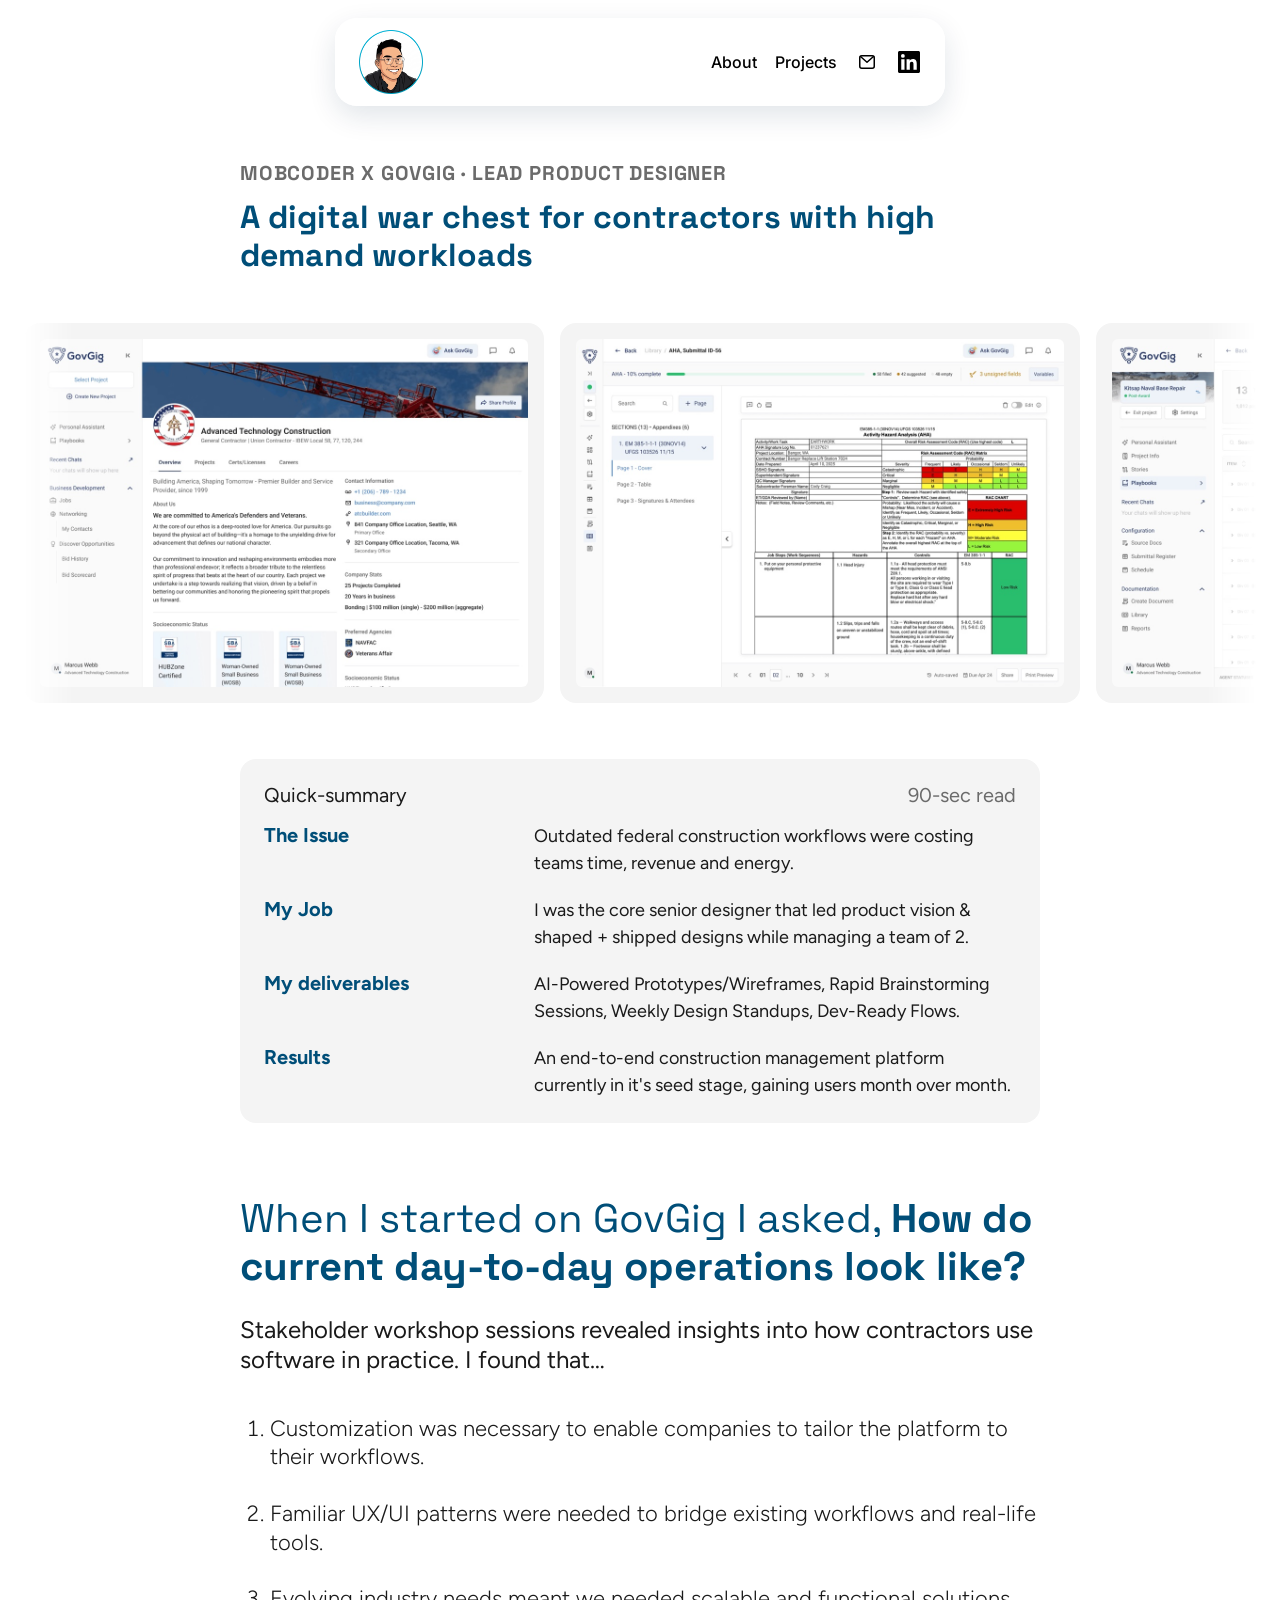
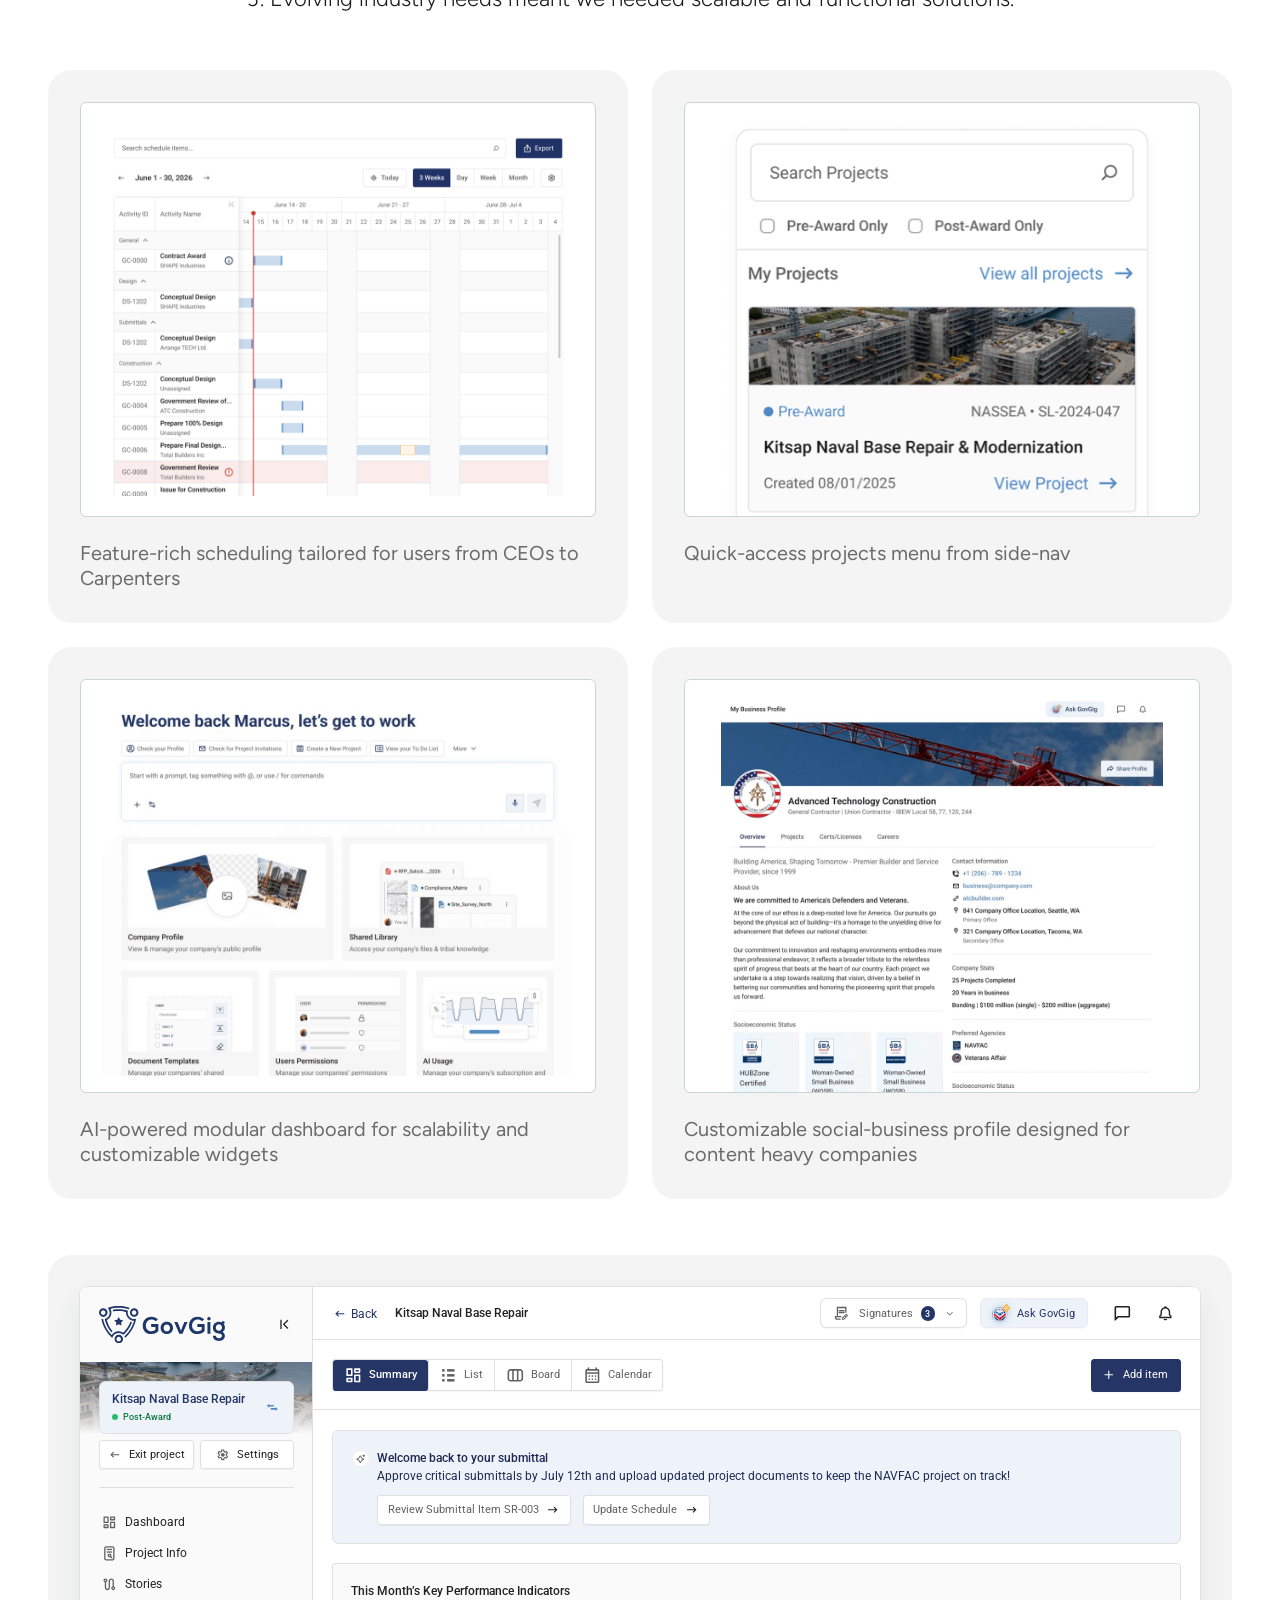
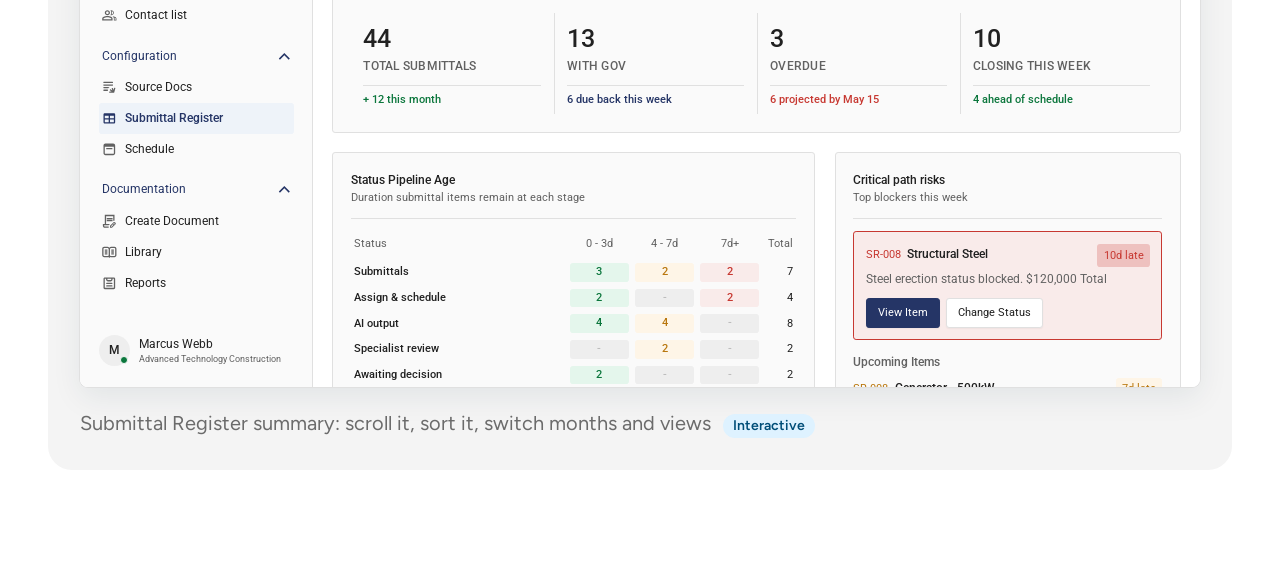
==== govgig.html @ ce5d1112 "Show the full AI dashboard screenshot Co-Authored-By: Claude Opus 5.5 <noreply@anthropic.com>" ====
<!doctype html>
<html lang="en">
<head>
  <meta charset="utf-8">
  <meta name="viewport" content="width=device-width, initial-scale=1">
  <title>GovGig · Colman's Portfolio</title>
  <meta name="description" content="GovGig case study — a digital war chest for contractors with high demand workloads.">
  <link rel="icon" href="assets/avatar.png">
  <link rel="preconnect" href="https://fonts.googleapis.com">
  <link rel="preconnect" href="https://fonts.gstatic.com" crossorigin>
  <link href="https://fonts.googleapis.com/css2?family=Figtree:wght@300;400;600;700&family=Inter:wght@500&family=Roboto:wght@400;500&family=Space+Grotesk:wght@400;700&display=swap" rel="stylesheet">
  <link rel="stylesheet" href="styles.css">
  <link rel="stylesheet" href="case-study.css">
  <link rel="stylesheet" href="submittal-demo.css">
  <link rel="stylesheet" href="about.css">
</head>
<body class="plain">
  <header class="nav-wrap">
    <nav class="nav">
      <a href="index.html" class="nav-avatar" aria-label="Home">
        <img src="assets/avatar.png" alt="Colman" width="64" height="64">
      </a>
      <div class="nav-links">
        <a href="#about" data-about>About</a>
        <a href="index.html#projects">Projects</a>
        <a href="mailto:kolmantsang@gmail.com" class="icon" aria-label="Email">
          <svg viewBox="0 0 24 24" width="24" height="24" fill="none" stroke="currentColor" stroke-width="1.5" stroke-linecap="round" stroke-linejoin="round" aria-hidden="true">
            <rect x="4.75" y="5.75" width="14.5" height="12.5" rx="2"/>
            <path d="M5.5 6.5 12 12.25 18.5 6.5"/>
          </svg>
        </a>
        <a href="https://www.linkedin.com/in/colman-tsang/" class="icon" aria-label="LinkedIn" target="_blank" rel="noopener">
          <svg viewBox="0 0 24 24" width="22" height="22" fill="currentColor" aria-hidden="true">
            <path d="M20.45 20.45h-3.56v-5.57c0-1.33-.02-3.04-1.85-3.04-1.86 0-2.14 1.45-2.14 2.94v5.67H9.35V9h3.41v1.56h.05c.48-.9 1.64-1.85 3.37-1.85 3.6 0 4.27 2.37 4.27 5.46v6.28zM5.34 7.43a2.06 2.06 0 1 1 0-4.13 2.06 2.06 0 0 1 0 4.13zM7.12 20.45H3.56V9h3.56v11.45zM22.22 0H1.77C.79 0 0 .77 0 1.73v20.54C0 23.23.79 24 1.77 24h20.45c.98 0 1.78-.77 1.78-1.73V1.73C24 .77 23.2 0 22.22 0z"/>
          </svg>
        </a>
      </div>
    </nav>
  </header>

  <main class="cs">
    <section class="cs-hero">
      <p class="eyebrow">Mobcoder x GovGig · Lead Product Designer</p>
      <h1>A digital war chest for contractors with high demand workloads</h1>
    </section>

    <section class="ticker" aria-label="GovGig screens">
      <div class="ticker-track">
        <!-- The set is listed twice so the loop is seamless; the copy is hidden from screen readers -->
        <figure class="shot"><button type="button" class="zoom" data-full="assets/govgig/screen-profile.png" aria-label="Enlarge: Business profile screen"><img src="assets/govgig/page/screen-profile.jpg" alt="Business profile screen"></button></figure>
        <figure class="shot"><button type="button" class="zoom" data-full="assets/govgig/screen-aha.png" aria-label="Enlarge: AHA submittal document editor"><img src="assets/govgig/page/screen-aha.jpg" alt="AHA submittal document editor"></button></figure>
        <figure class="shot"><button type="button" class="zoom" data-full="assets/govgig/screen-playbook.png" aria-label="Enlarge: Specification validation playbook agent"><img src="assets/govgig/page/screen-playbook.jpg" alt="Specification validation playbook agent"></button></figure>
        <figure class="shot"><button type="button" class="zoom" data-full="assets/govgig/screen-dashboard.png" aria-label="Enlarge: Kitsap Naval Base Repair project dashboard"><img src="assets/govgig/page/screen-dashboard.jpg" alt="Kitsap Naval Base Repair project dashboard"></button></figure>
        <figure class="shot" aria-hidden="true"><button type="button" class="zoom" data-full="assets/govgig/screen-profile.png" data-caption="Business profile screen" tabindex="-1"><img src="assets/govgig/page/screen-profile.jpg" alt=""></button></figure>
        <figure class="shot" aria-hidden="true"><button type="button" class="zoom" data-full="assets/govgig/screen-aha.png" data-caption="AHA submittal document editor" tabindex="-1"><img src="assets/govgig/page/screen-aha.jpg" alt=""></button></figure>
        <figure class="shot" aria-hidden="true"><button type="button" class="zoom" data-full="assets/govgig/screen-playbook.png" data-caption="Specification validation playbook agent" tabindex="-1"><img src="assets/govgig/page/screen-playbook.jpg" alt=""></button></figure>
        <figure class="shot" aria-hidden="true"><button type="button" class="zoom" data-full="assets/govgig/screen-dashboard.png" data-caption="Kitsap Naval Base Repair project dashboard" tabindex="-1"><img src="assets/govgig/page/screen-dashboard.jpg" alt=""></button></figure>
      </div>
    </section>

    <section class="cs-summary" aria-label="Quick summary">
      <div class="cs-summary-head">
        <span>Quick-summary</span>
        <span class="muted">90-sec read</span>
      </div>
      <dl>
        <dt>The Issue</dt>
        <dd>Outdated federal construction workflows were costing teams time, revenue and energy.</dd>
        <dt>My Job</dt>
        <dd>I was the core senior designer that led product vision &amp; shaped + shipped designs while managing a team of 2.</dd>
        <dt>My deliverables</dt>
        <dd>AI-Powered Prototypes/Wireframes, Rapid Brainstorming Sessions, Weekly Design Standups, Dev-Ready Flows.</dd>
        <dt>Results</dt>
        <dd>An end-to-end construction management platform currently in it's seed stage, gaining users month over month.</dd>
      </dl>
    </section>

    <section class="cs-research">
      <h2>When I started on GovGig I asked, <strong>How do current day-to-day operations look like?</strong></h2>
      <p class="lead">Stakeholder workshop sessions revealed insights into how contractors use software in practice. I found that…</p>
      <ol>
        <li>Customization was necessary to enable companies to tailor the platform to their workflows.</li>
        <li>Familiar UX/UI patterns were needed to bridge existing workflows and real-life tools.</li>
        <li>Evolving industry needs meant we needed scalable and functional solutions.</li>
      </ol>
    </section>

    <section class="features features--framed">
      <figure class="feature">
        <button type="button" class="zoom" data-full="assets/govgig/feature-schedule.png" aria-label="Enlarge: Schedule with grouped activities and a three-week Gantt timeline">
          <img class="contain-full" src="assets/govgig/page/feature-schedule.png" alt="Schedule with grouped activities and a three-week Gantt timeline">
        </button>
        <figcaption>Feature-rich scheduling tailored for users from CEOs to Carpenters</figcaption>
      </figure>
      <figure class="feature">
        <button type="button" class="zoom" data-full="assets/govgig/feature-sidenav.png" aria-label="Enlarge: Project switcher in the side navigation">
          <img class="crop-top" src="assets/govgig/page/feature-sidenav.png" alt="Project switcher in the side navigation: search, pre/post-award filters and project cards">
        </button>
        <figcaption>Quick-access projects menu from side-nav</figcaption>
      </figure>
      <figure class="feature">
        <button type="button" class="zoom" data-full="assets/govgig/feature-dashboard.png" aria-label="Enlarge: Welcome dashboard with AI prompt and widgets">
          <img class="contain-full" src="assets/govgig/page/feature-dashboard.jpg" alt="Welcome dashboard with AI prompt and widgets">
        </button>
        <figcaption>AI-powered modular dashboard for scalability and customizable widgets</figcaption>
      </figure>
      <figure class="feature">
        <button type="button" class="zoom" data-full="assets/govgig/feature-profile.png" aria-label="Enlarge: Company business profile page">
          <img src="assets/govgig/page/feature-profile.jpg" alt="Company business profile page">
        </button>
        <figcaption>Customizable social-business profile designed for content heavy companies</figcaption>
      </figure>
    </section>
    <section class="demo-box" aria-labelledby="demo-caption">
      <figure>
        <div data-submittal-demo></div>
        <figcaption id="demo-caption"><span>Submittal Register summary: scroll it, sort it, switch months and views</span><span class="demo-tag">Interactive</span></figcaption>
      </figure>
    </section>
  </main>

  <script src="about.js"></script>
  <script src="lightbox.js"></script>
  <script src="submittal-demo-icons.js"></script>
  <script src="submittal-demo.js"></script>
</body>
</html>
---- styles.css ----
:root {
  --blue: #004e78;
  --ink: #1a1a1a;
  --card: #def2ff;
  --frame: #0a1018;
  --grid: rgba(0, 78, 120, 0.07);
  --content: 577px;
}

* { box-sizing: border-box; }

html { scroll-behavior: smooth; scroll-padding-top: 130px; }

body {
  margin: 0;
  background-color: #fff;
  background-image:
    linear-gradient(to right, var(--grid) 1px, transparent 1px),
    linear-gradient(to bottom, var(--grid) 1px, transparent 1px);
  background-size: 75px 80px;
  color: var(--ink);
  font-family: Figtree, sans-serif;
  -webkit-font-smoothing: antialiased;
}

a { color: inherit; text-decoration: none; }

/* Nav */
.nav-wrap {
  position: sticky;
  top: 18px;
  z-index: 10;
  display: flex;
  justify-content: center;
  padding: 0 16px;
}

.nav {
  display: flex;
  align-items: center;
  justify-content: space-between;
  width: 100%;
  max-width: 610px;
  padding: 12px 24px;
  background: rgba(255, 255, 255, 0.94);
  border-radius: 22px;
  box-shadow: 0 10px 28px rgba(0, 45, 70, 0.12);
}

.nav-avatar img { display: block; width: 64px; height: 64px; }

.nav-links {
  display: flex;
  align-items: center;
  gap: 18px;
  font-family: Inter, sans-serif;
  font-weight: 500;
  font-size: 16px;
  color: #000;
}

.nav-links a { transition: opacity 0.2s; }
.nav-links a:hover { opacity: 0.6; }
.nav-links .icon { display: flex; width: 24px; height: 24px; align-items: center; justify-content: center; }

/* Hero */
.hero {
  max-width: 513px;
  margin: 66px auto 0;
  padding: 0 16px;
  text-align: center;
}

.hero h1 {
  margin: 0;
  font-family: "Space Grotesk", sans-serif;
  font-weight: 700;
  font-size: 40px;
  line-height: 1.2;
  color: #000;
}

.hero p {
  margin: 16px 0 0;
  font-size: 24px;
  line-height: 1.2;
}

/* Projects */
.projects {
  display: flex;
  flex-direction: column;
  gap: 32px;
  max-width: calc(var(--content) + 32px);
  margin: 32px auto 64px;
  padding: 0 16px;
}

.card {
  display: flex;
  flex-direction: column;
  gap: 4px;
  padding: 32px;
  background: transparent;
  border-radius: 28px;
  transition: transform 0.3s ease, background-color 0.3s ease;
}

/* Only devices that can hover get the hover state, so taps on phones don't leave a card highlighted */
@media (hover: hover) {
  .card:hover { background: var(--card); transform: translateY(-4px); }
}
.card:focus-visible { background: var(--card); transform: translateY(-4px); outline: 2px solid var(--blue); outline-offset: 4px; }


.frame {
  margin-bottom: 29px;
  padding: 14px;
  background: var(--frame);
  border-radius: 16px;
  box-shadow: 0 16px 32px rgba(0, 45, 70, 0.18);
  overflow: hidden;
}

.frame video {
  display: block;
  width: 100%;
  aspect-ratio: 485 / 344;
  object-fit: fill;
  border-radius: 4px;
}

.frame--tall video { aspect-ratio: 485 / 447; object-fit: cover; }

.card h2 {
  margin: 0;
  font-family: "Space Grotesk", sans-serif;
  font-weight: 700;
  font-size: 24px;
  line-height: 1.2;
  color: var(--blue);
}

.card p {
  margin: 0;
  font-size: 20px;
  line-height: 1.2;
}

@media (max-width: 600px) {
  .nav { padding: 10px 16px; }
  .nav-avatar img { width: 52px; height: 52px; }
  .hero h1 { font-size: 34px; }
  .hero p { font-size: 20px; }
  .card { padding: 20px; }
  .card h2 { font-size: 21px; }
  .card p { font-size: 18px; }
}

.frame img {
  display: block;
  width: 100%;
  height: auto;
  border-radius: 4px;
}
---- case-study.css ----
/* Case study pages (e.g. govgig.html); builds on styles.css */

.cs {
  --surface: #f4f4f4;
  --muted: #6b6b6b;
  padding-bottom: 96px;
}

.cs-hero,
.cs-summary,
.cs-research {
  max-width: 848px;
  margin-left: auto;
  margin-right: auto;
  padding: 0 24px;
}

/* Hero */
.cs-hero { margin-top: 72px; }

.cs-hero h1 {
  margin: 0;
  font-family: "Space Grotesk", sans-serif;
  font-weight: 700;
  font-size: 32px;
  line-height: 1.2;
  color: var(--blue);
}

/* Quick summary */
.cs-summary { margin-top: 56px; }

.cs-summary > * {
  background: var(--surface);
}

.cs-summary-head {
  display: flex;
  justify-content: space-between;
  padding: 24px 24px 8px;
  border-radius: 16px 16px 0 0;
  font-size: 20px;
}

.cs-summary dl {
  display: grid;
  grid-template-columns: 270px 1fr;
  gap: 20px 0;
  margin: 0;
  padding: 8px 24px 24px;
  border-radius: 0 0 16px 16px;
}

.cs-summary dt {
  font-weight: 700;
  font-size: 20px;
  color: var(--blue);
}

.cs-summary dd {
  margin: 0;
  font-size: 18px;
  line-height: 1.5;
}

.muted { color: var(--muted); }

/* Auto-scrolling screen ticker */
.ticker {
  margin: 48px 24px 0;
  overflow: hidden;
  mask-image: linear-gradient(to right, transparent, #000 4%, #000 96%, transparent);
}

.ticker-track {
  display: flex;
  gap: 16px;
  width: max-content;
  animation: ticker 40s linear infinite;
}

.ticker:hover .ticker-track { animation-play-state: paused; }

@keyframes ticker {
  to { transform: translateX(calc(-50% - 8px)); }
}

.shot {
  flex: none;
  width: 520px;
  height: 380px;
  margin: 0;
  padding: 16px;
  background: var(--surface);
  border-radius: 16px;
}

.shot img {
  display: block;
  width: 100%;
  height: 100%;
  object-fit: cover;
  object-position: top left;
  border-radius: 6px;
}

@media (prefers-reduced-motion: reduce) {
  .ticker { overflow-x: auto; }
  .ticker-track { animation: none; }
}

/* Research */
.cs-research { margin-top: 72px; }

.cs-research h2 {
  margin: 0;
  font-family: "Space Grotesk", sans-serif;
  font-weight: 400;
  font-size: 40px;
  line-height: 1.2;
  color: var(--blue);
}

.cs-research h2 strong { font-weight: 700; }

.cs-research .lead {
  margin: 24px 0 0;
  font-size: 24px;
  line-height: 1.25;
}

.cs-research ol {
  margin: 40px 0 0;
  padding-left: 30px;
  display: grid;
  gap: 28px;
  font-size: 22px;
  font-weight: 300;
  line-height: 1.3;
}

/* Feature cards */
.features {
  display: grid;
  grid-template-columns: repeat(2, 1fr);
  gap: 24px;
  max-width: 1232px;
  margin: 56px auto 0;
  padding: 0 24px;
}

.feature {
  margin: 0;
  padding: 32px;
  background: var(--surface);
  border-radius: 24px;
}

.feature img {
  display: block;
  width: 100%;
  aspect-ratio: 510 / 410;
  object-fit: cover;
  object-position: top;
  border: 1px solid #c9d6d0;
  border-radius: 6px;
  background: #fff;
}

.feature figcaption {
  margin-top: 24px;
  font-size: 20px;
  line-height: 1.25;
  color: var(--muted);
}

@media (max-width: 760px) {
  .cs-hero { margin-top: 48px; }
  .cs-hero h1, .cs-research h2 { font-size: 30px; }
  .cs-summary dl { grid-template-columns: 1fr; gap: 4px; }
  .cs-summary dd { margin-bottom: 16px; }
  .shot { width: 300px; height: 230px; padding: 10px; }
  .cs-research .lead { font-size: 20px; }
  .cs-research ol { font-size: 19px; }
  .features { grid-template-columns: 1fr; }
  .feature { padding: 20px; }
}

body.plain { background-image: none; }

/* Hero extras: eyebrow line and lead paragraph */
.eyebrow {
  margin: 0 0 12px;
  font-family: "Space Grotesk", sans-serif;
  font-weight: 700;
  font-size: 20px;
  letter-spacing: 0.04em;
  text-transform: uppercase;
  color: var(--muted);
}
.cs-hero .lead { margin: 20px 0 0; font-size: 22px; line-height: 1.35; }

.cs-showcase {
  max-width: 1040px;
  margin: 48px auto 0;
  padding: 0 24px;
}
.cs-showcase img {
  display: block;
  width: 100%;
  height: auto;
  border-radius: 16px;
  box-shadow: 0 16px 32px rgba(0, 45, 70, 0.18);
}

.cs-research .body { margin: 40px 0 0; font-size: 20px; line-height: 1.4; }

/* Plain text sections */
.cs-text {
  max-width: 848px;
  margin: 88px auto 0;
  padding: 0 24px;
}
.cs-text h2 {
  margin: 0;
  font-family: "Space Grotesk", sans-serif;
  font-weight: 700;
  font-size: 32px;
  line-height: 1.2;
  color: var(--blue);
}
.cs-text p { margin: 16px 0 0; font-size: 20px; line-height: 1.4; }

.cta {
  display: inline-flex;
  gap: 8px;
  margin-top: 28px;
  padding: 14px 22px;
  background: var(--blue);
  color: #fff;
  border-radius: 999px;
  font-weight: 600;
  font-size: 18px;
  transition: background 0.2s;
}
.cta:hover { background: #00375a; }

/* Design system showcase: tall card beside a stack of two */
.features--ds { max-width: 1040px; align-items: stretch; }
.feature-stack { display: grid; gap: 24px; }
.feature--tall { display: flex; flex-direction: column; }
.features--ds .feature img { aspect-ratio: auto; height: auto; object-fit: contain; border: 0; background: none; }
.feature--tall img { flex: 1; min-height: 0; object-fit: contain; }
.features--ds figcaption { margin-top: 16px; }
.more {
  grid-column: 1 / -1;
  margin: 8px 0 0;
  font-family: "Space Grotesk", sans-serif;
  font-weight: 700;
  font-size: 20px;
  color: var(--blue);
}

/* Before / after comparisons */
.compare { margin-top: 48px; }
.compare h3 {
  max-width: 1232px;
  margin: 0 auto;
  padding: 0 24px;
  font-family: "Space Grotesk", sans-serif;
  font-weight: 700;
  font-size: 22px;
  color: var(--ink);
}
.compare .features { margin-top: 16px; }
.compare .feature img { aspect-ratio: 728 / 410; object-fit: cover; object-position: top left; }
.feature--after { background: var(--card); }
.feature--after figcaption { color: var(--blue); font-weight: 600; }

@media (max-width: 760px) {
  .cs-hero .lead { font-size: 19px; }
  .cs-text { margin-top: 64px; }
  .cs-text h2 { font-size: 26px; }
  .cs-text p, .cs-research .body { font-size: 18px; }
  .features--ds { grid-template-columns: 1fr; }
}

/* ---- ontario.html: tabs, info cards, annotated screens ---- */
.cs-tabs {
  display: flex;
  gap: 6px;
  width: fit-content;
  max-width: calc(100% - 48px);
  margin: 64px auto 0;
  padding: 6px;
  background: var(--surface);
  border-radius: 999px;
  scroll-margin-top: 130px;
}
.cs-tabs button {
  padding: 12px 22px;
  border: 0;
  border-radius: 999px;
  background: none;
  font: 600 17px Figtree, sans-serif;
  color: var(--muted);
  cursor: pointer;
  transition: background 0.2s, color 0.2s;
}
.cs-tabs button:hover { color: var(--blue); }
.cs-tabs button[aria-selected="true"] {
  background: #fff;
  color: var(--blue);
  box-shadow: 0 4px 14px rgba(0, 45, 70, 0.12);
}
.cs-tabs button:focus-visible { outline: 2px solid var(--blue); outline-offset: 2px; }

.cs-text--first { margin-top: 56px; }
.cs-panel-title { font-size: 40px !important; }
.cs-panel .cs-summary { margin-top: 40px; }
.cs-text h3 {
  margin: 32px 0 0;
  font-family: "Space Grotesk", sans-serif;
  font-weight: 700;
  font-size: 22px;
  color: var(--ink);
}
.cs-text h2 + h3 { margin-top: 20px; }

.goals {
  margin: 12px 0 0;
  padding-left: 26px;
  display: grid;
  gap: 10px;
  font-size: 20px;
  line-height: 1.4;
}

/* Three-up info cards */
.cards-3 {
  display: grid;
  grid-template-columns: repeat(3, 1fr);
  gap: 20px;
  max-width: 1040px;
  margin: 40px auto 0;
  padding: 0 24px;
}
.info-card {
  padding: 28px;
  background: var(--card);
  border-radius: 20px;
}
.info-card h3 {
  margin: 0;
  font-family: "Space Grotesk", sans-serif;
  font-weight: 700;
  font-size: 20px;
  color: var(--blue);
}
.info-card p, .info-card ul { margin: 10px 0 0; font-size: 18px; line-height: 1.4; }
.info-card ul { padding-left: 20px; display: grid; gap: 6px; }
.info-card--bad { background: var(--surface); }
.info-card--bad h3::before { content: "✕"; margin-right: 10px; color: #c0392b; }

.callout {
  max-width: 800px;
  margin: 24px auto 0;
  padding: 28px 32px;
  border-left: 4px solid var(--blue);
  background: #fff;
  border-radius: 0 16px 16px 0;
  box-shadow: 0 10px 28px rgba(0, 45, 70, 0.1);
}
.callout p { margin: 0; font-size: 20px; line-height: 1.4; }
.callout .callout-label { margin-bottom: 8px; font-size: 16px; font-weight: 600; color: var(--muted); }

/* Image variants */
.features--narrow { max-width: 848px; }
.feature--plain { padding: 16px; }
.feature--plain img { aspect-ratio: auto; border: 0; background: none; }
.feature img.contain { aspect-ratio: auto; height: auto; object-fit: contain; }

.cs-wide {
  max-width: 1040px;
  margin: 40px auto 0;
  padding: 0 24px;
}
.cs-wide img {
  display: block;
  width: 100%;
  height: auto;
  padding: 24px;
  background: var(--surface);
  border-radius: 20px;
}
.cs-wide figcaption, .phone figcaption {
  margin-top: 14px;
  font-size: 18px;
  color: var(--muted);
}

/* Phone screen beside its notes */
.annotated, .showcase-row {
  display: grid;
  grid-template-columns: minmax(0, 320px) minmax(0, 1fr);
  align-items: start;
  gap: 48px;
  max-width: 848px;
  margin: 40px auto 0;
  padding: 0 24px;
}
.annotated--wide { grid-template-columns: minmax(0, 1.2fr) minmax(0, 1fr); max-width: 1040px; }
.showcase-row { grid-template-columns: minmax(0, 1.6fr) minmax(0, 1fr); max-width: 1232px; align-items: center; }
.phone { margin: 0; }
.phone img {
  display: block;
  width: 100%;
  height: auto;
  border-radius: 24px;
  box-shadow: 0 16px 32px rgba(0, 45, 70, 0.18);
}
.notes { position: sticky; top: 140px; }
.showcase-row .notes { position: static; }
.notes h3 {
  margin: 0;
  font-family: "Space Grotesk", sans-serif;
  font-weight: 700;
  font-size: 26px;
  color: var(--blue);
}
.notes ul { margin: 16px 0 0; padding-left: 22px; display: grid; gap: 14px; font-size: 19px; line-height: 1.4; }

.marks { list-style: none; padding-left: 0 !important; }
.marks li { position: relative; padding-left: 32px; }
.marks li::before { position: absolute; left: 0; font-weight: 700; }
.marks--bad li::before { content: "✕"; color: #c0392b; }
.marks--good li::before { content: "✓"; color: #1e8449; }
.cs-text .marks { margin: 12px 0 0; display: grid; gap: 12px; font-size: 20px; line-height: 1.4; }

.key-features { margin: 16px 0 0; }
.key-features dt { margin-top: 16px; font-weight: 700; font-size: 19px; }
.key-features dd { margin: 4px 0 0; font-size: 18px; line-height: 1.4; color: var(--ink); }

/* Row of four phone screens */
.phones {
  display: grid;
  grid-template-columns: repeat(4, 1fr);
  gap: 24px;
  max-width: 1040px;
  margin: 40px auto 0;
  padding: 0 24px;
}

@media (max-width: 760px) {
  .cs-tabs { width: auto; }
  .cs-tabs button { flex: 1; padding: 10px 12px; font-size: 15px; }
  .cs-panel-title { font-size: 30px !important; }
  .cards-3 { grid-template-columns: 1fr; }
  .annotated, .annotated--wide, .showcase-row { grid-template-columns: 1fr; gap: 24px; }
  .annotated .phone { max-width: 280px; }
  .notes { position: static; }
  .phones { grid-template-columns: repeat(2, 1fr); gap: 16px; }
  .cs-wide img { padding: 12px; }
  .goals, .cs-text .marks { font-size: 18px; }
}

/* ---- Click-to-enlarge (lightbox.js) ---- */
button.zoom {
  display: block;
  width: 100%;
  height: 100%;
  padding: 0;
  border: 0;
  background: none;
  border-radius: inherit;
  cursor: zoom-in;
}
button.zoom:focus-visible { outline: 2px solid var(--blue); outline-offset: 3px; }
.feature button.zoom { height: auto; }

html.lightbox-open { overflow: hidden; }

.lightbox {
  width: 100vw;
  height: 100vh;
  max-width: none;
  max-height: none;
  margin: 0;
  padding: 0;
  border: 0;
  background: transparent;
  overflow: hidden;
}
.lightbox::backdrop { background: rgba(0, 0, 0, 0.85); }

.lightbox-stage {
  display: flex;
  flex-direction: column;
  align-items: center;
  justify-content: center;
  gap: 14px;
  width: 100%;
  height: 100%;
  margin: 0;
  padding: 56px 24px 24px;
  box-sizing: border-box;
}
.lightbox-stage img {
  display: block;
  max-width: 100%;
  max-height: calc(100vh - 130px);
  border-radius: 8px;
  background: #fff;
  cursor: zoom-in;
  box-shadow: 0 20px 60px rgba(0, 0, 0, 0.5);
}
.lightbox-stage figcaption {
  max-width: 720px;
  font-size: 16px;
  line-height: 1.4;
  text-align: center;
  color: rgba(255, 255, 255, 0.85);
}

/* Actual size: the stage scrolls so the whole screenshot can be panned */
.lightbox.is-actual { overflow: auto; }
.lightbox.is-actual .lightbox-stage { display: block; width: max-content; height: auto; min-width: 100%; }
.lightbox.is-actual .lightbox-stage img { max-width: none; max-height: none; margin: 0 auto; cursor: zoom-out; }
.lightbox.is-actual .lightbox-stage figcaption { display: none; }

.lightbox-close {
  position: fixed;
  top: 14px;
  right: 14px;
  z-index: 1;
  display: grid;
  place-items: center;
  width: 40px;
  height: 40px;
  padding: 0;
  border: 0;
  border-radius: 999px;
  background: rgba(255, 255, 255, 0.15);
  color: #fff;
  cursor: pointer;
}
.lightbox-close:hover { background: rgba(255, 255, 255, 0.28); }
.lightbox-close:focus-visible { outline: 2px solid #fff; outline-offset: 2px; }

/* Tall screenshot (e.g. GovGig project switcher): fill the box and show just the top half */
.feature img.crop-top { object-fit: cover; object-position: center top; }

/* GovGig feature cards: white space inside the image frame */
.features--framed .feature img { padding: 16px 36px 0; }
.features--framed .feature img.contain-full { padding: 16px; }
/* Wide screenshot shown in full inside the card's image box (e.g. GovGig schedule) */
.feature img.contain-full { object-fit: contain; object-position: center; }
@media (max-width: 760px) {
  .features--framed .feature img { padding: 10px 16px 0; }
  .features--framed .feature img.contain-full { padding: 10px; }
}
---- submittal-demo.css ----
/* Interactive Submittal Register demo on govgig.html (markup built by submittal-demo.js).
   Measurements are the Figma "Summary Design 4" frame at 1440px; the window is laid out at that
   size and scaled to fit (zoom set in JS). Narrow boxes get a stacked layout (.is-compact). */

.demo-box {
  max-width: 1232px;
  margin: 56px auto 0;
  padding: 0 24px;
}
.demo-box > figure {
  margin: 0;
  padding: 32px;
  background: var(--surface);
  border-radius: 24px;
}
.demo-box figcaption {
  display: flex;
  flex-wrap: wrap;
  align-items: baseline;
  gap: 4px 12px;
  margin-top: 24px;
  font-size: 20px;
  line-height: 1.25;
  color: var(--muted);
}
.demo-tag {
  padding: 3px 10px;
  border-radius: 999px;
  background: var(--card);
  color: var(--blue);
  font-size: 14px;
  font-weight: 600;
}
[data-submittal-demo] {
  overflow: hidden;
  border-radius: 8px;
  background: #fff;
  box-shadow: 0 0 0 1px #e0e0e0, 0 10px 30px rgba(0, 45, 70, 0.08);
}

.sd {
  --ink: #212121;
  --sub: #616161;
  --navy: #253566;
  --navy-2: #1b2850;
  --line: #e0e0e0;
  --side: #fafafa;
  --panel: #fafafa;
  --tint: #eef3f9;
  --tint-line: #e9ebf0;
  --green: #0b763c; --green-bg: #e4f6ec;
  --amber: #b9770e; --amber-bg: #fef5e7;
  --red: #c73831;   --red-bg: #f9ebea; --red-badge: #eec1bf;
  --grey-bg: #eeeeee;
  --dash: #bdbdbd;
  --shadow-xs: 0 1px 2px rgba(0, 0, 0, 0.05);
  position: relative;
  display: grid;
  grid-template-columns: 300px minmax(0, 1fr);
  width: 1440px;
  height: 900px;
  overflow: hidden;
  background: #fff;
  color: var(--ink);
  font: 400 14px/20px Roboto, system-ui, sans-serif;
  text-align: left;
  -webkit-font-smoothing: antialiased;
  transition: grid-template-columns 0.3s ease;
}
.sd.is-collapsed { grid-template-columns: 80px minmax(0, 1fr); }
.sd *, .sd *::before, .sd *::after { box-sizing: border-box; }
.sd button { font: inherit; color: inherit; cursor: pointer; }
.sd svg { display: block; flex: none; }
.sd .ico { width: 24px; height: 24px; }

/* Buttons (Figma: 38px tall, 4px corners, #E0E0E0 hairline, xs shadow) */
.sd-btn {
  display: inline-flex;
  align-items: center;
  justify-content: center;
  gap: 8px;
  height: 38px;
  padding: 0 14px;
  border: 1px solid var(--line);
  border-radius: 4px;
  background: #fff;
  box-shadow: var(--shadow-xs);
  font-size: 14px;
  line-height: 20px;
  color: var(--sub);
  white-space: nowrap;
  transition: background 0.15s, border-color 0.15s, box-shadow 0.15s, transform 0.15s;
}
.sd-btn:hover { background: #f5f5f5; }
.sd-btn:active { transform: translateY(1px); }
.sd-btn--primary { background: var(--navy); border-color: var(--navy); color: #fff !important; }
.sd-btn--primary:hover { background: var(--navy-2); border-color: var(--navy-2); box-shadow: 0 4px 12px rgba(37, 53, 102, 0.25); }
.sd-btn .ico { width: 20px; height: 20px; }
.sd-btn .arrow { transition: transform 0.2s; }
.sd-btn:hover .arrow { transform: translateX(3px); }
.sd-icon-btn {
  position: relative;
  display: grid;
  place-items: center;
  width: 40px;
  height: 40px;
  padding: 0;
  border: 0;
  border-radius: 8px;
  background: none;
  color: var(--sub);
  transition: background 0.15s, color 0.15s;
}
.sd-icon-btn:hover { background: #f2f2f2; color: var(--ink); }
.sd button:focus-visible, .sd a:focus-visible { outline: 2px solid #5188c4; outline-offset: 2px; }

/* ---------- Sidebar (300px, #FAFAFA) ---------- */
.sd-side {
  display: flex;
  flex-direction: column;
  min-width: 0;
  background: var(--side);
  border-right: 1px solid var(--line);
  overflow: hidden;
}
.sd-brand {
  display: flex;
  align-items: center;
  justify-content: space-between;
  height: 96px;
  padding: 0 24px;
  flex: none;
}
.sd-logo { width: 162px; height: 48px; color: #1f366a; }
.sd-collapse { width: 32px; height: 32px; margin-right: -4px; color: var(--ink); }
.sd-collapse .ico { transition: transform 0.3s; }
.sd.is-collapsed .sd-collapse .ico { transform: rotate(180deg); }
.sd-rule { height: 1px; margin: 0 24px; background: var(--line); flex: none; }

.sd-project { position: relative; flex: none; padding-bottom: 23px; }
.sd-banner {
  position: absolute;
  inset: 0 0 auto;
  height: 92px;
  background: url(assets/govgig/demo/project-banner.jpg) center / cover no-repeat;
}
.sd-banner::after {
  content: "";
  position: absolute;
  inset: 0;
  background: linear-gradient(to bottom, rgba(250, 250, 250, 0) 0%, rgba(250, 250, 250, 0.4) 50%, #fafafa 100%);
}
.sd-project-card {
  position: relative;
  display: flex;
  align-items: center;
  justify-content: space-between;
  gap: 8px;
  height: 67px;
  margin: 25px 24px 0;
  padding: 0 14px 0 16px;
  border: 1px solid var(--line);
  border-radius: 8px;
  background: var(--tint);
  transition: box-shadow 0.2s;
}
.sd-project-card:hover { box-shadow: 0 4px 14px rgba(37, 53, 102, 0.12); }
.sd-project-card strong { display: block; font-size: 16px; line-height: 24px; font-weight: 500; color: var(--navy); white-space: nowrap; overflow: hidden; text-overflow: ellipsis; }
.sd-status { display: inline-flex; align-items: center; gap: 6px; font-size: 12px; line-height: 16px; font-weight: 500; color: var(--green); }
.sd-status::before { content: ""; width: 8px; height: 8px; border-radius: 50%; background: #29be6d; }
.sd-swap { color: #5188c4; }
.sd-project-actions { position: relative; display: grid; grid-template-columns: 1fr 1fr; gap: 8px; margin: 8px 24px 0; }
.sd-project-actions .sd-btn { padding: 0 10px; }
.sd-project-actions .sd-btn .ico { color: var(--sub); }

.sd-nav { flex: 1; min-height: 0; padding: 24px 24px 0; overflow-y: auto; scrollbar-width: none; }
.sd-nav h4 {
  display: flex;
  align-items: center;
  justify-content: space-between;
  height: 40px;
  margin: 12px 0 0;
  padding: 0 4px;
  font-size: 16px;
  line-height: 24px;
  font-weight: 400;
  color: var(--navy);
}
.sd-nav h4 button { display: grid; place-items: center; width: 32px; height: 32px; margin-right: -8px; padding: 0; border: 0; border-radius: 4px; background: none; color: var(--navy); }
.sd-nav h4 button:hover { background: #efefef; }
.sd-nav h4 .ico { transition: transform 0.25s; }
.sd-nav h4.is-closed .ico { transform: rotate(180deg); }
.sd-nav-group { overflow: hidden; transition: max-height 0.3s ease; }
.sd-nav a {
  display: flex;
  align-items: center;
  gap: 8px;
  height: 40px;
  padding: 0 2px;
  border-radius: 4px;
  font-size: 16px;
  line-height: 24px;
  color: var(--ink);
  text-decoration: none;
  white-space: nowrap;
  transition: background 0.15s;
}
.sd-nav a .ico { color: var(--sub); }
.sd-nav a:hover { background: #f0f0f0; }
.sd-nav a.is-active { background: var(--tint); color: var(--navy); font-weight: 500; }
.sd-nav a.is-active .ico { color: var(--navy); }
.sd-user { display: flex; align-items: center; gap: 12px; padding: 20px 24px 28px; white-space: nowrap; flex: none; }
.sd-avatar { position: relative; display: grid; place-items: center; width: 40px; height: 40px; border-radius: 50%; background: #eeeeee; font-size: 16px; font-weight: 500; }
.sd-avatar::after { content: ""; position: absolute; right: 2px; bottom: 2px; width: 10px; height: 10px; border: 2px solid var(--side); border-radius: 50%; background: var(--green); }
.sd-user b { display: block; font-size: 16px; line-height: 24px; font-weight: 400; }
.sd-user small { display: block; font-size: 12px; line-height: 16px; color: var(--sub); }

.sd.is-collapsed .sd-brand { justify-content: center; padding: 0; }
.sd.is-collapsed .sd-logo,
.sd.is-collapsed .sd-project,
.sd.is-collapsed .sd-label,
.sd.is-collapsed .sd-nav h4,
.sd.is-collapsed .sd-user > div { display: none; }
.sd.is-collapsed .sd-rule { margin: 0 16px; }
.sd.is-collapsed .sd-nav { padding: 16px 16px 0; }
.sd.is-collapsed .sd-nav a { justify-content: center; }
.sd.is-collapsed .sd-nav-group { max-height: none !important; }
.sd.is-collapsed .sd-user { justify-content: center; padding: 20px 0 28px; }

/* ---------- Main column ---------- */
.sd-main { position: relative; display: flex; flex-direction: column; min-width: 0; overflow: hidden; }
.sd-top {
  display: flex;
  align-items: center;
  gap: 16px;
  height: 68px;
  padding: 0 24px;
  border-bottom: 1px solid var(--line);
  background: #fff;
  flex: none;
}
.sd-back { display: inline-flex; align-items: center; gap: 4px; height: 36px; margin-left: -8px; padding: 0 8px; border: 0; border-radius: 4px; background: none; font-size: 16px !important; line-height: 24px; color: var(--navy) !important; }
.sd-back:hover { background: #f2f2f2; }
.sd-back .ico { width: 20px; height: 20px; }
.sd-title { font-size: 16px; line-height: 24px; font-weight: 500; color: var(--ink); white-space: nowrap; overflow: hidden; text-overflow: ellipsis; }
.sd-top-actions { display: flex; align-items: center; gap: 16px; margin-left: auto; }
.sd-top-actions .sd-ask + .sd-icon-btn { margin-left: 8px; }
.sd-sign { height: 39px; gap: 10px; padding: 0 12px 0 14px; border-radius: 8px; font-size: 16px; line-height: 24px; color: var(--sub) !important; }
.sd-sign .ico { width: 24px; height: 24px; color: var(--sub); }
.sd-sign .chev { width: 20px; height: 20px; margin-left: -2px; transition: transform 0.2s; }
.sd-sign[aria-expanded="true"] .chev { transform: rotate(180deg); }
.sd-count { display: inline-grid; place-items: center; min-width: 19px; height: 19px; padding: 0 5px; border-radius: 999px; background: var(--navy); color: #fff; font-size: 12px; font-weight: 500; line-height: 1; transition: background 0.3s; }
.sd-ask {
  position: relative;
  overflow: hidden;
  height: 39px;
  gap: 8px;
  padding: 0 16px 0 14px;
  border-color: var(--tint-line) !important;
  border-radius: 8px;
  background: var(--tint) !important;
  font-size: 16px;
  line-height: 24px;
  font-weight: 500;
  color: var(--navy) !important;
}
.sd-ask .ico { width: 24px; height: 24px; filter: drop-shadow(0 0 5px rgba(81, 136, 196, 0.3)); }
.sd-ask::after {
  content: "";
  position: absolute;
  inset: 0;
  background: linear-gradient(110deg, transparent 30%, rgba(255, 255, 255, 0.9) 50%, transparent 70%);
  transform: translateX(-100%);
}
.sd-ask:hover::after { transform: translateX(100%); transition: transform 0.7s ease; }
.sd-dot::before { content: ""; position: absolute; top: 9px; right: 10px; width: 8px; height: 8px; border: 1.5px solid #fff; border-radius: 50%; background: var(--red); }

.sd-menu-wrap { position: relative; }
.sd-menu {
  position: absolute;
  top: calc(100% + 6px);
  right: 0;
  z-index: 5;
  width: 280px;
  padding: 6px;
  border: 1px solid var(--line);
  border-radius: 8px;
  background: #fff;
  box-shadow: 0 12px 32px rgba(0, 0, 0, 0.14);
  opacity: 0;
  transform: translateY(-4px);
  pointer-events: none;
  transition: opacity 0.15s, transform 0.15s;
}
.sd-menu.is-open { opacity: 1; transform: none; pointer-events: auto; }
.sd-menu p { margin: 6px 10px 8px; font-size: 12px; font-weight: 500; letter-spacing: 0.04em; text-transform: uppercase; color: var(--sub); }
.sd-menu button { display: flex; justify-content: space-between; align-items: center; width: 100%; padding: 10px; border: 0; border-radius: 4px; background: none; text-align: left; }
.sd-menu button:hover { background: #f5f5f5; }
.sd-menu small { color: var(--sub); }

.sd-scroll {
  flex: 1;
  overflow-y: auto;
  overscroll-behavior: contain;
  padding: 0 24px 32px;
  scroll-behavior: smooth;
  scrollbar-width: thin;
  scrollbar-color: #d9d9d9 transparent;
}
.sd-toolbar {
  position: sticky;
  top: 0;
  z-index: 3;
  display: flex;
  align-items: center;
  justify-content: space-between;
  gap: 12px;
  margin: 0 -24px;
  padding: 24px 24px 23px;
  background: #fff;
  border-bottom: 1px solid var(--line);
  transition: box-shadow 0.2s;
}
.sd-toolbar.is-stuck { box-shadow: 0 6px 14px -10px rgba(0, 0, 0, 0.25); }

/* View tabs: segmented control with a sliding navy pill */
.sd-tabs { position: relative; display: inline-flex; border: 1px solid var(--line); border-radius: 4px; background: #fff; box-shadow: var(--shadow-xs); }
.sd-tabs button {
  position: relative;
  z-index: 1;
  display: inline-flex;
  align-items: center;
  gap: 8px;
  height: 38px;
  padding: 0 14px;
  border: 0;
  background: none;
  font-size: 14px;
  line-height: 20px;
  color: var(--sub);
  transition: color 0.2s;
}
.sd-tabs button + button { border-left: 1px solid var(--line); }
.sd-tabs button .ico { color: var(--sub); transition: color 0.2s; }
.sd-tabs button[aria-selected="true"], .sd-tabs button[aria-selected="true"] .ico { color: #fff; }
.sd-tabs button[aria-selected="true"] { font-weight: 500; }
.sd-tabs button:not([aria-selected="true"]):hover { background: #f7f7f7; }
.sd-tab-pill {
  position: absolute;
  top: -1px;
  bottom: -1px;
  left: 0;
  border-radius: 4px;
  background: var(--navy);
  transition: transform 0.3s cubic-bezier(.2, .8, .2, 1), width 0.3s cubic-bezier(.2, .8, .2, 1);
}
.sd-add { height: 42px; padding: 0 16px 0 12px; }

.sd-view[hidden] { display: none; }
.sd-view { animation: sd-fade 0.3s ease; }
@keyframes sd-fade { from { opacity: 0; transform: translateY(6px); } }

/* ---------- Cards (4px corners, #FAFAFA, #E0E0E0 hairline) ---------- */
.sd-card {
  padding: 23px;
  border: 1px solid var(--line);
  border-radius: 4px;
  background: var(--panel);
  transition: box-shadow 0.2s;
}
.sd-card:hover { box-shadow: 0 6px 18px rgba(0, 0, 0, 0.05); }
.sd-card h3 { margin: 0; font-size: 16px; line-height: 24px; font-weight: 500; color: var(--ink); }
.sd-card .sd-sub { margin: 0; font-size: 14px; line-height: 20px; color: var(--sub); }
.sd-card .sd-sub b { font-weight: 500; color: var(--ink); }
.sd-card hr { margin: 16px 0; border: 0; border-top: 1px solid var(--line); }
.sd-grid { display: grid; gap: 25px; margin-top: 25px; }
.sd-grid--a { grid-template-columns: 620fr 445fr; }
.sd-grid--b { grid-template-columns: 554fr 514fr; }
.sd-grid > .sd-card { min-width: 0; }

.sd-welcome {
  display: flex;
  gap: 10px;
  margin-top: 25px;
  padding: 23px 24px;
  border: 1px solid var(--line);
  border-radius: 8px;
  background: var(--tint);
}
.sd-welcome strong { display: block; font-size: 16px; line-height: 24px; font-weight: 500; color: #1e2a52; }
.sd-welcome p { margin: 0; font-size: 16px; line-height: 24px; color: #1e2a52; }
.sd-welcome .sd-actions { display: flex; flex-wrap: wrap; gap: 16px; margin-top: 12px; }
.sd-welcome .sd-btn { padding: 0 12px; color: var(--sub); }
.sd-welcome .sd-btn .ico { color: var(--ink); }
.sd-spark { display: grid; place-items: center; width: 23px; height: 23px; margin-top: 1px; border: 1px solid var(--grey-bg); border-radius: 50%; background: #fff; color: var(--sub); flex: none; }
.sd-spark .ico { width: 20px; height: 20px; animation: sd-twinkle 2.4s ease-in-out infinite; }
@keyframes sd-twinkle { 50% { transform: scale(0.82) rotate(18deg); } }

/* KPIs */
.sd-kpi-card { margin-top: 25px; }
.sd-kpis { display: grid; grid-template-columns: repeat(4, minmax(0, 1fr)); margin-top: 16px; }
.sd-kpi { padding: 8px 16px; }
.sd-kpi + .sd-kpi { border-left: 1px solid var(--line); }
.sd-kpi b { display: block; margin-top: 4px; font-size: 32px; line-height: 40px; font-weight: 500; font-variant-numeric: tabular-nums; color: var(--ink); }
.sd-kpi span { display: block; margin-top: 4px; padding-bottom: 12px; border-bottom: 1px solid var(--line); font-size: 16px; line-height: 24px; font-weight: 500; letter-spacing: 0.02em; text-transform: uppercase; color: var(--sub); }
.sd-kpi em { display: block; margin-top: 8px; font-style: normal; font-size: 14px; line-height: 20px; font-weight: 500; }
.t-green { color: var(--green); } .t-amber { color: var(--amber); } .t-red { color: var(--red); } .t-navy { color: var(--navy); }

/* Pipeline table: 76 x 24 cells, 4px corners */
.sd-table { width: calc(100% + 16px); border-collapse: separate; border-spacing: 8px 9px; margin: -9px -8px; font-size: 14px; line-height: 20px; }
.sd-table thead th { height: 32px; padding: 0 4px; font-weight: 400; text-align: center; color: var(--sub); }
.sd-table th:first-child, .sd-table td:first-child { text-align: left; }
.sd-table td { padding: 0; text-align: center; }
.sd-table td:first-child { padding-left: 4px; font-weight: 500; white-space: nowrap; }
.sd-table td:not(:first-child):not(:last-child) { width: 76px; }
.sd-table td:last-child, .sd-table th:last-child { width: 40px; text-align: right; padding-right: 4px; }
.sd-table tbody tr:hover td:first-child { color: var(--navy); }
.sd-table tbody tr:hover .cell { transform: scale(1.05); }
.cell { display: block; height: 24px; border-radius: 4px; line-height: 24px; font-weight: 500; transition: transform 0.15s; }
.cell.g { background: var(--green-bg); color: var(--green); }
.cell.a { background: var(--amber-bg); color: var(--amber); }
.cell.r { background: var(--red-bg); color: var(--red); }
.cell.n { background: var(--grey-bg); color: var(--dash); }

/* Scrollable inner lists (thin #D9D9D9 thumb, like the Figma scrollbar) */
.sd-list { max-height: 262px; overflow-y: auto; margin-right: -14px; padding-right: 14px; scrollbar-width: thin; scrollbar-color: #d9d9d9 transparent; }
.sd-list::-webkit-scrollbar { width: 4px; }
.sd-list::-webkit-scrollbar-thumb { background: #d9d9d9; border-radius: 2px; }
.sd-risk {
  padding: 15px;
  border: 1px solid var(--red);
  border-radius: 4px;
  background: var(--red-bg);
  transition: background 0.3s, border-color 0.3s;
}
.sd-risk.is-review { background: var(--amber-bg); border-color: var(--amber); }
.sd-risk-head { display: flex; justify-content: space-between; gap: 8px; align-items: center; }
.sd-risk-head strong { font-size: 16px; line-height: 24px; font-weight: 500; }
.sd-id { margin-right: 8px; font-size: 14px; font-weight: 400; color: var(--red); }
.sd-risk.is-review .sd-id { color: var(--amber); }
.sd-risk p { margin: 4px 0 12px; font-size: 16px; line-height: 24px; color: var(--sub); }
.sd-risk .sd-actions { display: flex; gap: 8px; }
.badge { display: inline-grid; place-items: center; flex: none; min-width: 59px; height: 30px; padding: 0 8px; border-radius: 4px; font-size: 14px; line-height: 20px; font-weight: 400; white-space: nowrap; }
.badge.r { background: var(--red-badge); color: var(--red); min-width: 67px; }
.badge.a { background: var(--amber-bg); color: var(--amber); }
.badge.g { background: var(--green-bg); color: var(--green); }
.sd-upcoming h4 { margin: 16px 0 4px; font-size: 16px; line-height: 24px; font-weight: 500; color: var(--sub); }
.sd-row { display: flex; align-items: center; justify-content: space-between; gap: 8px; height: 38px; margin: 0 -6px; padding: 0 6px; border-radius: 4px; transition: background 0.15s; }
.sd-row:hover { background: #f0f0f0; }
.sd-row > span:first-child { font-size: 16px; line-height: 24px; font-weight: 500; white-space: nowrap; overflow: hidden; text-overflow: ellipsis; }
.sd-row .sd-id { color: var(--amber); }

.sd-window-item {
  display: grid;
  grid-template-columns: 36px minmax(0, 1fr) auto;
  align-items: center;
  column-gap: 16px;
  padding: 7px 8px;
  border: 1px solid var(--line);
  border-radius: 4px;
  background: #fff;
  transition: transform 0.15s, box-shadow 0.15s;
}
.sd-window-item + .sd-window-item { margin-top: 8px; }
.sd-window-item:hover { transform: translateX(3px); box-shadow: 0 4px 12px rgba(0, 0, 0, 0.06); }
.sd-days { display: flex; align-items: baseline; justify-content: center; height: 36px; padding-top: 3px; border-radius: 4px; font-size: 24px; line-height: 30px; font-weight: 500; }
.sd-days small { font-size: 14px; font-weight: 400; }
.sd-days.r { background: var(--red-bg); color: var(--red); }
.sd-days.a { background: var(--amber-bg); color: var(--amber); }
.sd-days.g { background: var(--green-bg); color: var(--green); }
.sd-window-item .meta { display: block; font-size: 14px; line-height: 20px; }
.sd-window-item strong { display: block; font-size: 16px; line-height: 24px; font-weight: 500; white-space: nowrap; overflow: hidden; text-overflow: ellipsis; }
.sd-window-item .where { align-self: end; font-size: 16px; line-height: 24px; color: var(--sub); white-space: nowrap; }
.sd-progress { grid-column: 2 / -1; height: 3px; margin-top: 6px; border-radius: 2px; background: #eeeeee; overflow: hidden; }
.sd-progress i { display: block; height: 100%; width: 0; border-radius: inherit; background: currentColor; transition: width 0.8s cubic-bezier(.2, .8, .2, 1); }

/* Subcontractor table (sortable) */
.sd-perf { width: 100%; border-collapse: collapse; font-size: 16px; line-height: 24px; }
.sd-perf th { padding: 0 0 8px; font-size: 16px; line-height: 24px; font-weight: 500; letter-spacing: 0.02em; text-transform: uppercase; text-align: right; color: var(--sub); }
.sd-perf th:first-child { text-align: left; }
.sd-perf th button { display: inline-flex; align-items: center; gap: 4px; margin-right: -6px; padding: 2px 6px; border: 0; border-radius: 4px; background: none; font: inherit; letter-spacing: inherit; text-transform: inherit; color: inherit; }
.sd-perf th button:hover { background: #efefef; color: var(--ink); }
.sd-perf th button::after { content: "↕"; font-size: 12px; opacity: 0.3; }
.sd-perf th button[data-dir="asc"]::after { content: "↑"; opacity: 1; }
.sd-perf th button[data-dir="desc"]::after { content: "↓"; opacity: 1; }
.sd-perf td { height: 40px; padding: 0; text-align: right; font-weight: 500; font-variant-numeric: tabular-nums; }
.sd-perf td:first-child { text-align: left; color: var(--ink); white-space: nowrap; }
.sd-perf td:first-child span { display: inline-block; width: 22px; font-weight: 400; color: var(--sub); }
.sd-perf td:not(:first-child) { padding-right: 14px; }
.sd-perf tbody tr { transition: background 0.15s; }
.sd-perf tbody tr:hover { background: #f0f0f0; }
.sd-perf tbody.is-sorting tr { animation: sd-fade 0.3s ease; }

/* Monthly bar chart */
.sd-chart-card { margin-top: 25px; }
.sd-chart-head { display: flex; justify-content: space-between; align-items: center; gap: 12px; }
.sd-bars {
  display: grid;
  grid-template-columns: repeat(5, minmax(0, 1fr));
  align-items: end;
  gap: 38px;
  height: 196px;
  margin-top: 8px;
  padding-top: 30px;
  border-bottom: 2px dashed #9e9e9e;
}
.sd-bar { position: relative; height: 100%; display: flex; align-items: flex-end; }
.sd-bar i {
  position: relative;
  display: block;
  width: 100%;
  height: var(--h, 0%);
  border-top: 4px solid currentColor;
  background: var(--fill);
  transition: height 0.7s cubic-bezier(.2, .8, .2, 1), filter 0.15s;
}
.sd-bars:not(.is-shown) .sd-bar i { height: 0; }
.sd-bar b {
  position: absolute;
  left: 0;
  right: 0;
  bottom: calc(var(--h, 0%) + 8px);
  font-size: 14px;
  line-height: 20px;
  font-weight: 400;
  text-align: center;
  color: var(--sub);
  transition: bottom 0.7s cubic-bezier(.2, .8, .2, 1), opacity 0.3s;
}
.sd-bars:not(.is-shown) .sd-bar b { bottom: 8px; opacity: 0; }
.sd-bar.lo { color: #4f7fbf; --fill: #eef3f9; }
.sd-bar.mid { color: #4f7fbf; --fill: #c6d6ec; }
.sd-bar.hi { color: #b9770e; --fill: #fef5e7; }
.sd-bar:hover i { filter: brightness(0.96) saturate(1.25); }
.sd-bar .tip {
  position: absolute;
  left: 50%;
  bottom: calc(var(--h, 0%) + 36px);
  z-index: 2;
  width: max-content;
  max-width: 220px;
  padding: 8px 10px;
  border-radius: 4px;
  background: var(--ink);
  color: #fff;
  font-size: 13px;
  line-height: 18px;
  opacity: 0;
  transform: translate(-50%, 4px);
  pointer-events: none;
  transition: opacity 0.15s, transform 0.15s;
}
.sd-bar:hover .tip { opacity: 1; transform: translate(-50%, 0); }
.sd-weeks { display: grid; grid-template-columns: repeat(5, minmax(0, 1fr)); gap: 38px; margin-top: 12px; font-size: 16px; line-height: 24px; font-weight: 500; text-align: center; }
.sd-month { display: flex; justify-content: center; align-items: center; gap: 16px; margin-top: 16px; font-size: 16px; color: var(--sub); }
.sd-month span { min-width: 90px; text-align: center; }
.sd-month .sd-btn { width: 38px; padding: 0; }
.sd-month .sd-btn .ico { width: 20px; height: 20px; color: var(--ink); }
.sd-month .sd-btn:disabled { opacity: 0.4; cursor: default; transform: none; }

/* Empty views (List, Board, Calendar) */
.sd-empty { display: grid; place-items: center; gap: 8px; margin-top: 25px; padding: 120px 16px; border: 1px dashed var(--dash); border-radius: 4px; color: var(--sub); font-size: 14px; text-align: center; }
.sd-empty .ico { width: 32px; height: 32px; }
.sd-empty strong { color: var(--ink); font-size: 16px; font-weight: 500; }

/* Toast */
.sd-toast {
  position: absolute;
  left: 50%;
  bottom: 24px;
  z-index: 6;
  display: flex;
  align-items: center;
  gap: 8px;
  padding: 12px 16px;
  border-radius: 8px;
  background: var(--ink);
  color: #fff;
  font-size: 14px;
  box-shadow: 0 10px 30px rgba(0, 0, 0, 0.25);
  opacity: 0;
  transform: translate(-50%, 10px);
  pointer-events: none;
  transition: opacity 0.2s, transform 0.2s;
}
.sd-toast.is-shown { opacity: 1; transform: translate(-50%, 0); }
.sd-toast svg { width: 18px; height: 18px; color: #7ee2a0; }

@media (prefers-reduced-motion: reduce) {
  .sd *, .sd *::before, .sd *::after { animation: none !important; transition: none !important; }
  .sd-scroll { scroll-behavior: auto; }
}

/* ---------- Compact layout for narrow boxes (class set by JS) ---------- */
.sd.is-compact { grid-template-columns: minmax(0, 1fr); width: auto; height: 640px; font-size: 13px; }
.sd.is-compact .sd-side { display: none; }
.sd.is-compact .sd-top { height: 56px; padding: 0 12px; gap: 8px; }
.sd.is-compact .sd-title, .sd.is-compact .sd-hide-sm { display: none; }
.sd.is-compact .sd-ask { height: 36px; padding: 0 10px 0 6px; font-size: 14px; }
.sd.is-compact .sd-ask .ico { width: 24px; height: 24px; }
.sd.is-compact .sd-scroll { padding: 0 12px 20px; }
.sd.is-compact .sd-toolbar { margin: 0 -12px; padding: 12px; }
.sd.is-compact .sd-tabs button { padding: 0 10px; }
.sd.is-compact .sd-tabs .sd-label, .sd.is-compact .sd-add .sd-label { display: none; }
.sd.is-compact .sd-add { width: 42px; padding: 0; }
.sd.is-compact .sd-grid--a, .sd.is-compact .sd-grid--b { grid-template-columns: minmax(0, 1fr); gap: 16px; margin-top: 16px; }
.sd.is-compact .sd-welcome, .sd.is-compact .sd-kpi-card, .sd.is-compact .sd-chart-card { margin-top: 16px; }
.sd.is-compact .sd-card, .sd.is-compact .sd-welcome { padding: 16px; }
.sd.is-compact .sd-welcome p, .sd.is-compact .sd-welcome strong { font-size: 14px; line-height: 20px; }
.sd.is-compact .sd-welcome .sd-btn { height: auto; min-height: 38px; padding: 8px 12px; white-space: normal; text-align: left; }
.sd.is-compact .sd-kpis { grid-template-columns: repeat(2, minmax(0, 1fr)); row-gap: 16px; }
.sd.is-compact .sd-kpi { padding: 4px 12px; }
.sd.is-compact .sd-kpi:nth-child(3) { border-left: 0; }
.sd.is-compact .sd-kpi b { font-size: 26px; line-height: 32px; }
.sd.is-compact .sd-kpi span, .sd.is-compact .sd-kpi em { font-size: 12px; line-height: 16px; }
.sd.is-compact .sd-scroll-x { overflow-x: auto; }
.sd.is-compact .sd-risk p, .sd.is-compact .sd-risk-head strong, .sd.is-compact .sd-row > span:first-child { font-size: 14px; }
.sd.is-compact .sd-window-item { grid-template-columns: 36px minmax(0, 1fr); }
.sd.is-compact .sd-window-item .where { grid-column: 2; font-size: 13px; line-height: 18px; }
.sd.is-compact .sd-window-item strong { font-size: 14px; line-height: 20px; }
.sd.is-compact .sd-perf, .sd.is-compact .sd-perf th { font-size: 13px; letter-spacing: 0; }
.sd.is-compact .sd-perf td:not(:first-child) { padding-right: 8px; }
.sd.is-compact .sd-chart-head { flex-direction: column; align-items: flex-start; }
.sd.is-compact .sd-bars, .sd.is-compact .sd-weeks { gap: 8px; }
.sd.is-compact .sd-weeks { font-size: 11px; line-height: 14px; }
.sd.is-compact .sd-bar b { font-size: 11px; }

@media (max-width: 760px) {
  .demo-box > figure { padding: 14px; }
  .demo-box figcaption { font-size: 18px; }
}
---- about.css ----
/* About modal (about.js); uses the site tokens from styles.css */

html.about-open { overflow: hidden; }

.about {
  --muted: #6b6b6b;
  width: min(686px, calc(100vw - 32px));
  max-height: calc(100vh - 32px);
  padding: 0;
  border: 0;
  border-radius: 16px;
  background: #fff;
  color: var(--ink);
  font-family: Figtree, sans-serif;
  box-shadow: 0 24px 64px rgba(0, 0, 0, 0.25);
  overflow-y: auto;
  overscroll-behavior: contain;
  /* Scrollbar stays invisible until the panel is being scrolled (.is-scrolling, set in about.js) */
  scrollbar-width: thin;
  scrollbar-color: transparent transparent;
}
.about.is-scrolling { scrollbar-color: rgba(0, 0, 0, 0.3) transparent; }

/* Older Safari, which ignores scrollbar-color */
.about::-webkit-scrollbar { width: 8px; }
.about::-webkit-scrollbar-track { background: transparent; }
.about::-webkit-scrollbar-thumb { background: transparent; border-radius: 8px; }
.about.is-scrolling::-webkit-scrollbar-thumb { background: rgba(0, 0, 0, 0.3); }

.about::backdrop { background: rgba(0, 0, 0, 0.4); }

.about[open] { animation: about-in 0.22s ease-out; }
.about[open]::backdrop { animation: about-fade 0.22s ease-out; }
@keyframes about-in { from { opacity: 0; transform: translateY(12px) scale(0.98); } }
@keyframes about-fade { from { opacity: 0; } }
@media (prefers-reduced-motion: reduce) {
  .about[open], .about[open]::backdrop { animation: none; }
}

.about-head {
  display: flex;
  align-items: center;
  justify-content: space-between;
  padding: 26px 32px 0;
}
.about-head h2 {
  margin: 0;
  font-family: "Space Grotesk", sans-serif;
  font-weight: 700;
  font-size: 20px;
  line-height: 24px;
}
.about-close {
  display: grid;
  place-items: center;
  width: 36px;
  height: 36px;
  margin-right: -6px;
  padding: 0;
  border: 0;
  border-radius: 999px;
  background: none;
  color: var(--ink);
  cursor: pointer;
  transition: background 0.2s;
}
.about-close:hover { background: #f1f1f1; }
.about-close:focus-visible { outline: 2px solid var(--blue); outline-offset: 2px; }

.about-body {
  display: grid;
  grid-template-columns: 300px 1fr;
  gap: 24px;
  padding: 12px 32px 0;
}

.about-portrait {
  display: block;
  width: 100%;
  height: auto;
  aspect-ratio: 3 / 2;
  object-fit: cover;
  border-radius: 8px;
}

.about-side h3 {
  margin: 16px 0 0;
  font-family: "Space Grotesk", sans-serif;
  font-weight: 700;
  font-size: 16px;
  line-height: 24px;
}

.about-contact {
  display: grid;
  grid-template-columns: auto 1fr;
  gap: 5px 12px;
  margin: 16px 0 0;
  font-size: 16px;
  line-height: 24px;
}
.about-contact dt { color: var(--ink); }
.about-contact dd { margin: 0; text-align: right; color: var(--muted); }
.about-contact a { transition: color 0.2s; }
.about-contact a:hover { color: var(--blue); }
.about .underline { text-decoration: underline; text-underline-offset: 3px; }
.about .accent { color: var(--blue); font-weight: 600; }
.about .accent:hover { text-decoration: underline; }

.about-bio p {
  margin: 0 0 24px;
  font-size: 16px;
  line-height: 24px;
}
.about-bio p:last-child { margin-bottom: 0; }
.about-bio strong { font-weight: 700; }
.about-bio a:hover { color: var(--blue); }

/* Overlapping photo strip, clipped by the bottom of the panel (positions from the Figma frame, 622 x 224) */
.about-collage {
  position: relative;
  aspect-ratio: 622 / 224;
  margin: 36px 32px 0;
}
.about-collage img {
  position: absolute;
  width: 27.01%;
  object-fit: cover;
  border-radius: 4.5px 4.5px 0 0;
}
.c-forest  { left: 72.99%; top: 6.25%;  height: 93.75%; z-index: 1; }
.c-tennis  { left: 0;      top: 6.25%;  height: 93.75%; z-index: 2; }
.c-snow    { left: 50%;    top: 18.75%; height: 81.25%; z-index: 3; }
.c-fishing { left: 11.9%;  top: 31.7%;  height: 68.3%;  z-index: 4; }
.c-zipline { left: 30.55%; top: 0;      height: 100%;   z-index: 5; }

@media (max-width: 640px) {
  .about-head { padding: 20px 20px 0; }
  .about-body { grid-template-columns: 1fr; gap: 20px; padding: 12px 20px 0; }
  .about-collage { margin: 28px 20px 0; }
}
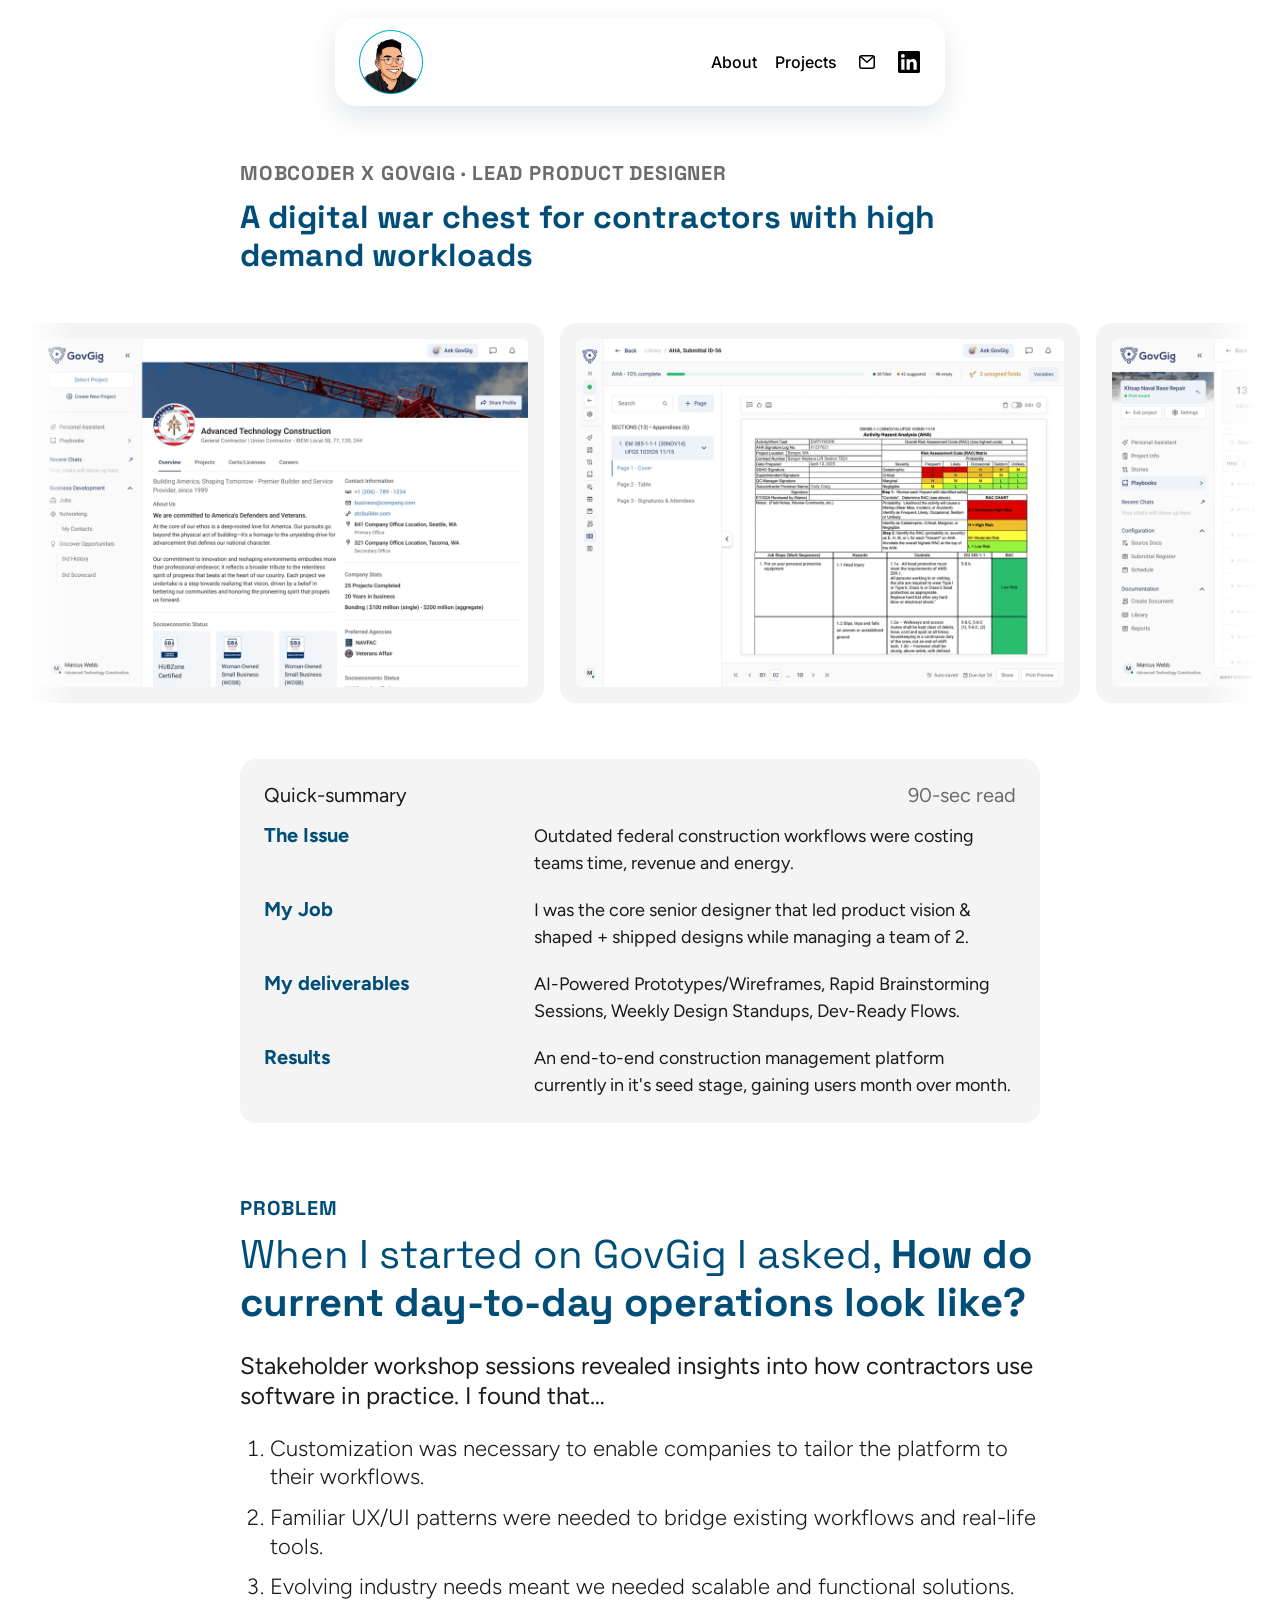
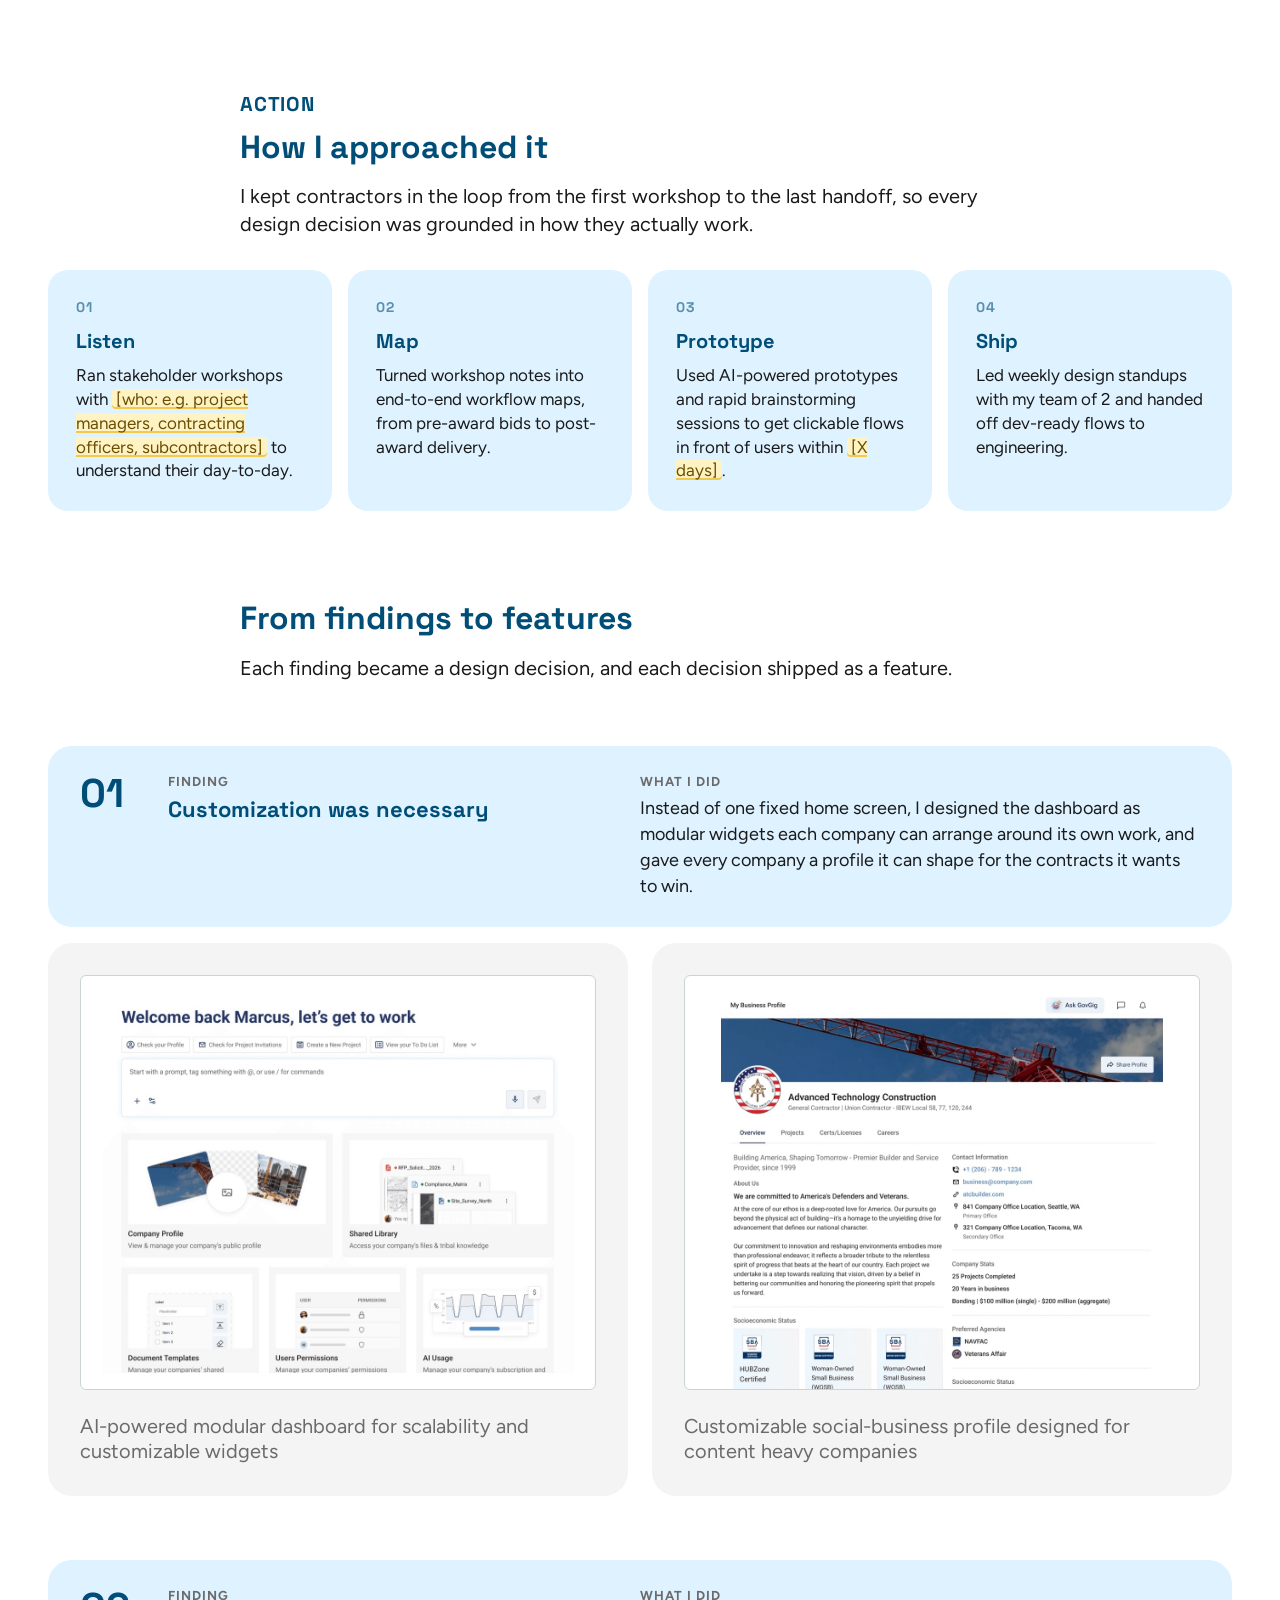
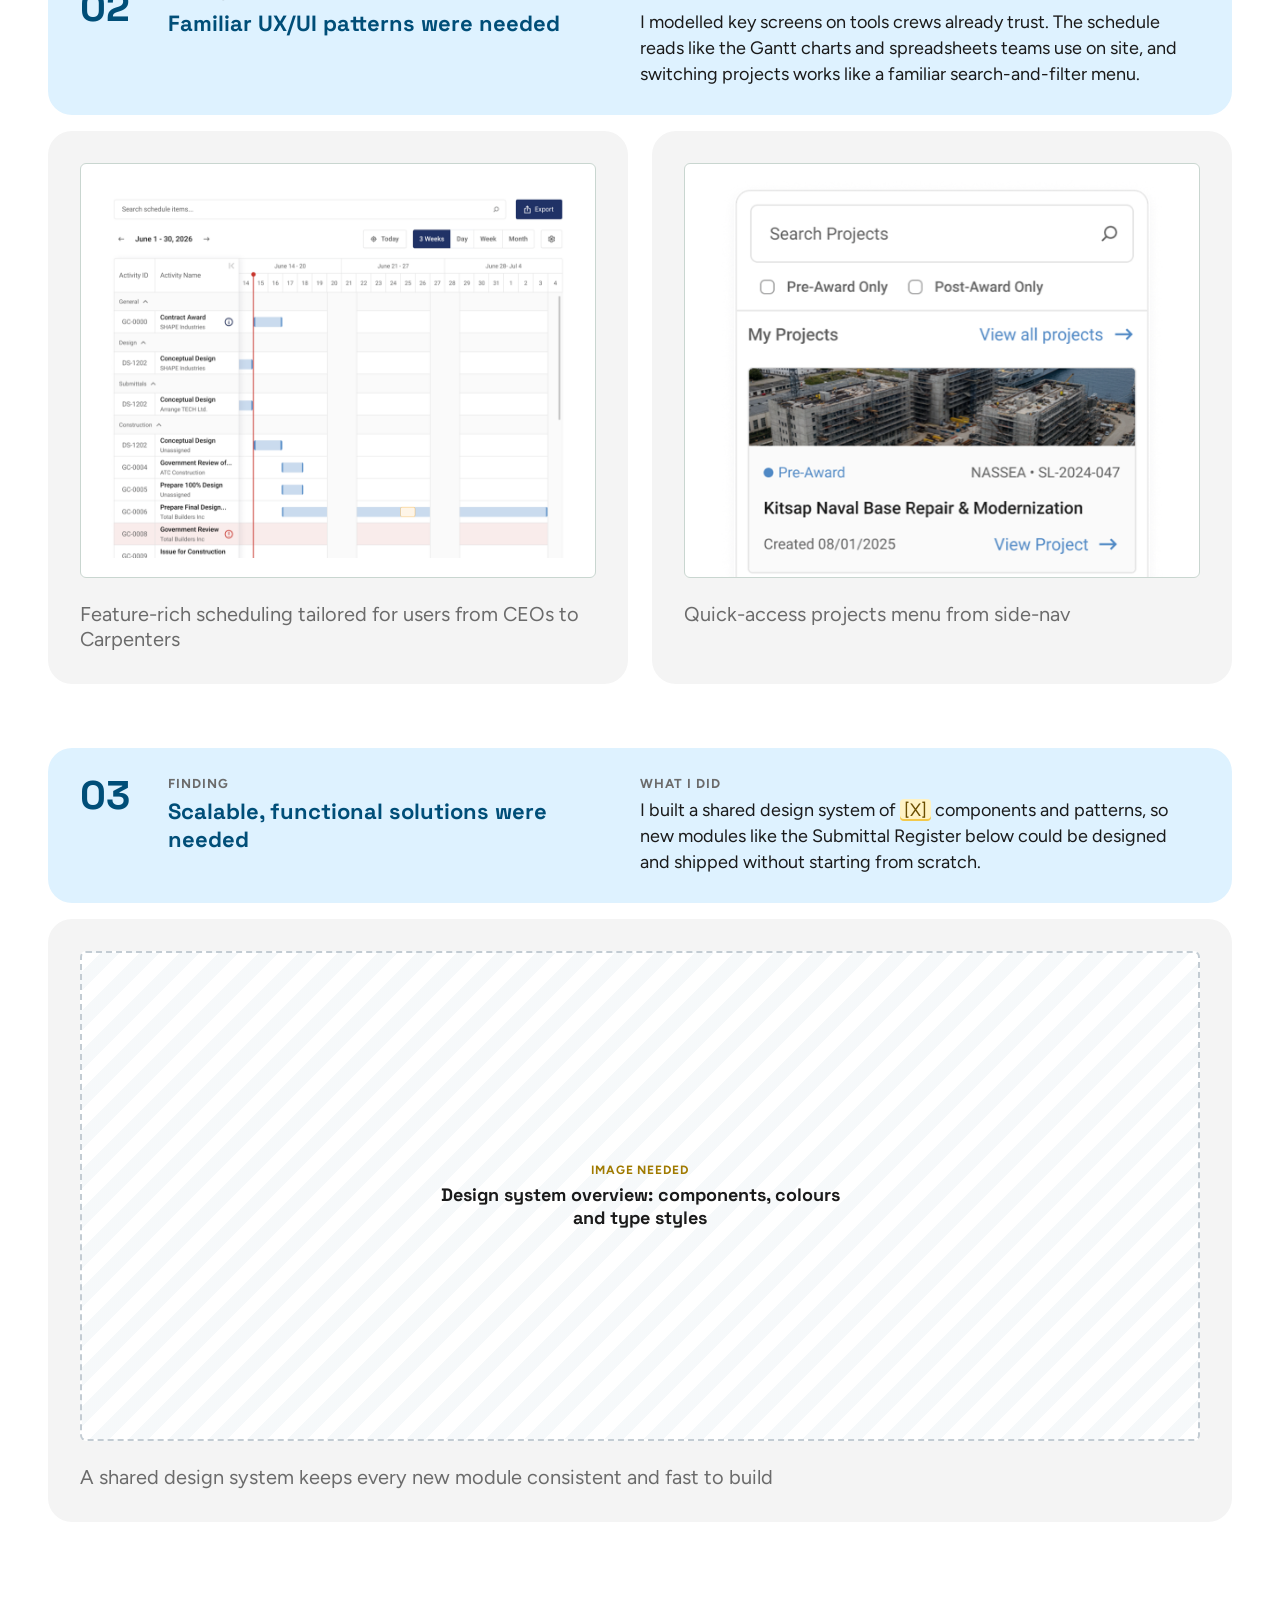
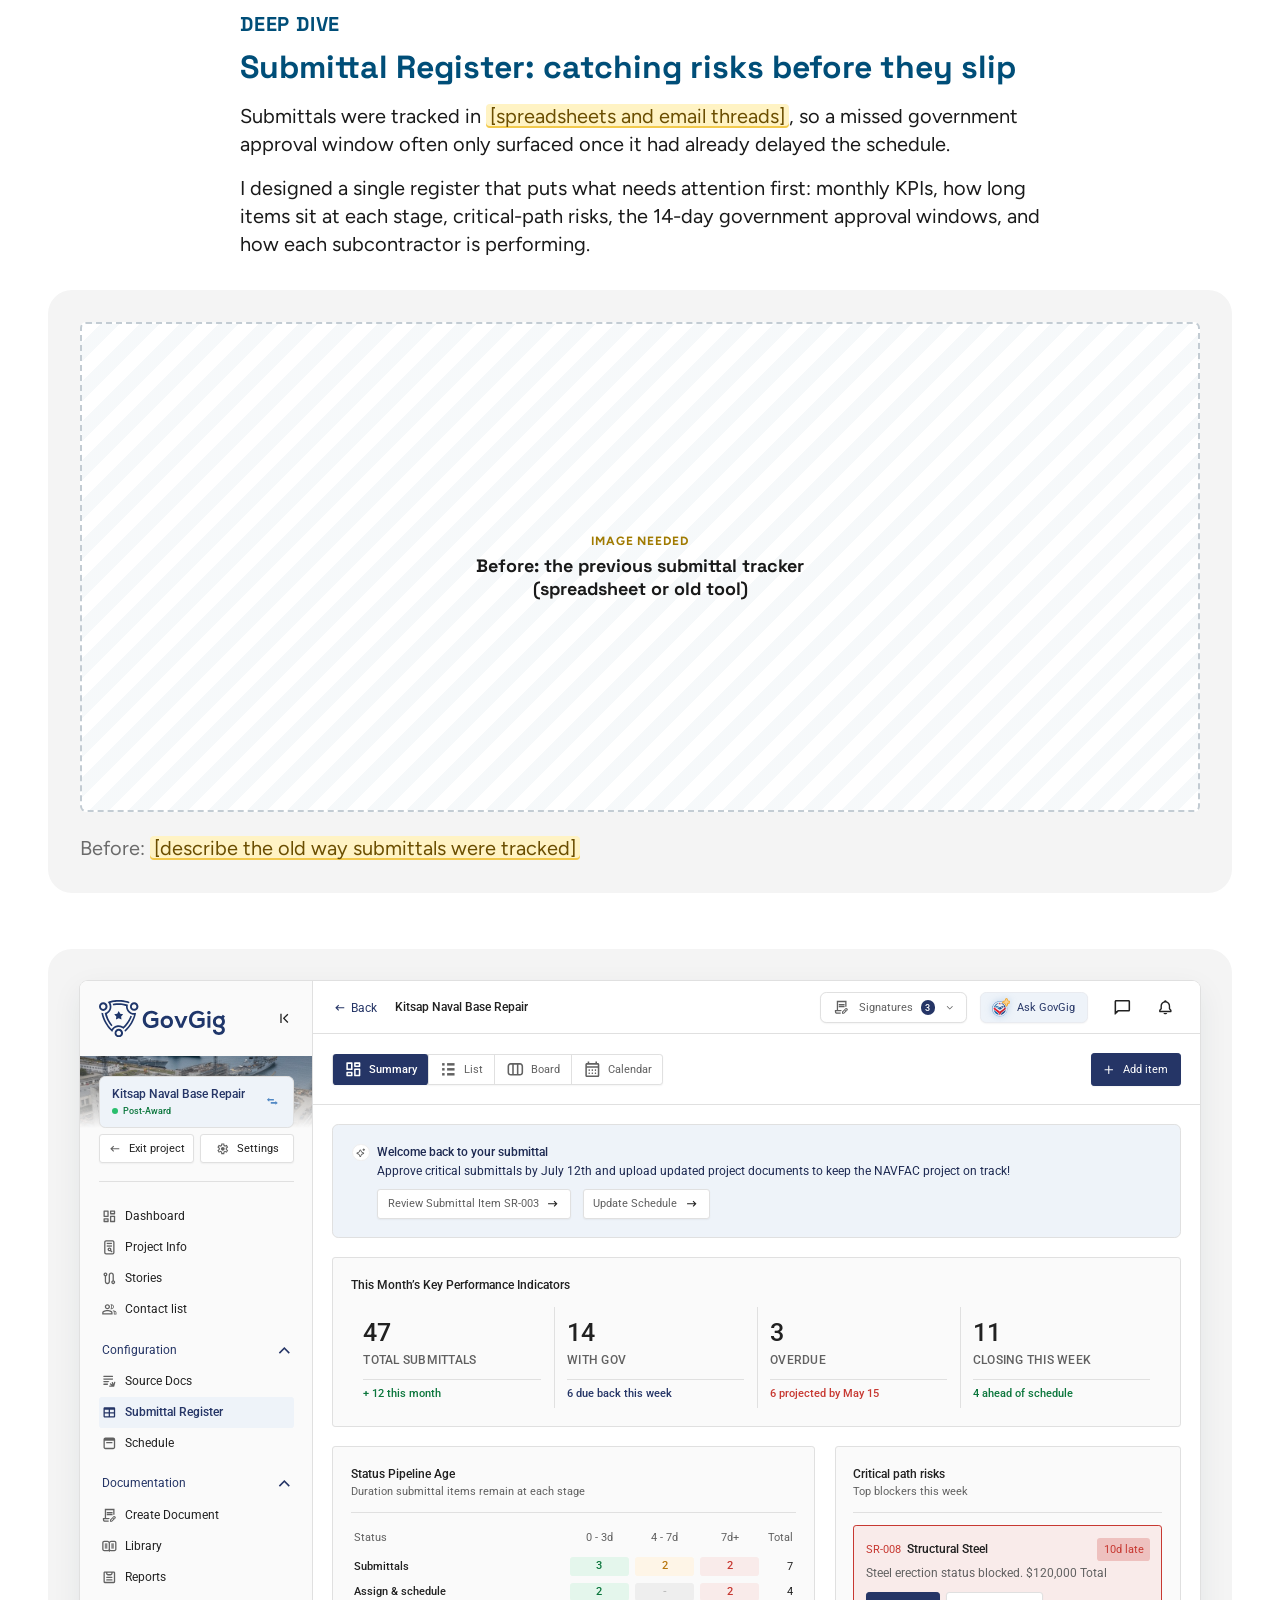
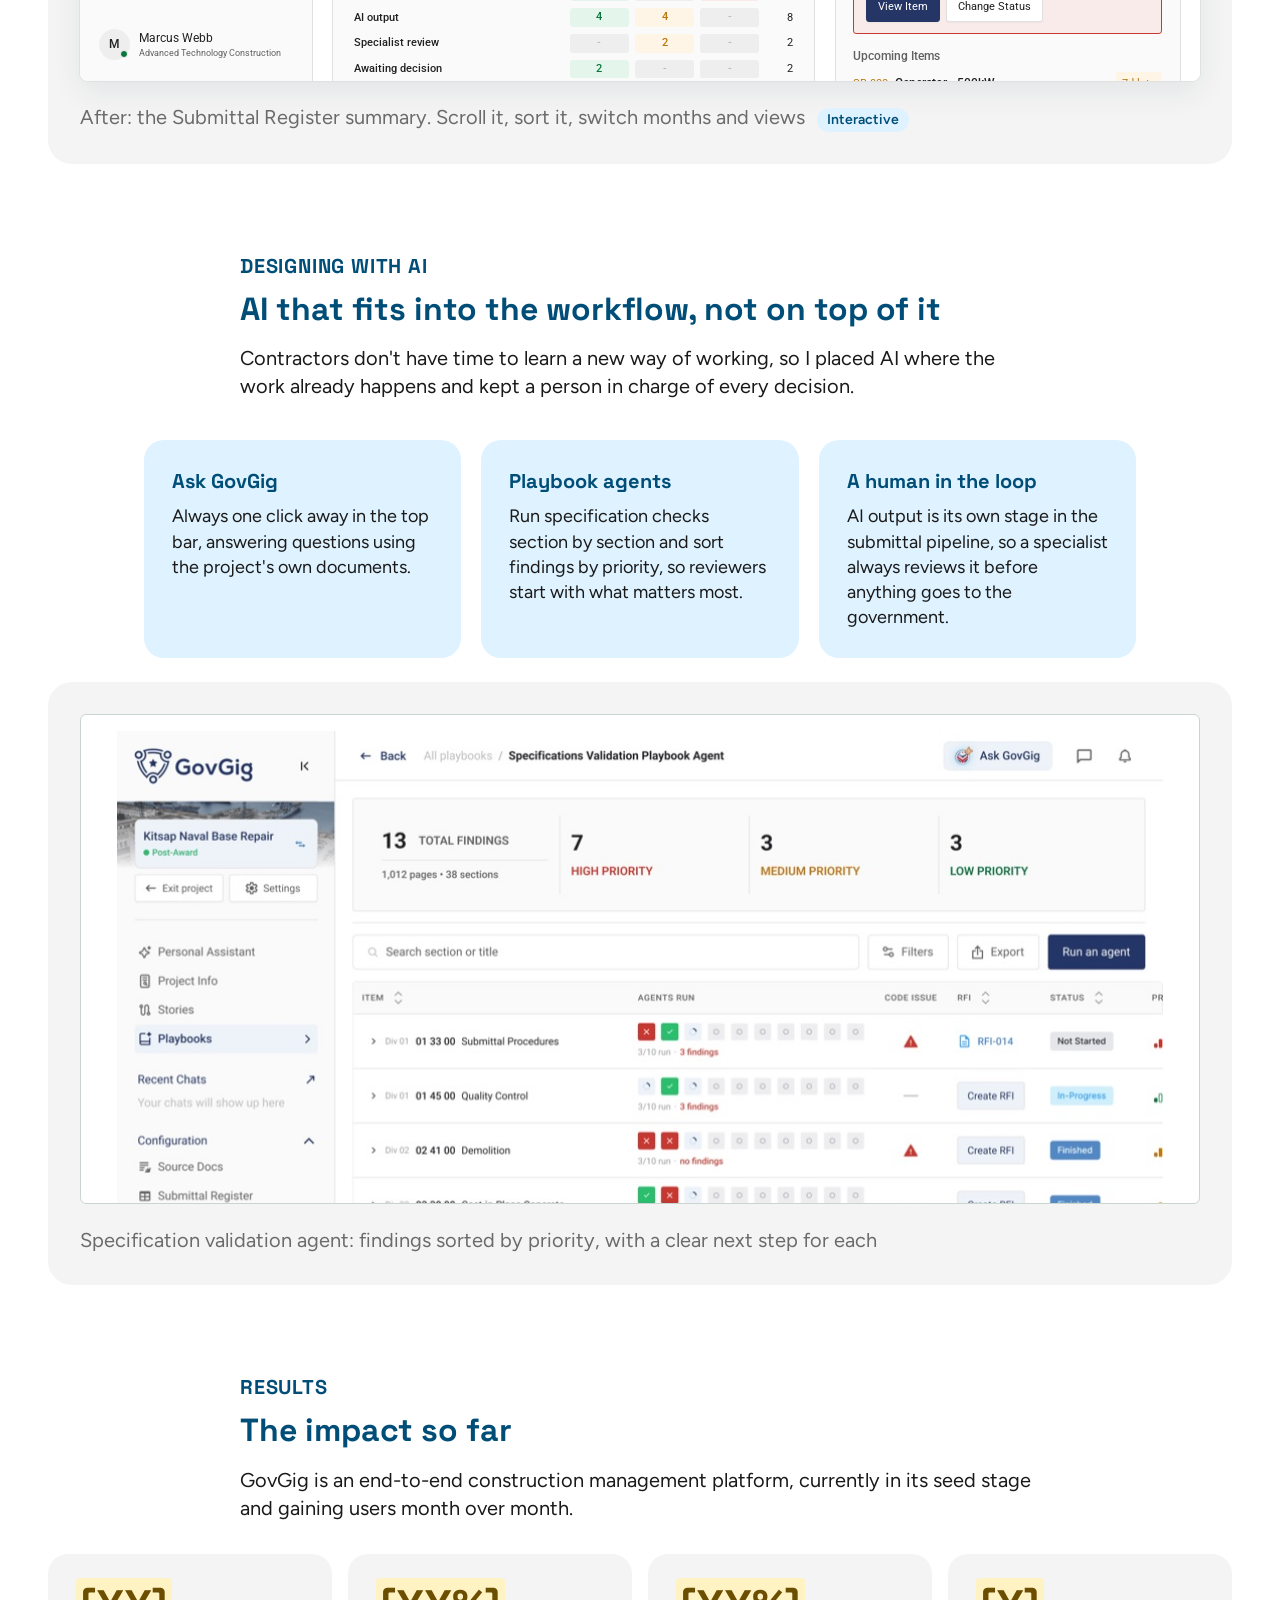
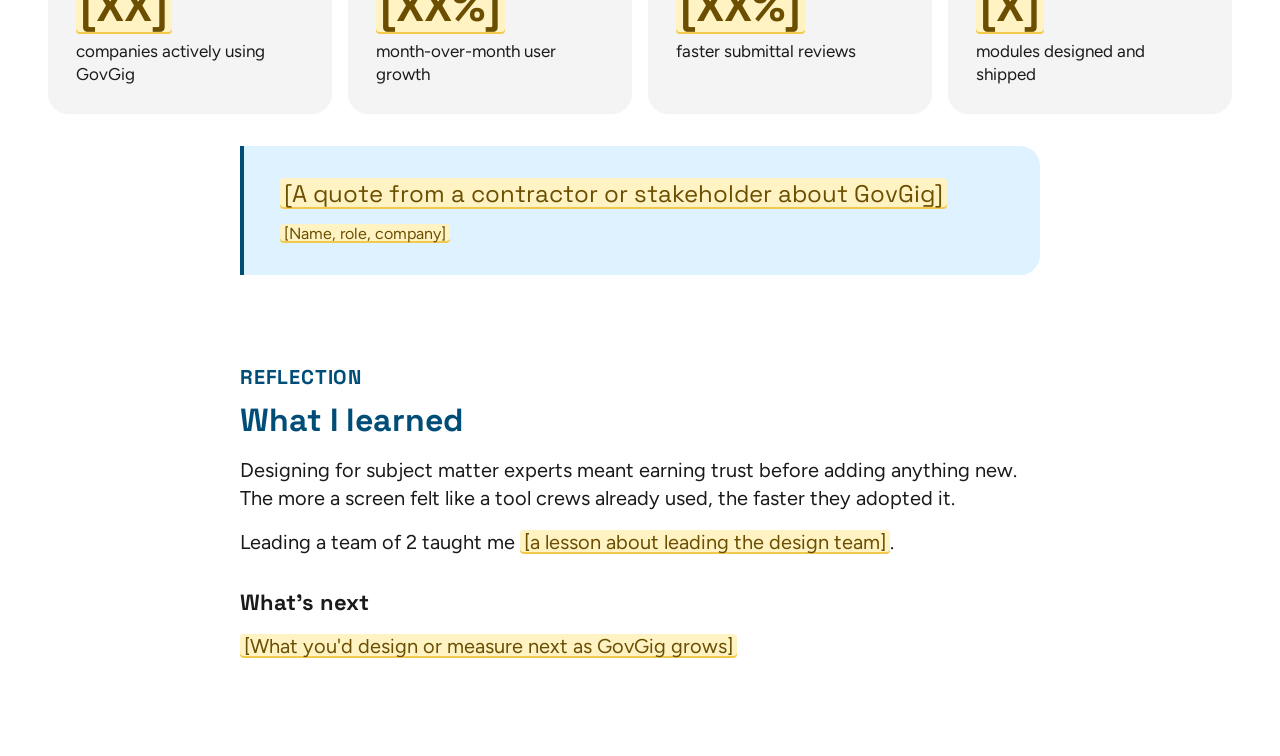
==== commit a8ef50e4: "Restructure GovGig case study as Problem, Action, Results Adds a process strip, finding-to-feature r" ====
--- a/govgig.html
+++ b/govgig.html
@@ -75,7 +75,9 @@
       </dl>
     </section>
 
+    <!-- ============ PROBLEM ============ -->
     <section class="cs-research">
+      <p class="eyebrow">Problem</p>
       <h2>When I started on GovGig I asked, <strong>How do current day-to-day operations look like?</strong></h2>
       <p class="lead">Stakeholder workshop sessions revealed insights into how contractors use software in practice. I found that…</p>
       <ol>
@@ -85,37 +87,178 @@
       </ol>
     </section>
 
-    <section class="features features--framed">
-      <figure class="feature">
-        <button type="button" class="zoom" data-full="assets/govgig/feature-schedule.png" aria-label="Enlarge: Schedule with grouped activities and a three-week Gantt timeline">
-          <img class="contain-full" src="assets/govgig/page/feature-schedule.png" alt="Schedule with grouped activities and a three-week Gantt timeline">
-        </button>
-        <figcaption>Feature-rich scheduling tailored for users from CEOs to Carpenters</figcaption>
-      </figure>
-      <figure class="feature">
-        <button type="button" class="zoom" data-full="assets/govgig/feature-sidenav.png" aria-label="Enlarge: Project switcher in the side navigation">
-          <img class="crop-top" src="assets/govgig/page/feature-sidenav.png" alt="Project switcher in the side navigation: search, pre/post-award filters and project cards">
-        </button>
-        <figcaption>Quick-access projects menu from side-nav</figcaption>
-      </figure>
-      <figure class="feature">
-        <button type="button" class="zoom" data-full="assets/govgig/feature-dashboard.png" aria-label="Enlarge: Welcome dashboard with AI prompt and widgets">
-          <img class="contain-full" src="assets/govgig/page/feature-dashboard.jpg" alt="Welcome dashboard with AI prompt and widgets">
-        </button>
-        <figcaption>AI-powered modular dashboard for scalability and customizable widgets</figcaption>
-      </figure>
-      <figure class="feature">
-        <button type="button" class="zoom" data-full="assets/govgig/feature-profile.png" aria-label="Enlarge: Company business profile page">
-          <img src="assets/govgig/page/feature-profile.jpg" alt="Company business profile page">
-        </button>
-        <figcaption>Customizable social-business profile designed for content heavy companies</figcaption>
+    <!-- ============ ACTION: process ============ -->
+    <section class="cs-text">
+      <p class="eyebrow">Action</p>
+      <h2>How I approached it</h2>
+      <p>I kept contractors in the loop from the first workshop to the last handoff, so every design decision was grounded in how they actually work.</p>
+    </section>
+    <section class="cards-4" aria-label="Design process">
+      <div class="info-card">
+        <span class="step-num">01</span>
+        <h3>Listen</h3>
+        <p>Ran stakeholder workshops with <span class="tbd">[who: e.g. project managers, contracting officers, subcontractors]</span> to understand their day-to-day.</p>
+      </div>
+      <div class="info-card">
+        <span class="step-num">02</span>
+        <h3>Map</h3>
+        <p>Turned workshop notes into end-to-end workflow maps, from pre-award bids to post-award delivery.</p>
+      </div>
+      <div class="info-card">
+        <span class="step-num">03</span>
+        <h3>Prototype</h3>
+        <p>Used AI-powered prototypes and rapid brainstorming sessions to get clickable flows in front of users within <span class="tbd">[X days]</span>.</p>
+      </div>
+      <div class="info-card">
+        <span class="step-num">04</span>
+        <h3>Ship</h3>
+        <p>Led weekly design standups with my team of 2 and handed off dev-ready flows to engineering.</p>
+      </div>
+    </section>
+
+    <!-- ============ ACTION: finding → decision → feature ============ -->
+    <section class="cs-text">
+      <h2>From findings to features</h2>
+      <p>Each finding became a design decision, and each decision shipped as a feature.</p>
+    </section>
+
+    <section class="fdf" aria-labelledby="fdf-1">
+      <div class="fdf-head">
+        <span class="fdf-num">01</span>
+        <div><p class="fdf-label">Finding</p><h3 id="fdf-1">Customization was necessary</h3></div>
+        <div><p class="fdf-label">What I did</p><p>Instead of one fixed home screen, I designed the dashboard as modular widgets each company can arrange around its own work, and gave every company a profile it can shape for the contracts it wants to win.</p></div>
+      </div>
+      <div class="features features--framed">
+        <figure class="feature">
+          <button type="button" class="zoom" data-full="assets/govgig/feature-dashboard.png" aria-label="Enlarge: Welcome dashboard with AI prompt and widgets">
+            <img class="contain-full" src="assets/govgig/page/feature-dashboard.jpg" alt="Welcome dashboard with AI prompt and widgets">
+          </button>
+          <figcaption>AI-powered modular dashboard for scalability and customizable widgets</figcaption>
+        </figure>
+        <figure class="feature">
+          <button type="button" class="zoom" data-full="assets/govgig/feature-profile.png" aria-label="Enlarge: Company business profile page">
+            <img src="assets/govgig/page/feature-profile.jpg" alt="Company business profile page">
+          </button>
+          <figcaption>Customizable social-business profile designed for content heavy companies</figcaption>
+        </figure>
+      </div>
+    </section>
+
+    <section class="fdf" aria-labelledby="fdf-2">
+      <div class="fdf-head">
+        <span class="fdf-num">02</span>
+        <div><p class="fdf-label">Finding</p><h3 id="fdf-2">Familiar UX/UI patterns were needed</h3></div>
+        <div><p class="fdf-label">What I did</p><p>I modelled key screens on tools crews already trust. The schedule reads like the Gantt charts and spreadsheets teams use on site, and switching projects works like a familiar search-and-filter menu.</p></div>
+      </div>
+      <div class="features features--framed">
+        <figure class="feature">
+          <button type="button" class="zoom" data-full="assets/govgig/feature-schedule.png" aria-label="Enlarge: Schedule with grouped activities and a three-week Gantt timeline">
+            <img class="contain-full" src="assets/govgig/page/feature-schedule.png" alt="Schedule with grouped activities and a three-week Gantt timeline">
+          </button>
+          <figcaption>Feature-rich scheduling tailored for users from CEOs to Carpenters</figcaption>
+        </figure>
+        <figure class="feature">
+          <button type="button" class="zoom" data-full="assets/govgig/feature-sidenav.png" aria-label="Enlarge: Project switcher in the side navigation">
+            <img class="crop-top" src="assets/govgig/page/feature-sidenav.png" alt="Project switcher in the side navigation: search, pre/post-award filters and project cards">
+          </button>
+          <figcaption>Quick-access projects menu from side-nav</figcaption>
+        </figure>
+      </div>
+    </section>
+
+    <section class="fdf" aria-labelledby="fdf-3">
+      <div class="fdf-head">
+        <span class="fdf-num">03</span>
+        <div><p class="fdf-label">Finding</p><h3 id="fdf-3">Scalable, functional solutions were needed</h3></div>
+        <div><p class="fdf-label">What I did</p><p>I built a shared design system of <span class="tbd">[X]</span> components and patterns, so new modules like the Submittal Register below could be designed and shipped without starting from scratch.</p></div>
+      </div>
+      <div class="features features--framed">
+        <figure class="feature feature--wide">
+          <!-- PLACEHOLDER: replace with a design system image -->
+          <div class="ph" role="img" aria-label="Image placeholder: design system overview"><span>Image needed</span><strong>Design system overview: components, colours and type styles</strong></div>
+          <figcaption>A shared design system keeps every new module consistent and fast to build</figcaption>
+        </figure>
+      </div>
+    </section>
+
+    <!-- ============ ACTION: deep dive ============ -->
+    <section class="cs-text">
+      <p class="eyebrow">Deep dive</p>
+      <h2>Submittal Register: catching risks before they slip</h2>
+      <p>Submittals were tracked in <span class="tbd">[spreadsheets and email threads]</span>, so a missed government approval window often only surfaced once it had already delayed the schedule.</p>
+      <p>I designed a single register that puts what needs attention first: monthly KPIs, how long items sit at each stage, critical-path risks, the 14-day government approval windows, and how each subcontractor is performing.</p>
+    </section>
+    <section class="features features--framed" style="margin-top:32px">
+      <figure class="feature feature--wide">
+        <!-- PLACEHOLDER: replace with the old submittal tracker -->
+        <div class="ph" role="img" aria-label="Image placeholder: the previous submittal tracker"><span>Image needed</span><strong>Before: the previous submittal tracker (spreadsheet or old tool)</strong></div>
+        <figcaption>Before: <span class="tbd">[describe the old way submittals were tracked]</span></figcaption>
       </figure>
     </section>
     <section class="demo-box" aria-labelledby="demo-caption">
       <figure>
         <div data-submittal-demo></div>
-        <figcaption id="demo-caption"><span>Submittal Register summary: scroll it, sort it, switch months and views</span><span class="demo-tag">Interactive</span></figcaption>
+        <figcaption id="demo-caption"><span>After: the Submittal Register summary. Scroll it, sort it, switch months and views</span><span class="demo-tag">Interactive</span></figcaption>
       </figure>
+    </section>
+
+    <!-- ============ ACTION: AI ============ -->
+    <section class="cs-text">
+      <p class="eyebrow">Designing with AI</p>
+      <h2>AI that fits into the workflow, not on top of it</h2>
+      <p>Contractors don't have time to learn a new way of working, so I placed AI where the work already happens and kept a person in charge of every decision.</p>
+    </section>
+    <section class="cards-3" aria-label="AI features">
+      <div class="info-card">
+        <h3>Ask GovGig</h3>
+        <p>Always one click away in the top bar, answering questions using the project's own documents.</p>
+      </div>
+      <div class="info-card">
+        <h3>Playbook agents</h3>
+        <p>Run specification checks section by section and sort findings by priority, so reviewers start with what matters most.</p>
+      </div>
+      <div class="info-card">
+        <h3>A human in the loop</h3>
+        <p>AI output is its own stage in the submittal pipeline, so a specialist always reviews it before anything goes to the government.</p>
+      </div>
+    </section>
+    <section class="features features--framed" style="margin-top:24px">
+      <figure class="feature feature--wide">
+        <button type="button" class="zoom" data-full="assets/govgig/screen-playbook.png" aria-label="Enlarge: Specification validation playbook agent">
+          <img src="assets/govgig/page/screen-playbook.jpg" alt="Specification validation playbook agent with findings sorted by priority">
+        </button>
+        <figcaption>Specification validation agent: findings sorted by priority, with a clear next step for each</figcaption>
+      </figure>
+    </section>
+
+    <!-- ============ RESULTS ============ -->
+    <section class="cs-text">
+      <p class="eyebrow">Results</p>
+      <h2>The impact so far</h2>
+      <p>GovGig is an end-to-end construction management platform, currently in its seed stage and gaining users month over month.</p>
+    </section>
+    <section class="stats" aria-label="Key results">
+      <!-- PLACEHOLDERS: replace each value and label with real numbers -->
+      <div class="stat"><b><span class="tbd">[XX]</span></b><span>companies actively using GovGig</span></div>
+      <div class="stat"><b><span class="tbd">[XX%]</span></b><span>month-over-month user growth</span></div>
+      <div class="stat"><b><span class="tbd">[XX%]</span></b><span>faster submittal reviews</span></div>
+      <div class="stat"><b><span class="tbd">[X]</span></b><span>modules designed and shipped</span></div>
+    </section>
+    <section class="quote">
+      <blockquote>
+        <p><span class="tbd">[A quote from a contractor or stakeholder about GovGig]</span></p>
+        <footer><span class="tbd">[Name, role, company]</span></footer>
+      </blockquote>
+    </section>
+
+    <!-- ============ REFLECTION ============ -->
+    <section class="cs-text">
+      <p class="eyebrow">Reflection</p>
+      <h2>What I learned</h2>
+      <p>Designing for subject matter experts meant earning trust before adding anything new. The more a screen felt like a tool crews already used, the faster they adopted it.</p>
+      <p>Leading a team of 2 taught me <span class="tbd">[a lesson about leading the design team]</span>.</p>
+      <h3>What's next</h3>
+      <p><span class="tbd">[What you'd design or measure next as GovGig grows]</span></p>
     </section>
   </main>
 
--- a/case-study.css
+++ b/case-study.css
@@ -130,10 +130,10 @@
 }
 
 .cs-research ol {
-  margin: 40px 0 0;
+  margin: 24px 0 0;
   padding-left: 30px;
   display: grid;
-  gap: 28px;
+  gap: 12px;
   font-size: 22px;
   font-weight: 300;
   line-height: 1.3;
@@ -559,3 +559,107 @@
   .features--framed .feature img { padding: 10px 16px 0; }
   .features--framed .feature img.contain-full { padding: 10px; }
 }
+
+/* ---- Problem → Action → Results sections (govgig.html) ---- */
+
+/* Placeholders to replace: highlighted text and dashed image boxes */
+.tbd {
+  padding: 0 4px;
+  border-radius: 4px;
+  background: #fff3c4;
+  box-shadow: inset 0 -2px 0 #f2c94c;
+  color: #6b4e00;
+}
+.ph {
+  display: grid;
+  place-items: center;
+  align-content: center;
+  gap: 6px;
+  width: 100%;
+  aspect-ratio: 510 / 410;
+  padding: 24px;
+  border: 2px dashed #c3ccd3;
+  border-radius: 6px;
+  background: #fff repeating-linear-gradient(-45deg, transparent 0 14px, rgba(0, 78, 120, 0.035) 14px 28px);
+  color: var(--muted);
+  text-align: center;
+}
+.ph span { font-size: 12px; font-weight: 700; letter-spacing: 0.08em; text-transform: uppercase; color: #a07a00; }
+.ph strong { max-width: 420px; font-family: "Space Grotesk", sans-serif; font-size: 18px; line-height: 1.3; color: var(--ink); }
+.feature--wide { grid-column: 1 / -1; }
+.feature--wide .ph, .feature--wide img { aspect-ratio: 16 / 7; }
+
+/* Section kicker reused for Problem / Action / Results */
+.cs-text .eyebrow, .cs-research .eyebrow { margin-bottom: 10px; color: var(--blue); }
+
+/* Process strip: four steps */
+.cards-4 {
+  display: grid;
+  grid-template-columns: repeat(4, 1fr);
+  gap: 16px;
+  max-width: 1232px;
+  margin: 32px auto 0;
+  padding: 0 24px;
+}
+.step-num { display: block; margin-bottom: 12px; font-family: "Space Grotesk", sans-serif; font-size: 14px; font-weight: 700; letter-spacing: 0.06em; color: var(--blue); opacity: 0.6; }
+.cards-4 .info-card p { font-size: 17px; }
+
+/* Finding → decision → feature rows */
+.fdf { max-width: 1232px; margin: 64px auto 0; padding: 0 24px; }
+.fdf-head {
+  display: grid;
+  grid-template-columns: 64px minmax(0, 1fr) minmax(0, 1.25fr);
+  gap: 24px;
+  align-items: start;
+  padding: 28px 32px;
+  border-radius: 24px;
+  background: var(--card);
+}
+.fdf-num { font-family: "Space Grotesk", sans-serif; font-size: 40px; line-height: 1; font-weight: 700; color: var(--blue); }
+.fdf-label { margin: 0 0 6px; font-size: 13px; font-weight: 700; letter-spacing: 0.08em; text-transform: uppercase; color: var(--muted); }
+.fdf-head h3 { margin: 0; font-family: "Space Grotesk", sans-serif; font-size: 22px; line-height: 1.3; color: var(--blue); }
+.fdf-head p:not(.fdf-label) { margin: 0; font-size: 18px; line-height: 1.45; }
+.fdf .features { margin-top: 16px; padding: 0; }
+
+/* Results: stat tiles + quote */
+.stats {
+  display: grid;
+  grid-template-columns: repeat(4, 1fr);
+  gap: 16px;
+  max-width: 1232px;
+  margin: 32px auto 0;
+  padding: 0 24px;
+}
+.stat { padding: 28px; border-radius: 20px; background: var(--surface); }
+.stat b { display: block; font-family: "Space Grotesk", sans-serif; font-size: 44px; line-height: 1.1; font-weight: 700; color: var(--blue); }
+.stat > span { display: block; margin-top: 10px; font-size: 17px; line-height: 1.35; color: var(--ink); }
+.quote {
+  max-width: 848px;
+  margin: 32px auto 0;
+  padding: 0 24px;
+}
+.quote blockquote {
+  margin: 0;
+  padding: 32px 36px;
+  border-left: 4px solid var(--blue);
+  border-radius: 0 20px 20px 0;
+  background: var(--card);
+}
+.quote p { margin: 0; font-family: "Space Grotesk", sans-serif; font-size: 24px; line-height: 1.35; color: var(--blue); }
+.quote footer { margin-top: 14px; font-size: 16px; color: var(--muted); }
+
+@media (max-width: 960px) {
+  .cards-4, .stats { grid-template-columns: repeat(2, 1fr); }
+  .fdf-head { grid-template-columns: 48px minmax(0, 1fr); }
+  .fdf-head > div:last-child { grid-column: 2; }
+}
+@media (max-width: 760px) {
+  .cards-4, .stats { grid-template-columns: 1fr; }
+  .fdf { margin-top: 48px; }
+  .fdf-head { grid-template-columns: 1fr; gap: 12px; padding: 22px; }
+  .fdf-head > div:last-child { grid-column: auto; }
+  .fdf-num { font-size: 30px; }
+  .stat b { font-size: 36px; }
+  .quote p { font-size: 20px; }
+  .feature--wide .ph, .feature--wide img { aspect-ratio: 4 / 3; }
+}
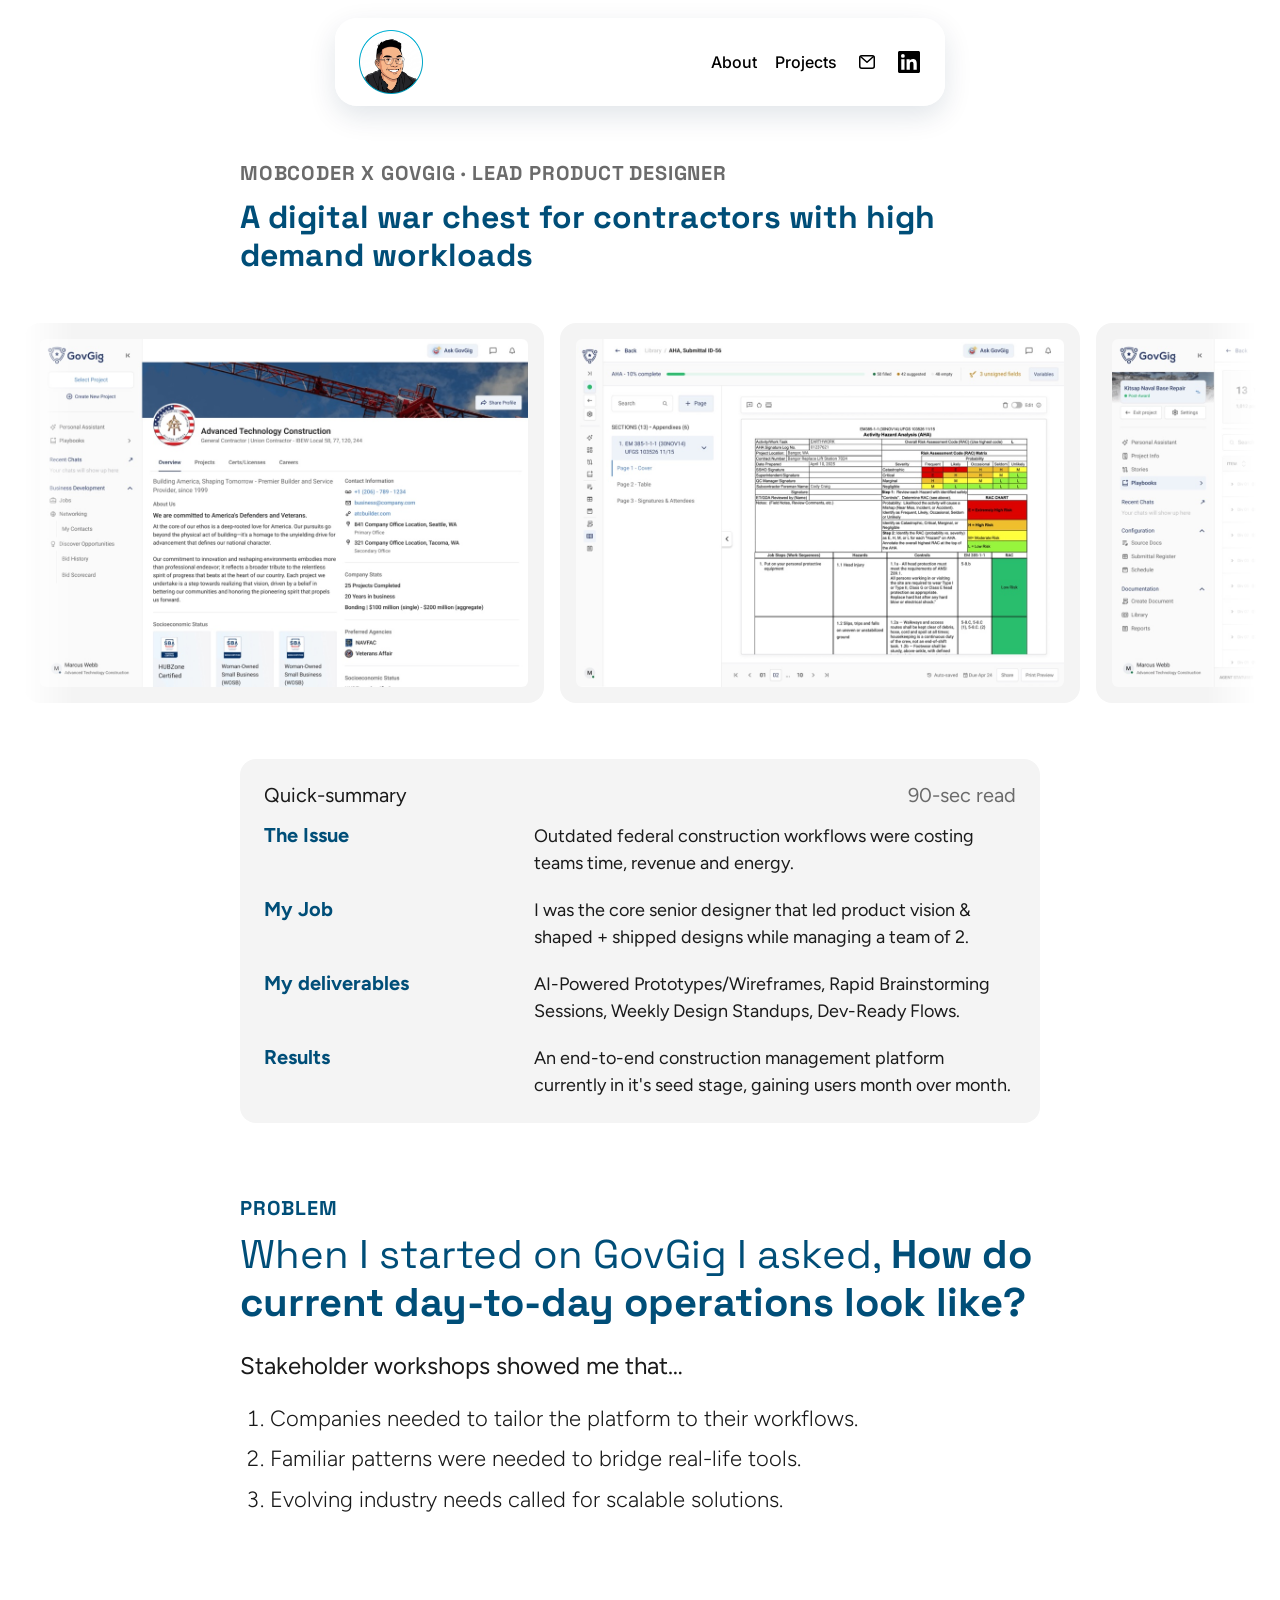
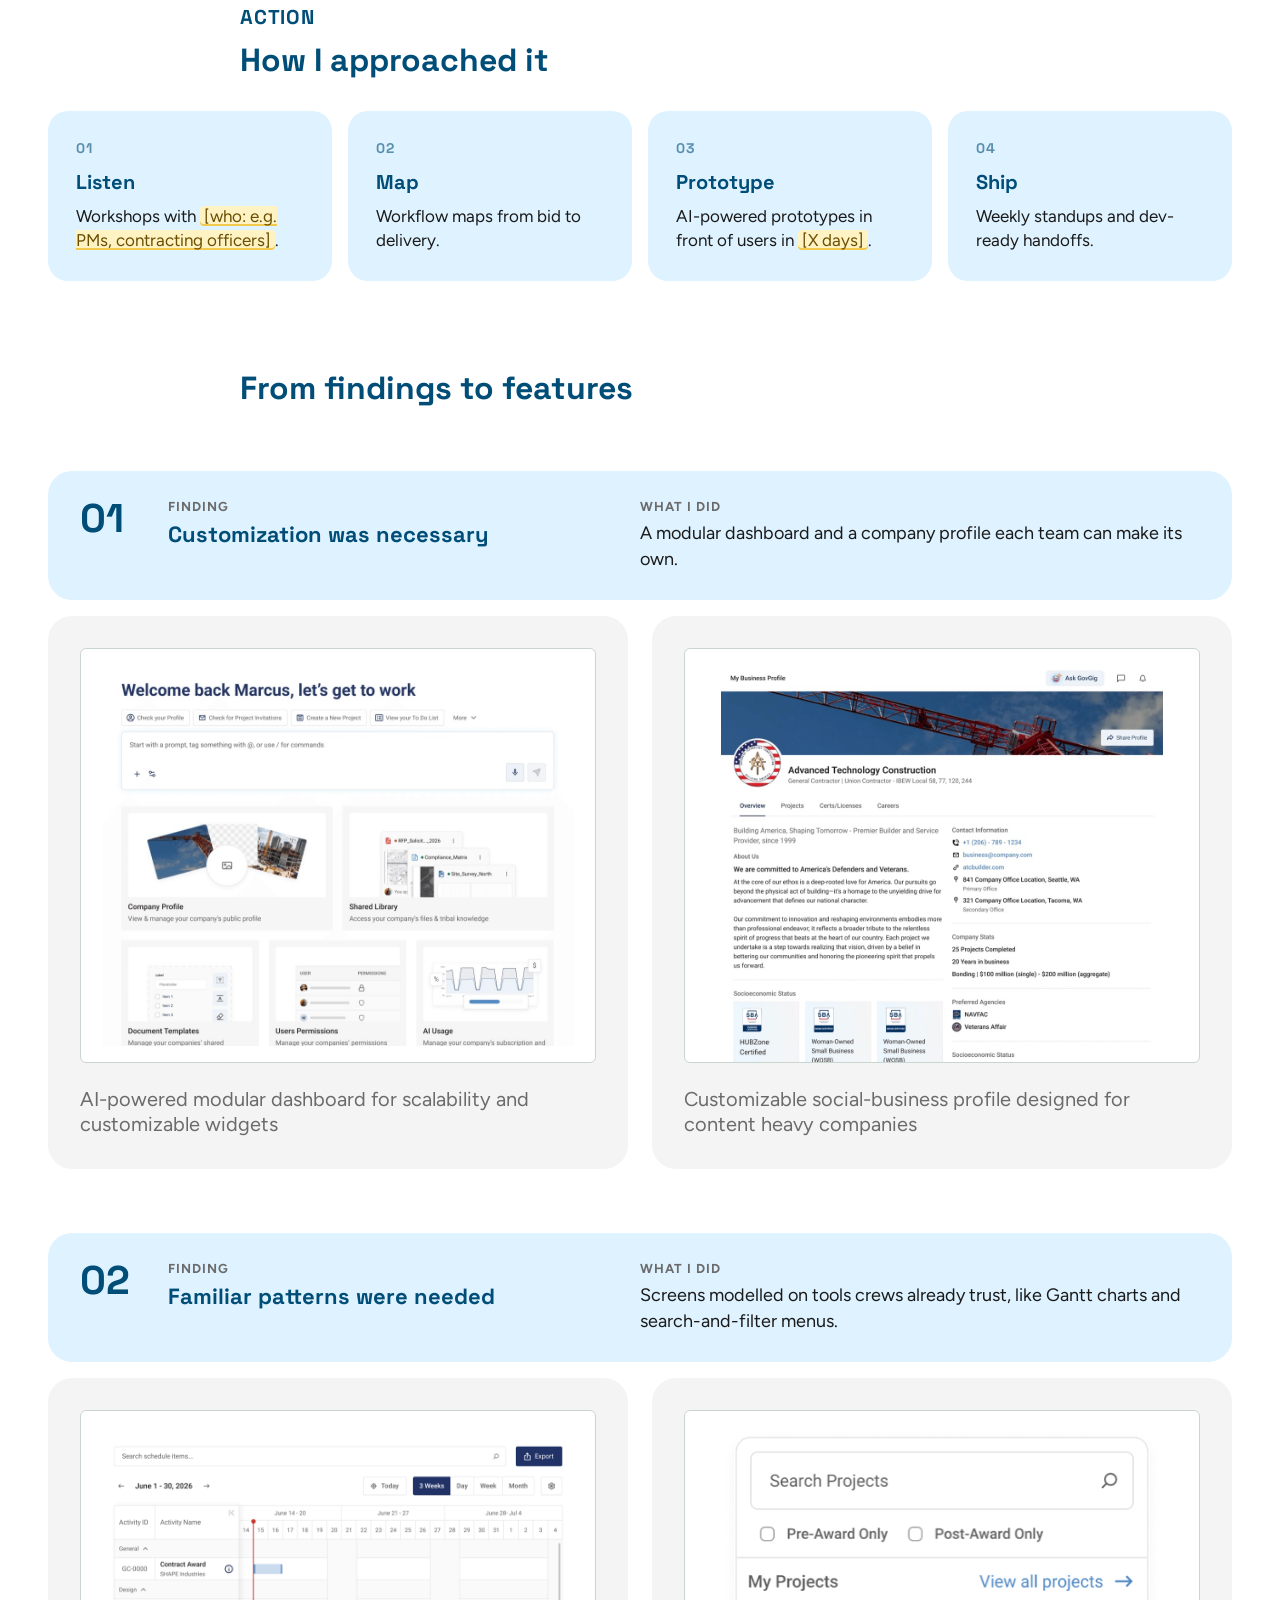
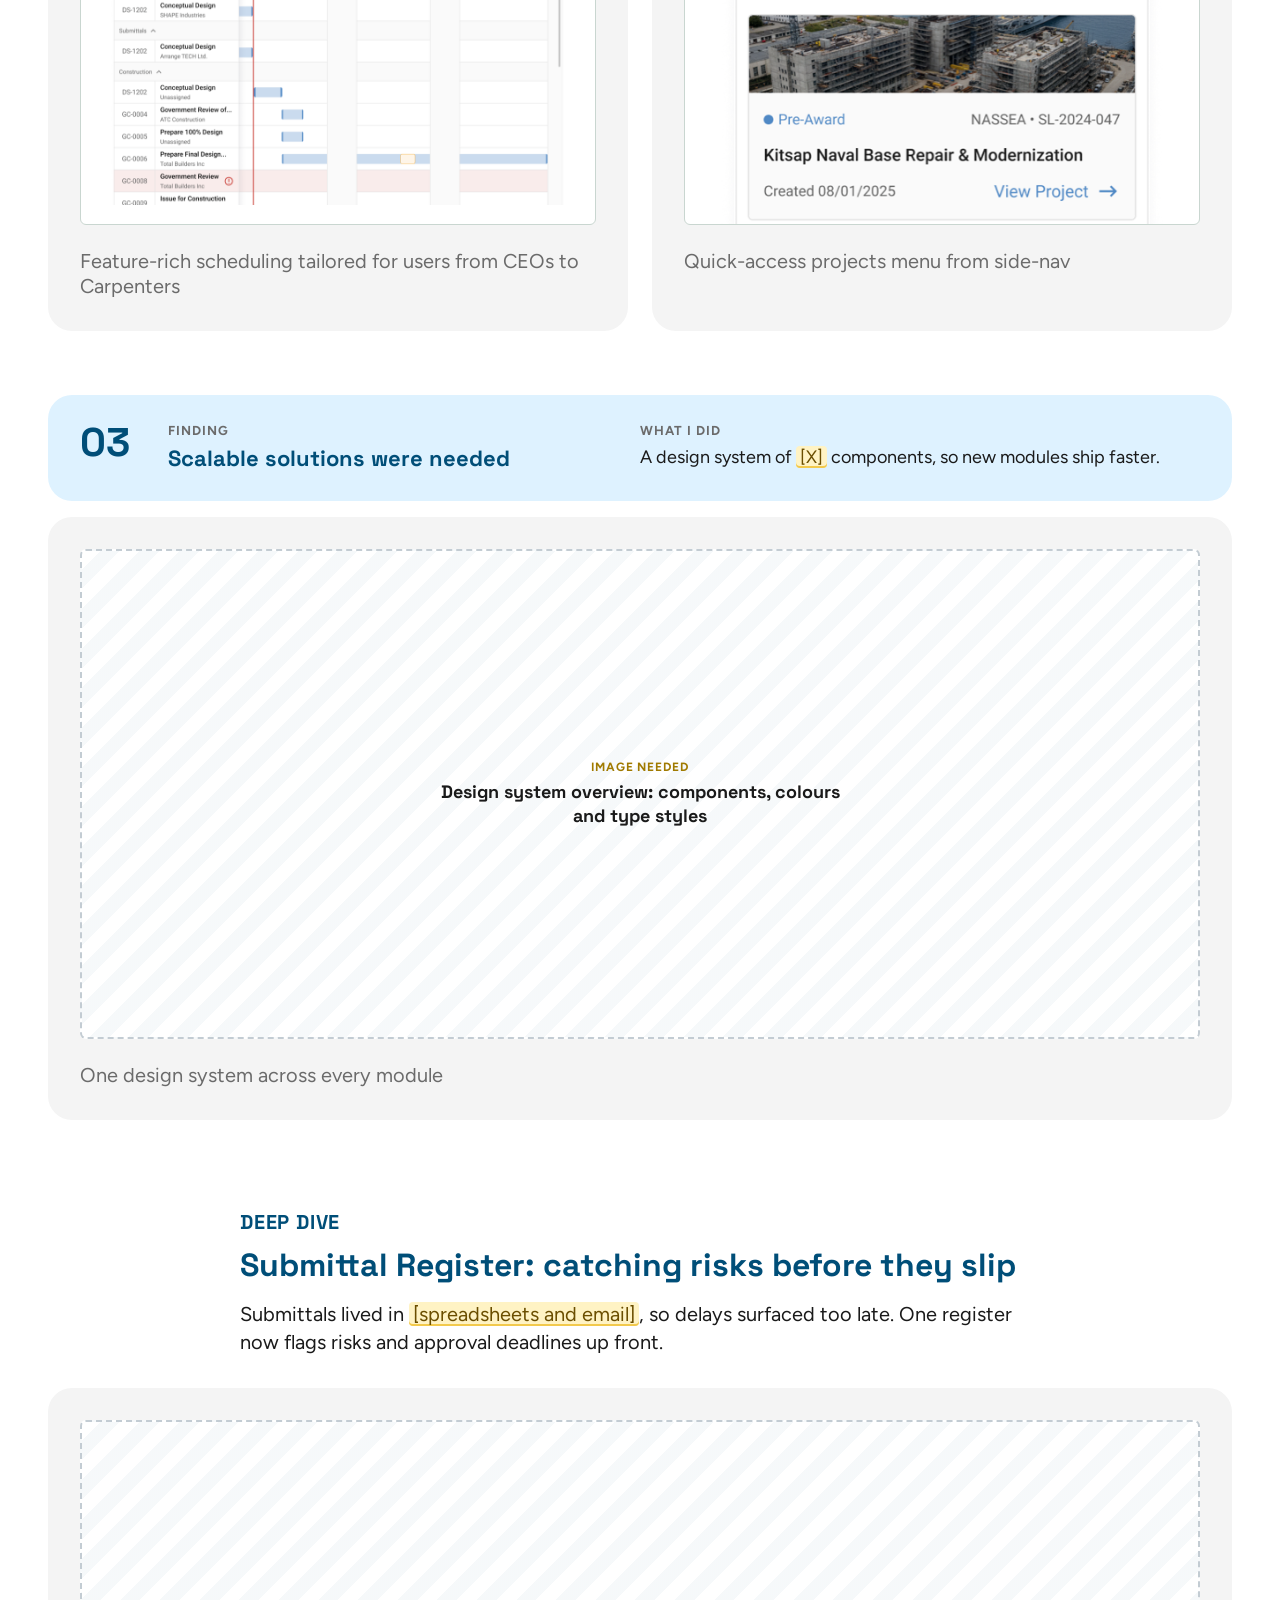
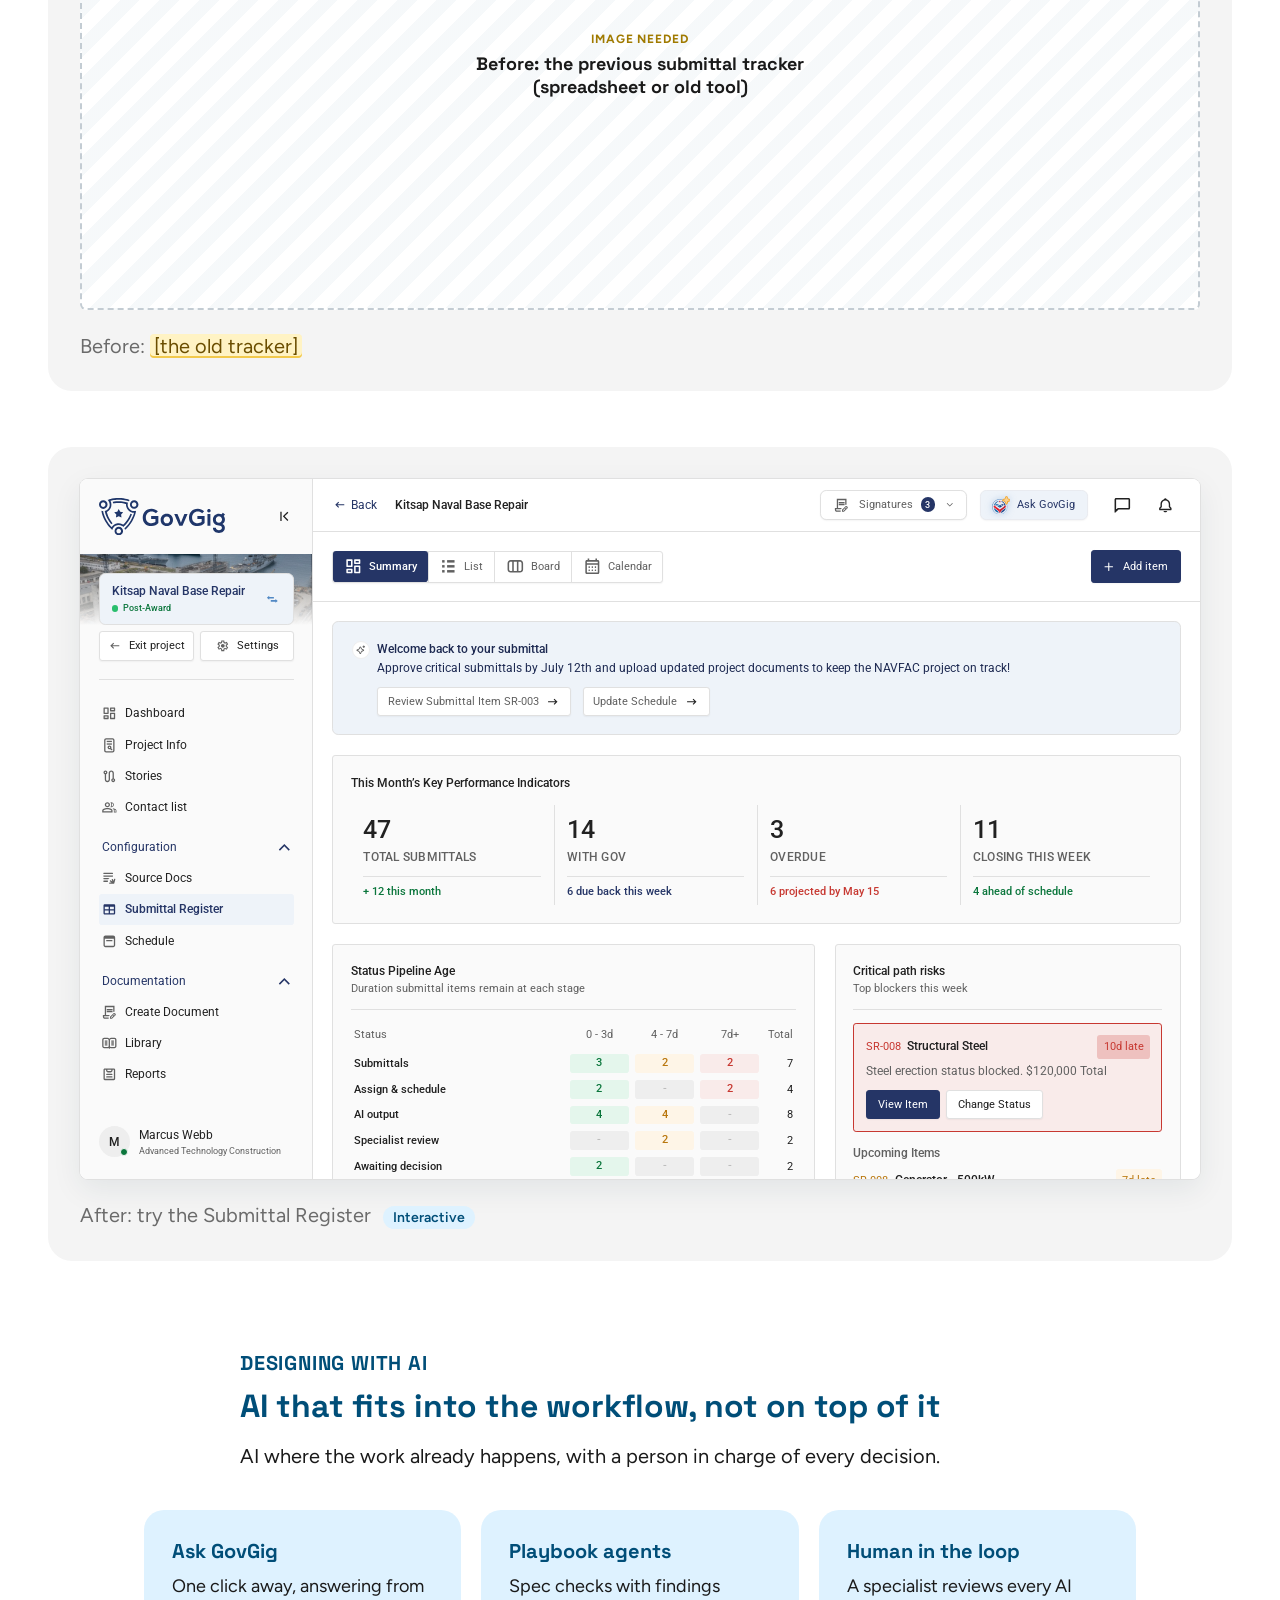
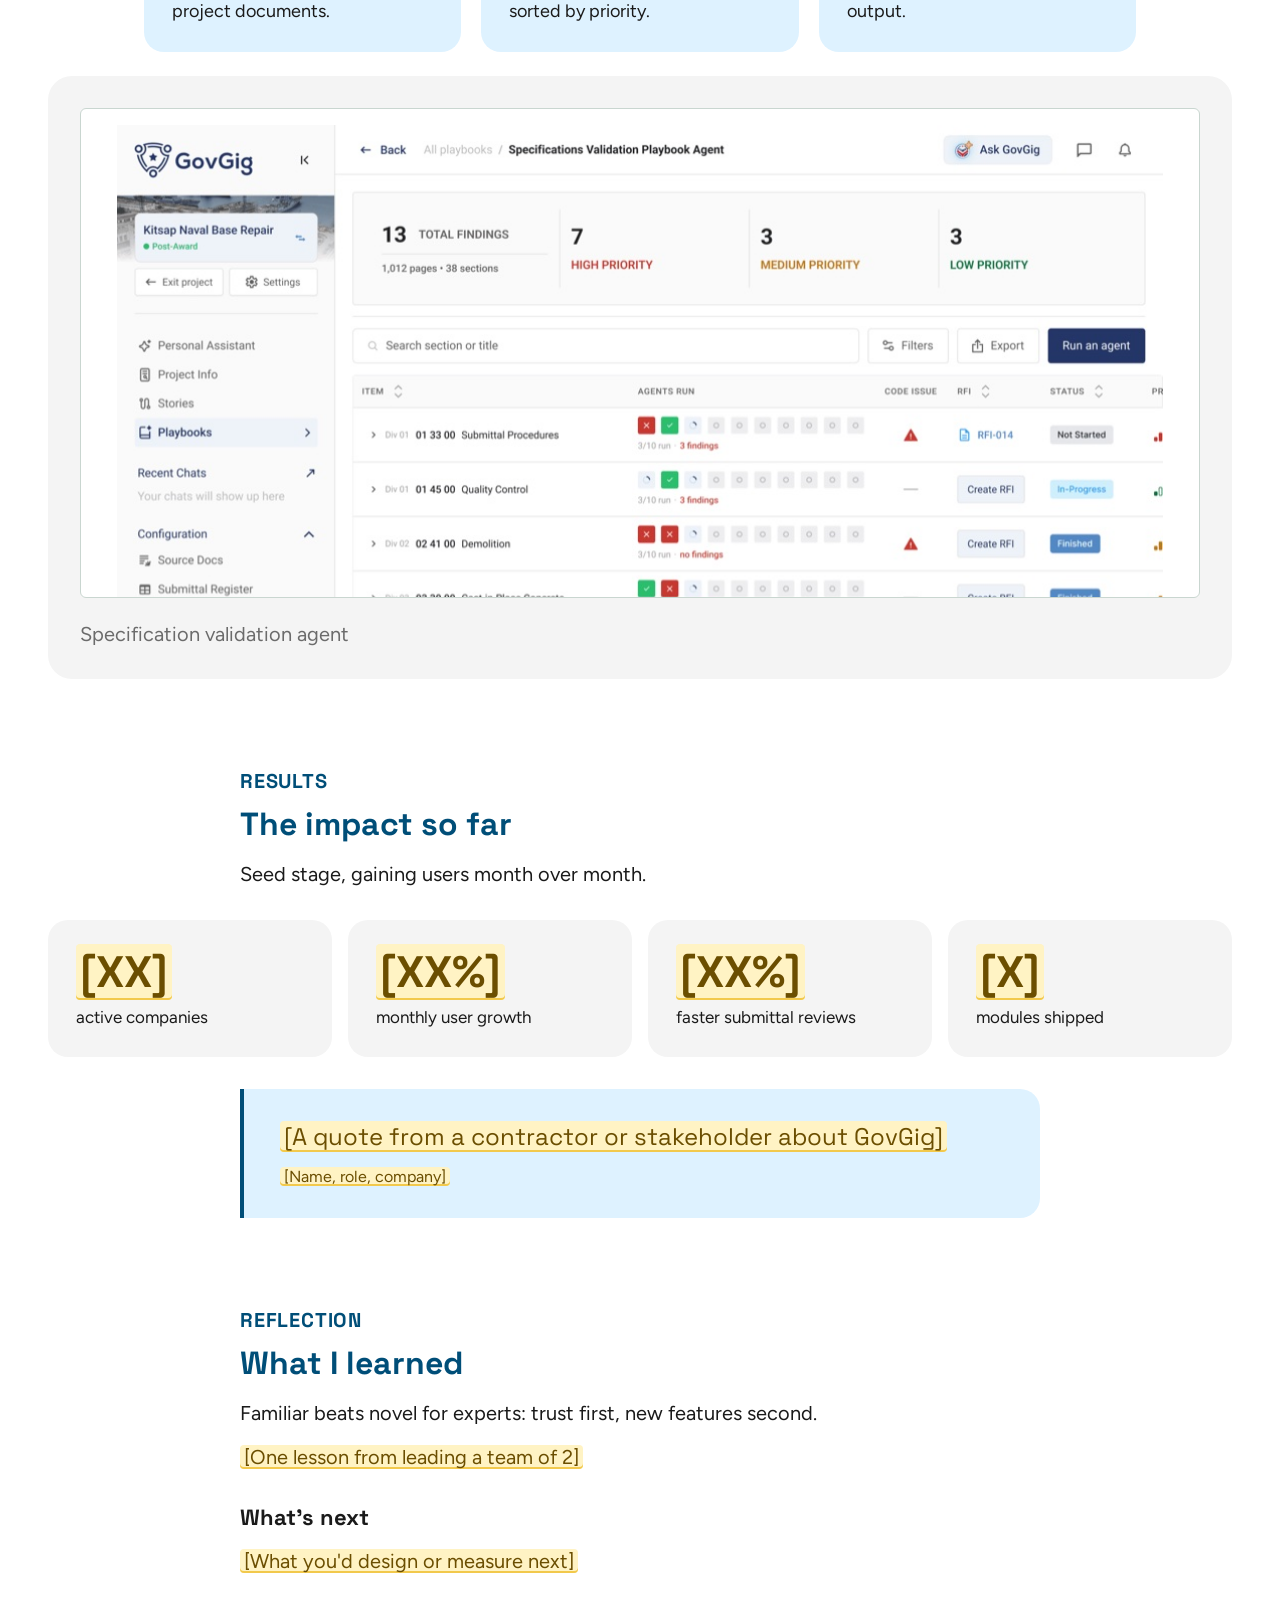
==== commit f736ce80: "Trim GovGig case study copy Co-Authored-By: Claude Opus 5.5 <noreply@anthropic.com>" ====
--- a/govgig.html
+++ b/govgig.html
@@ -79,11 +79,11 @@
     <section class="cs-research">
       <p class="eyebrow">Problem</p>
       <h2>When I started on GovGig I asked, <strong>How do current day-to-day operations look like?</strong></h2>
-      <p class="lead">Stakeholder workshop sessions revealed insights into how contractors use software in practice. I found that…</p>
+      <p class="lead">Stakeholder workshops showed me that…</p>
       <ol>
-        <li>Customization was necessary to enable companies to tailor the platform to their workflows.</li>
-        <li>Familiar UX/UI patterns were needed to bridge existing workflows and real-life tools.</li>
-        <li>Evolving industry needs meant we needed scalable and functional solutions.</li>
+        <li>Companies needed to tailor the platform to their workflows.</li>
+        <li>Familiar patterns were needed to bridge real-life tools.</li>
+        <li>Evolving industry needs called for scalable solutions.</li>
       </ol>
     </section>
 
@@ -91,42 +91,40 @@
     <section class="cs-text">
       <p class="eyebrow">Action</p>
       <h2>How I approached it</h2>
-      <p>I kept contractors in the loop from the first workshop to the last handoff, so every design decision was grounded in how they actually work.</p>
     </section>
     <section class="cards-4" aria-label="Design process">
       <div class="info-card">
         <span class="step-num">01</span>
         <h3>Listen</h3>
-        <p>Ran stakeholder workshops with <span class="tbd">[who: e.g. project managers, contracting officers, subcontractors]</span> to understand their day-to-day.</p>
+        <p>Workshops with <span class="tbd">[who: e.g. PMs, contracting officers]</span>.</p>
       </div>
       <div class="info-card">
         <span class="step-num">02</span>
         <h3>Map</h3>
-        <p>Turned workshop notes into end-to-end workflow maps, from pre-award bids to post-award delivery.</p>
+        <p>Workflow maps from bid to delivery.</p>
       </div>
       <div class="info-card">
         <span class="step-num">03</span>
         <h3>Prototype</h3>
-        <p>Used AI-powered prototypes and rapid brainstorming sessions to get clickable flows in front of users within <span class="tbd">[X days]</span>.</p>
+        <p>AI-powered prototypes in front of users in <span class="tbd">[X days]</span>.</p>
       </div>
       <div class="info-card">
         <span class="step-num">04</span>
         <h3>Ship</h3>
-        <p>Led weekly design standups with my team of 2 and handed off dev-ready flows to engineering.</p>
+        <p>Weekly standups and dev-ready handoffs.</p>
       </div>
     </section>
 
     <!-- ============ ACTION: finding → decision → feature ============ -->
     <section class="cs-text">
       <h2>From findings to features</h2>
-      <p>Each finding became a design decision, and each decision shipped as a feature.</p>
     </section>
 
     <section class="fdf" aria-labelledby="fdf-1">
       <div class="fdf-head">
         <span class="fdf-num">01</span>
         <div><p class="fdf-label">Finding</p><h3 id="fdf-1">Customization was necessary</h3></div>
-        <div><p class="fdf-label">What I did</p><p>Instead of one fixed home screen, I designed the dashboard as modular widgets each company can arrange around its own work, and gave every company a profile it can shape for the contracts it wants to win.</p></div>
+        <div><p class="fdf-label">What I did</p><p>A modular dashboard and a company profile each team can make its own.</p></div>
       </div>
       <div class="features features--framed">
         <figure class="feature">
@@ -147,8 +145,8 @@
     <section class="fdf" aria-labelledby="fdf-2">
       <div class="fdf-head">
         <span class="fdf-num">02</span>
-        <div><p class="fdf-label">Finding</p><h3 id="fdf-2">Familiar UX/UI patterns were needed</h3></div>
-        <div><p class="fdf-label">What I did</p><p>I modelled key screens on tools crews already trust. The schedule reads like the Gantt charts and spreadsheets teams use on site, and switching projects works like a familiar search-and-filter menu.</p></div>
+        <div><p class="fdf-label">Finding</p><h3 id="fdf-2">Familiar patterns were needed</h3></div>
+        <div><p class="fdf-label">What I did</p><p>Screens modelled on tools crews already trust, like Gantt charts and search-and-filter menus.</p></div>
       </div>
       <div class="features features--framed">
         <figure class="feature">
@@ -169,14 +167,14 @@
     <section class="fdf" aria-labelledby="fdf-3">
       <div class="fdf-head">
         <span class="fdf-num">03</span>
-        <div><p class="fdf-label">Finding</p><h3 id="fdf-3">Scalable, functional solutions were needed</h3></div>
-        <div><p class="fdf-label">What I did</p><p>I built a shared design system of <span class="tbd">[X]</span> components and patterns, so new modules like the Submittal Register below could be designed and shipped without starting from scratch.</p></div>
+        <div><p class="fdf-label">Finding</p><h3 id="fdf-3">Scalable solutions were needed</h3></div>
+        <div><p class="fdf-label">What I did</p><p>A design system of <span class="tbd">[X]</span> components, so new modules ship faster.</p></div>
       </div>
       <div class="features features--framed">
         <figure class="feature feature--wide">
           <!-- PLACEHOLDER: replace with a design system image -->
           <div class="ph" role="img" aria-label="Image placeholder: design system overview"><span>Image needed</span><strong>Design system overview: components, colours and type styles</strong></div>
-          <figcaption>A shared design system keeps every new module consistent and fast to build</figcaption>
+          <figcaption>One design system across every module</figcaption>
         </figure>
       </div>
     </section>
@@ -185,20 +183,19 @@
     <section class="cs-text">
       <p class="eyebrow">Deep dive</p>
       <h2>Submittal Register: catching risks before they slip</h2>
-      <p>Submittals were tracked in <span class="tbd">[spreadsheets and email threads]</span>, so a missed government approval window often only surfaced once it had already delayed the schedule.</p>
-      <p>I designed a single register that puts what needs attention first: monthly KPIs, how long items sit at each stage, critical-path risks, the 14-day government approval windows, and how each subcontractor is performing.</p>
+      <p>Submittals lived in <span class="tbd">[spreadsheets and email]</span>, so delays surfaced too late. One register now flags risks and approval deadlines up front.</p>
     </section>
     <section class="features features--framed" style="margin-top:32px">
       <figure class="feature feature--wide">
         <!-- PLACEHOLDER: replace with the old submittal tracker -->
         <div class="ph" role="img" aria-label="Image placeholder: the previous submittal tracker"><span>Image needed</span><strong>Before: the previous submittal tracker (spreadsheet or old tool)</strong></div>
-        <figcaption>Before: <span class="tbd">[describe the old way submittals were tracked]</span></figcaption>
+        <figcaption>Before: <span class="tbd">[the old tracker]</span></figcaption>
       </figure>
     </section>
     <section class="demo-box" aria-labelledby="demo-caption">
       <figure>
         <div data-submittal-demo></div>
-        <figcaption id="demo-caption"><span>After: the Submittal Register summary. Scroll it, sort it, switch months and views</span><span class="demo-tag">Interactive</span></figcaption>
+        <figcaption id="demo-caption"><span>After: try the Submittal Register</span><span class="demo-tag">Interactive</span></figcaption>
       </figure>
     </section>
 
@@ -206,20 +203,20 @@
     <section class="cs-text">
       <p class="eyebrow">Designing with AI</p>
       <h2>AI that fits into the workflow, not on top of it</h2>
-      <p>Contractors don't have time to learn a new way of working, so I placed AI where the work already happens and kept a person in charge of every decision.</p>
+      <p>AI where the work already happens, with a person in charge of every decision.</p>
     </section>
     <section class="cards-3" aria-label="AI features">
       <div class="info-card">
         <h3>Ask GovGig</h3>
-        <p>Always one click away in the top bar, answering questions using the project's own documents.</p>
+        <p>One click away, answering from project documents.</p>
       </div>
       <div class="info-card">
         <h3>Playbook agents</h3>
-        <p>Run specification checks section by section and sort findings by priority, so reviewers start with what matters most.</p>
-      </div>
-      <div class="info-card">
-        <h3>A human in the loop</h3>
-        <p>AI output is its own stage in the submittal pipeline, so a specialist always reviews it before anything goes to the government.</p>
+        <p>Spec checks with findings sorted by priority.</p>
+      </div>
+      <div class="info-card">
+        <h3>Human in the loop</h3>
+        <p>A specialist reviews every AI output.</p>
       </div>
     </section>
     <section class="features features--framed" style="margin-top:24px">
@@ -227,7 +224,7 @@
         <button type="button" class="zoom" data-full="assets/govgig/screen-playbook.png" aria-label="Enlarge: Specification validation playbook agent">
           <img src="assets/govgig/page/screen-playbook.jpg" alt="Specification validation playbook agent with findings sorted by priority">
         </button>
-        <figcaption>Specification validation agent: findings sorted by priority, with a clear next step for each</figcaption>
+        <figcaption>Specification validation agent</figcaption>
       </figure>
     </section>
 
@@ -235,14 +232,14 @@
     <section class="cs-text">
       <p class="eyebrow">Results</p>
       <h2>The impact so far</h2>
-      <p>GovGig is an end-to-end construction management platform, currently in its seed stage and gaining users month over month.</p>
+      <p>Seed stage, gaining users month over month.</p>
     </section>
     <section class="stats" aria-label="Key results">
       <!-- PLACEHOLDERS: replace each value and label with real numbers -->
-      <div class="stat"><b><span class="tbd">[XX]</span></b><span>companies actively using GovGig</span></div>
-      <div class="stat"><b><span class="tbd">[XX%]</span></b><span>month-over-month user growth</span></div>
+      <div class="stat"><b><span class="tbd">[XX]</span></b><span>active companies</span></div>
+      <div class="stat"><b><span class="tbd">[XX%]</span></b><span>monthly user growth</span></div>
       <div class="stat"><b><span class="tbd">[XX%]</span></b><span>faster submittal reviews</span></div>
-      <div class="stat"><b><span class="tbd">[X]</span></b><span>modules designed and shipped</span></div>
+      <div class="stat"><b><span class="tbd">[X]</span></b><span>modules shipped</span></div>
     </section>
     <section class="quote">
       <blockquote>
@@ -255,10 +252,10 @@
     <section class="cs-text">
       <p class="eyebrow">Reflection</p>
       <h2>What I learned</h2>
-      <p>Designing for subject matter experts meant earning trust before adding anything new. The more a screen felt like a tool crews already used, the faster they adopted it.</p>
-      <p>Leading a team of 2 taught me <span class="tbd">[a lesson about leading the design team]</span>.</p>
+      <p>Familiar beats novel for experts: trust first, new features second.</p>
+      <p><span class="tbd">[One lesson from leading a team of 2]</span></p>
       <h3>What's next</h3>
-      <p><span class="tbd">[What you'd design or measure next as GovGig grows]</span></p>
+      <p><span class="tbd">[What you'd design or measure next]</span></p>
     </section>
   </main>
 
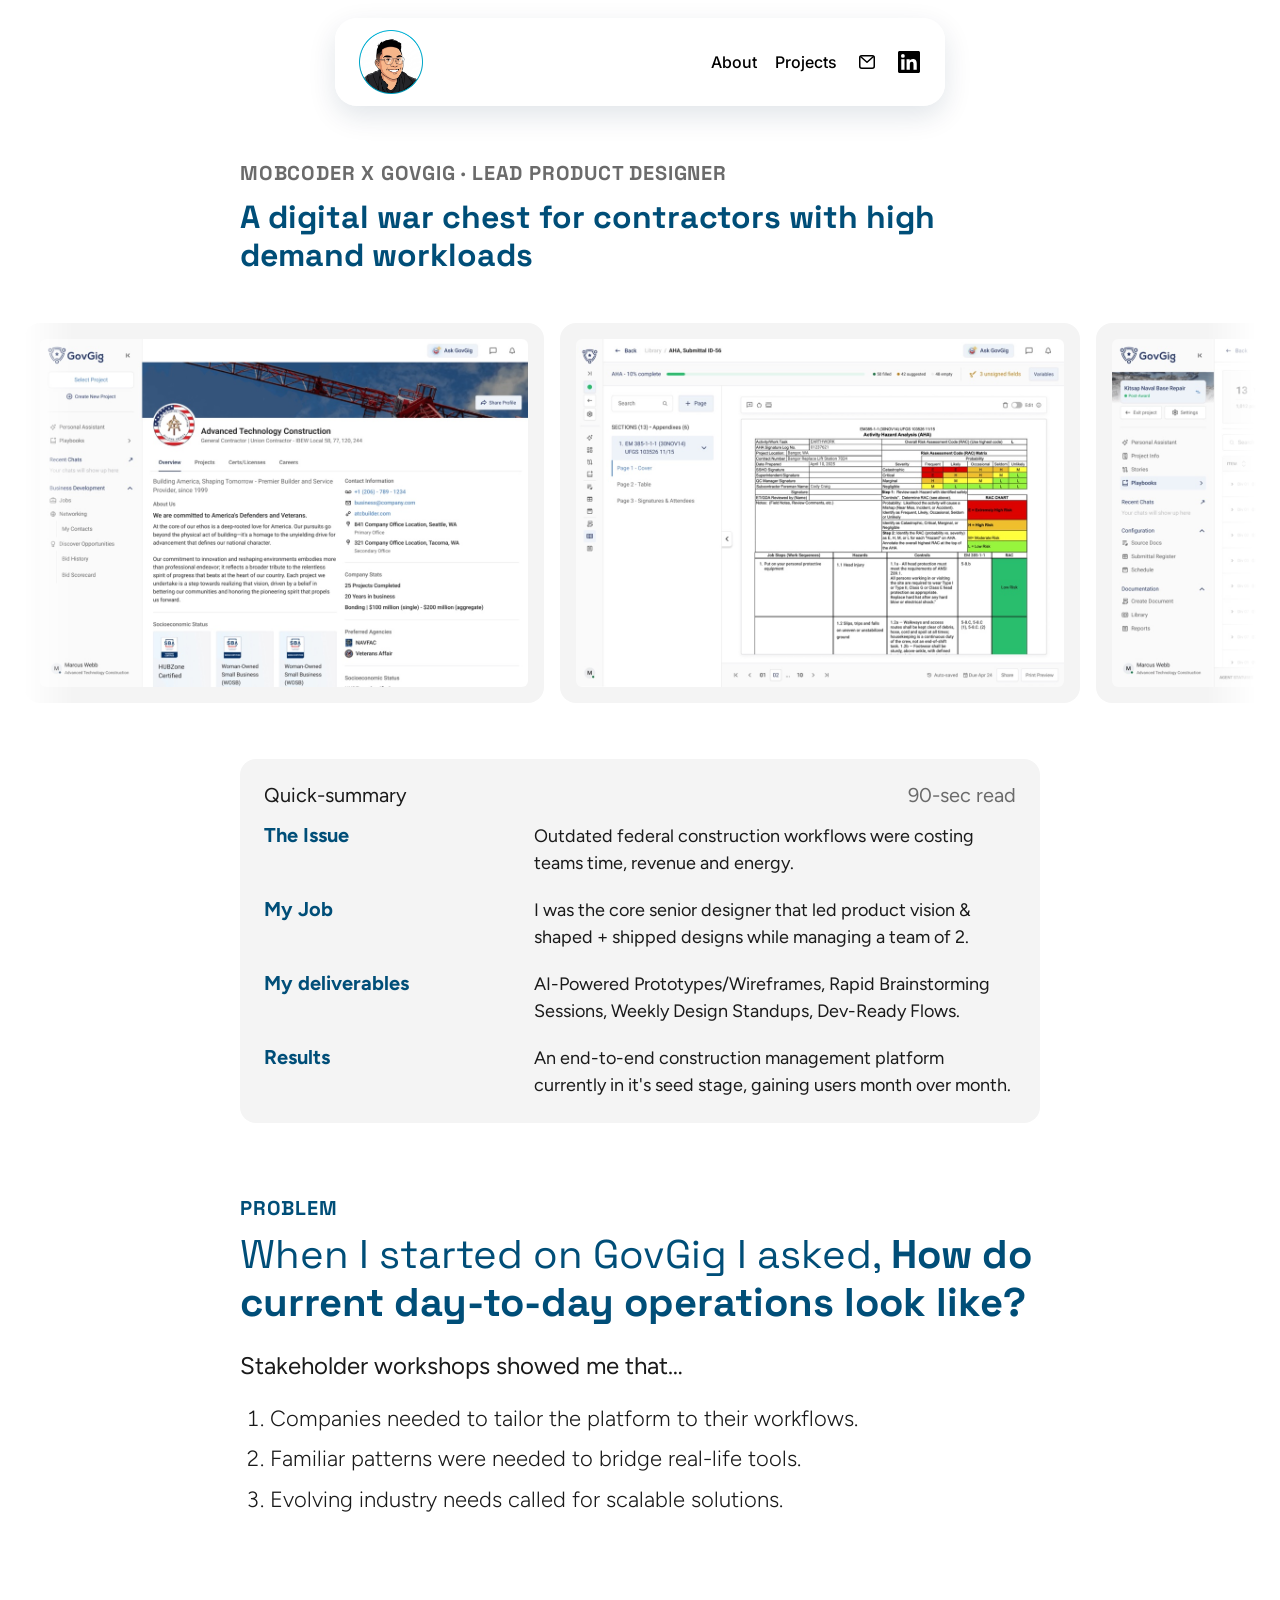
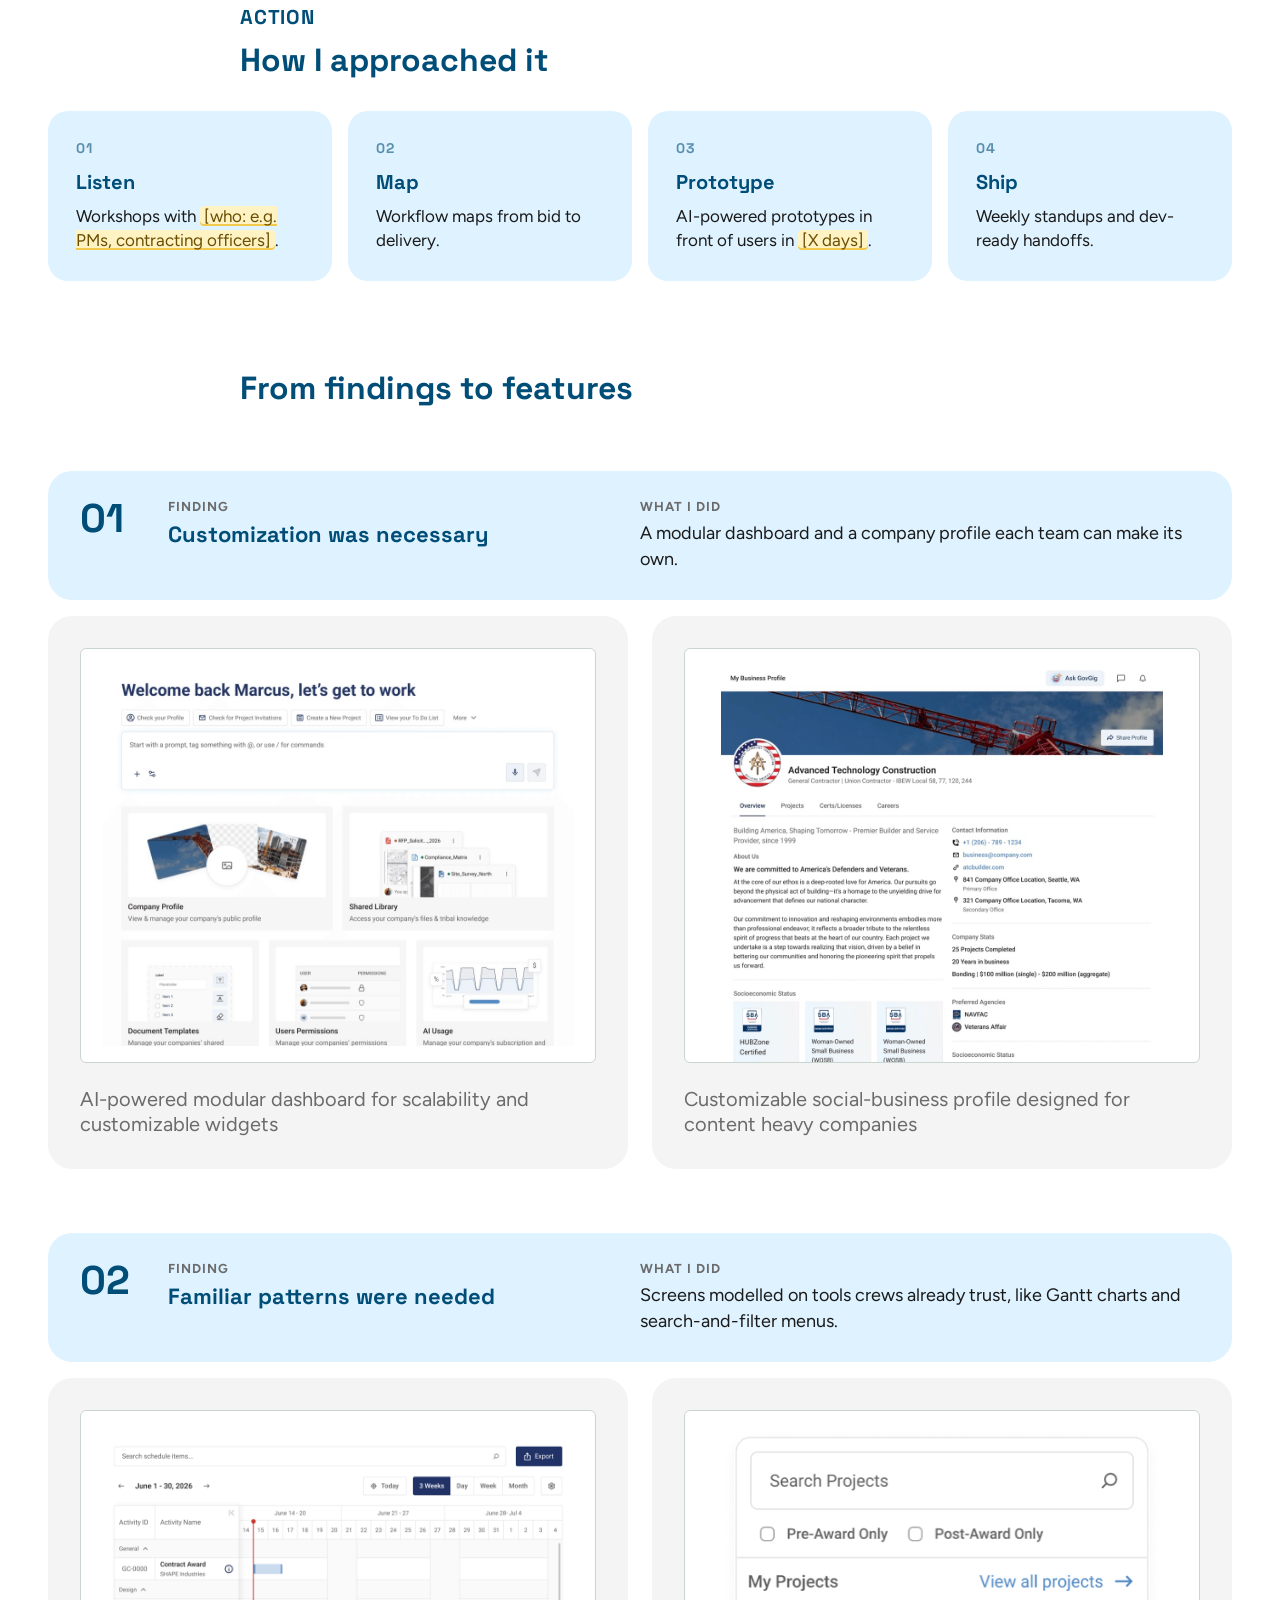
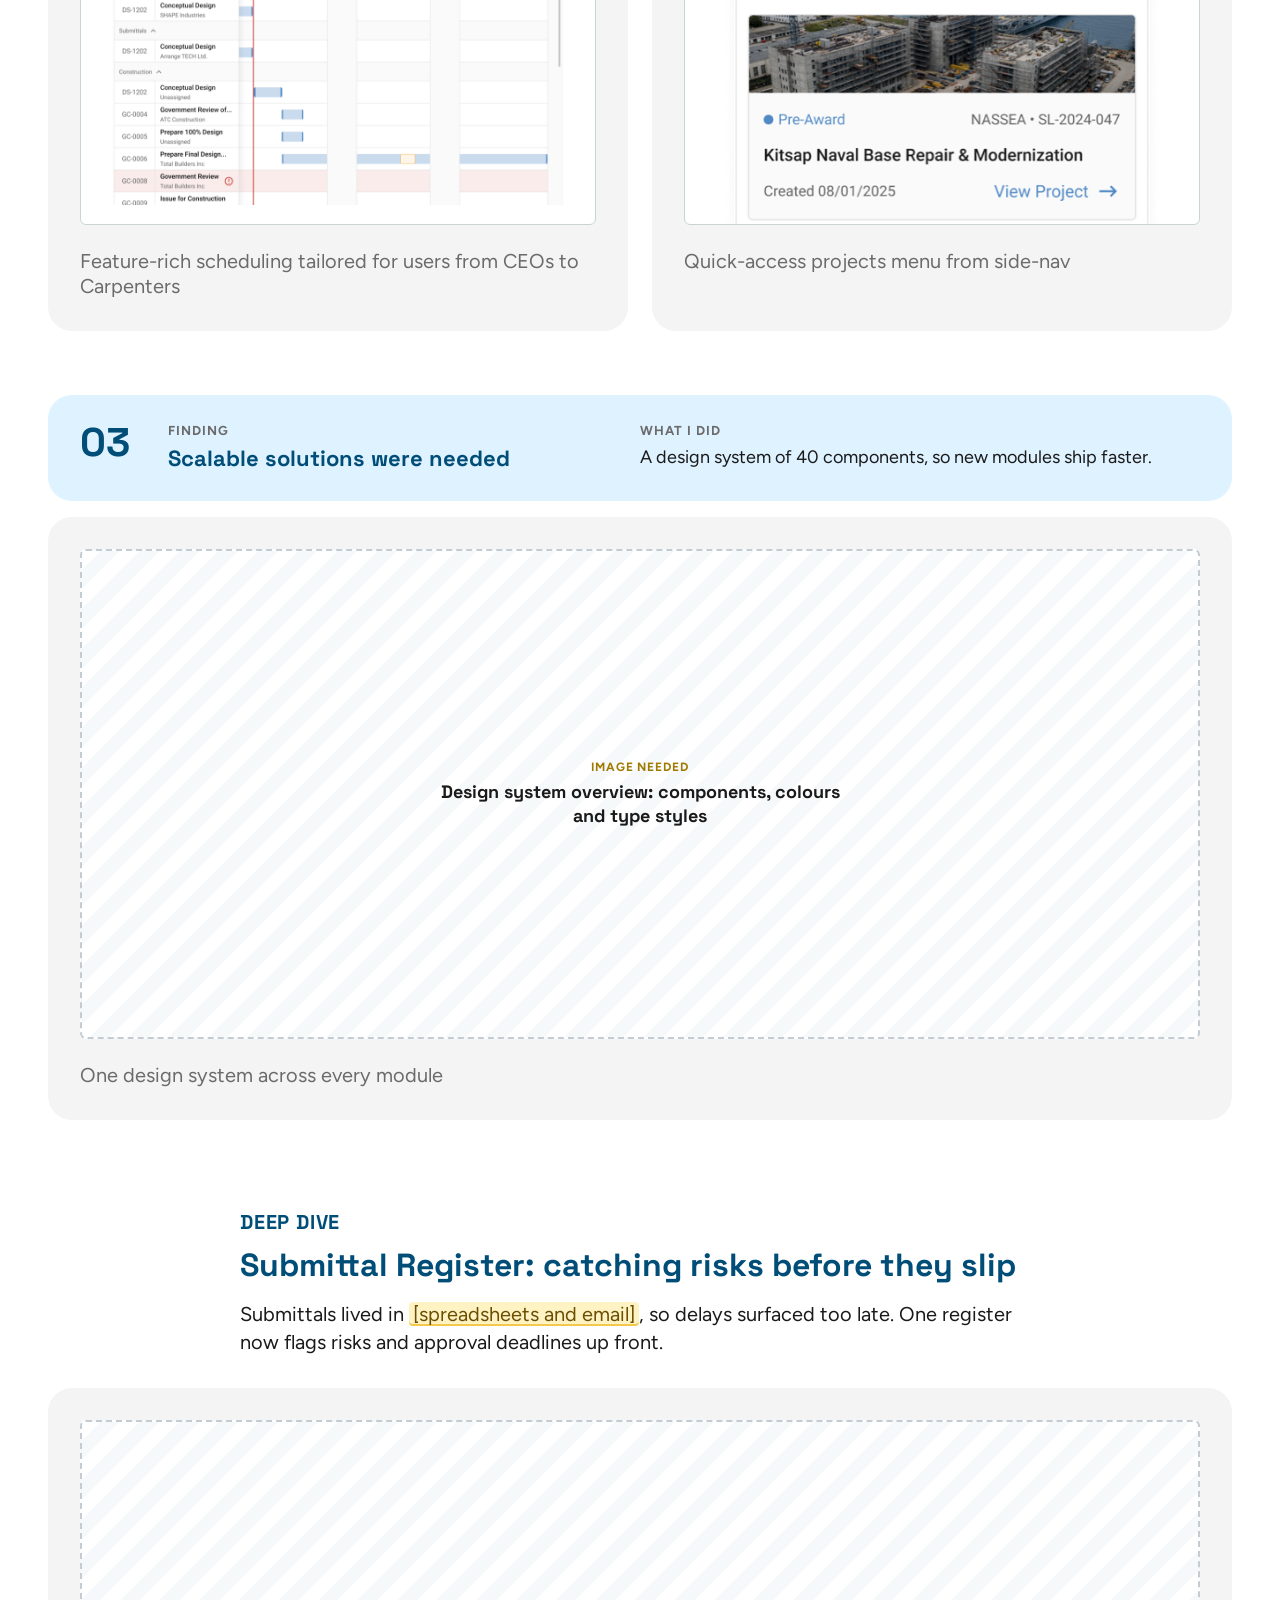
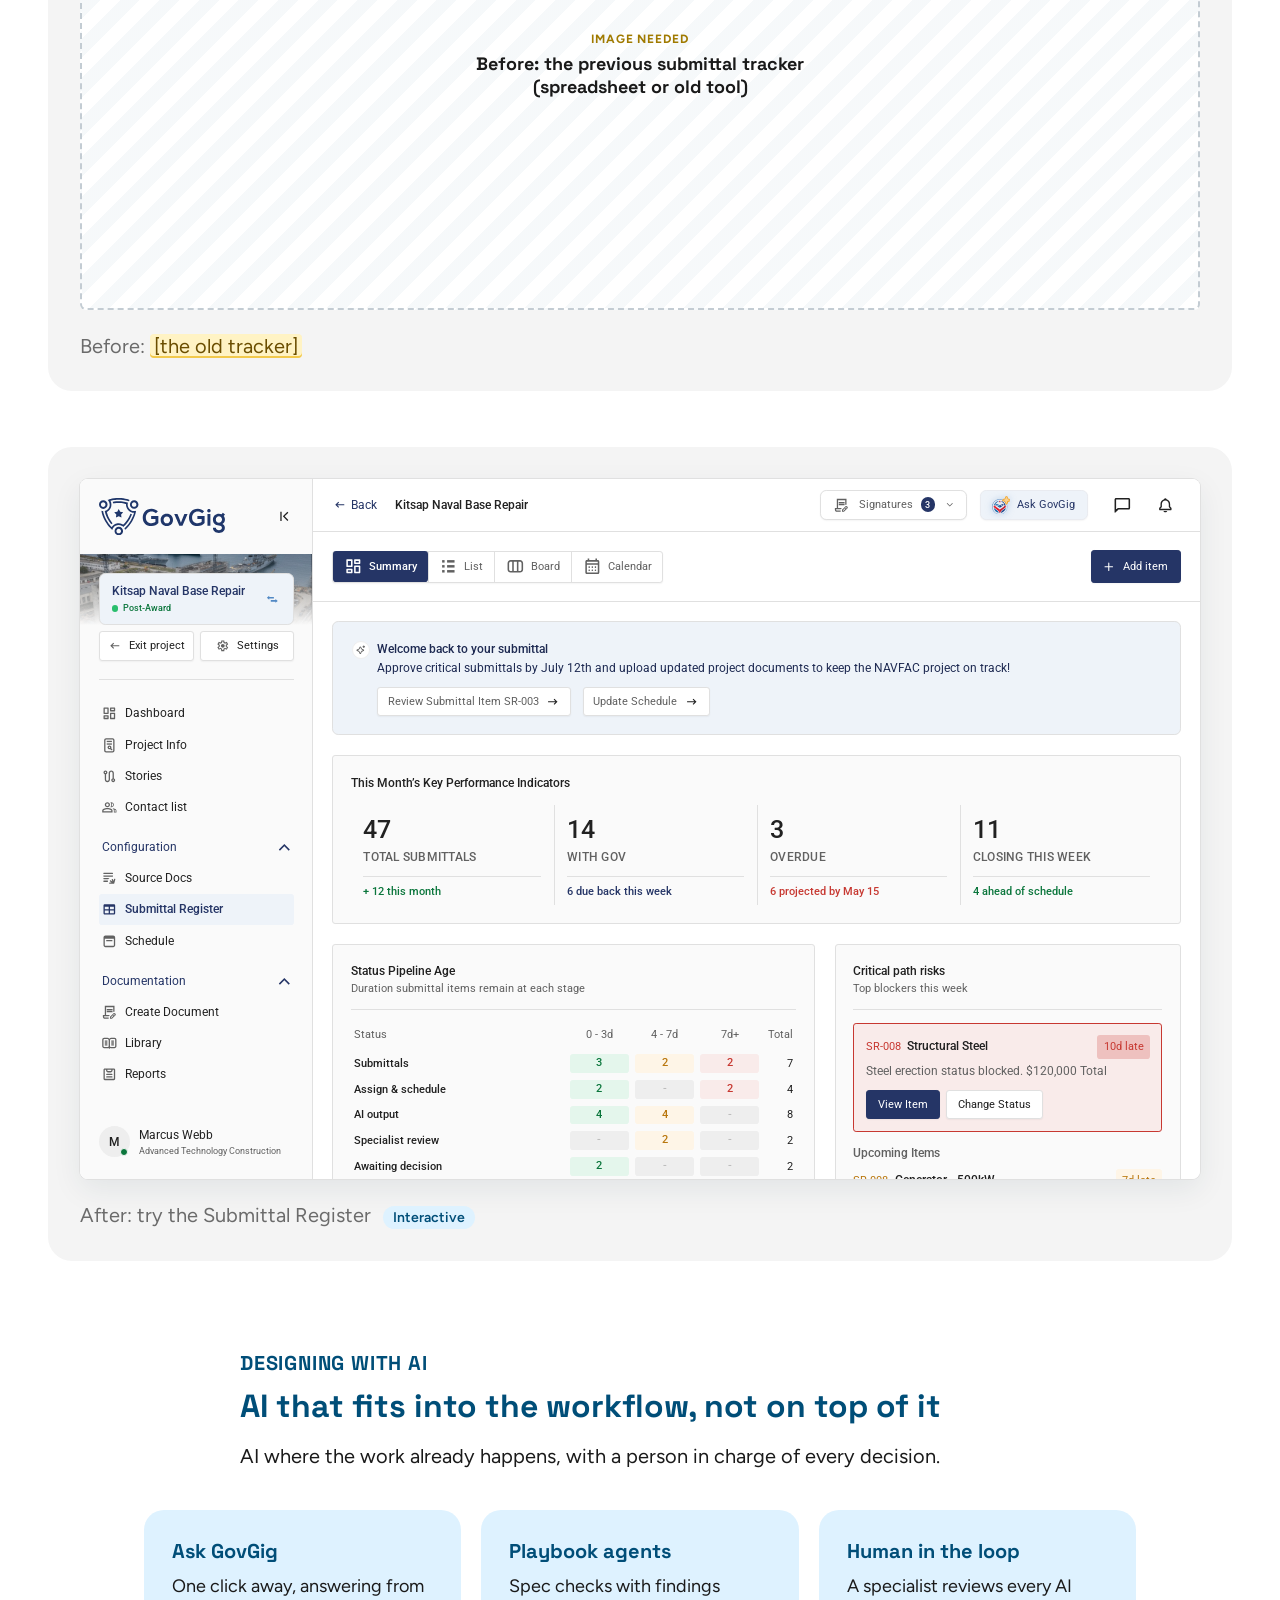
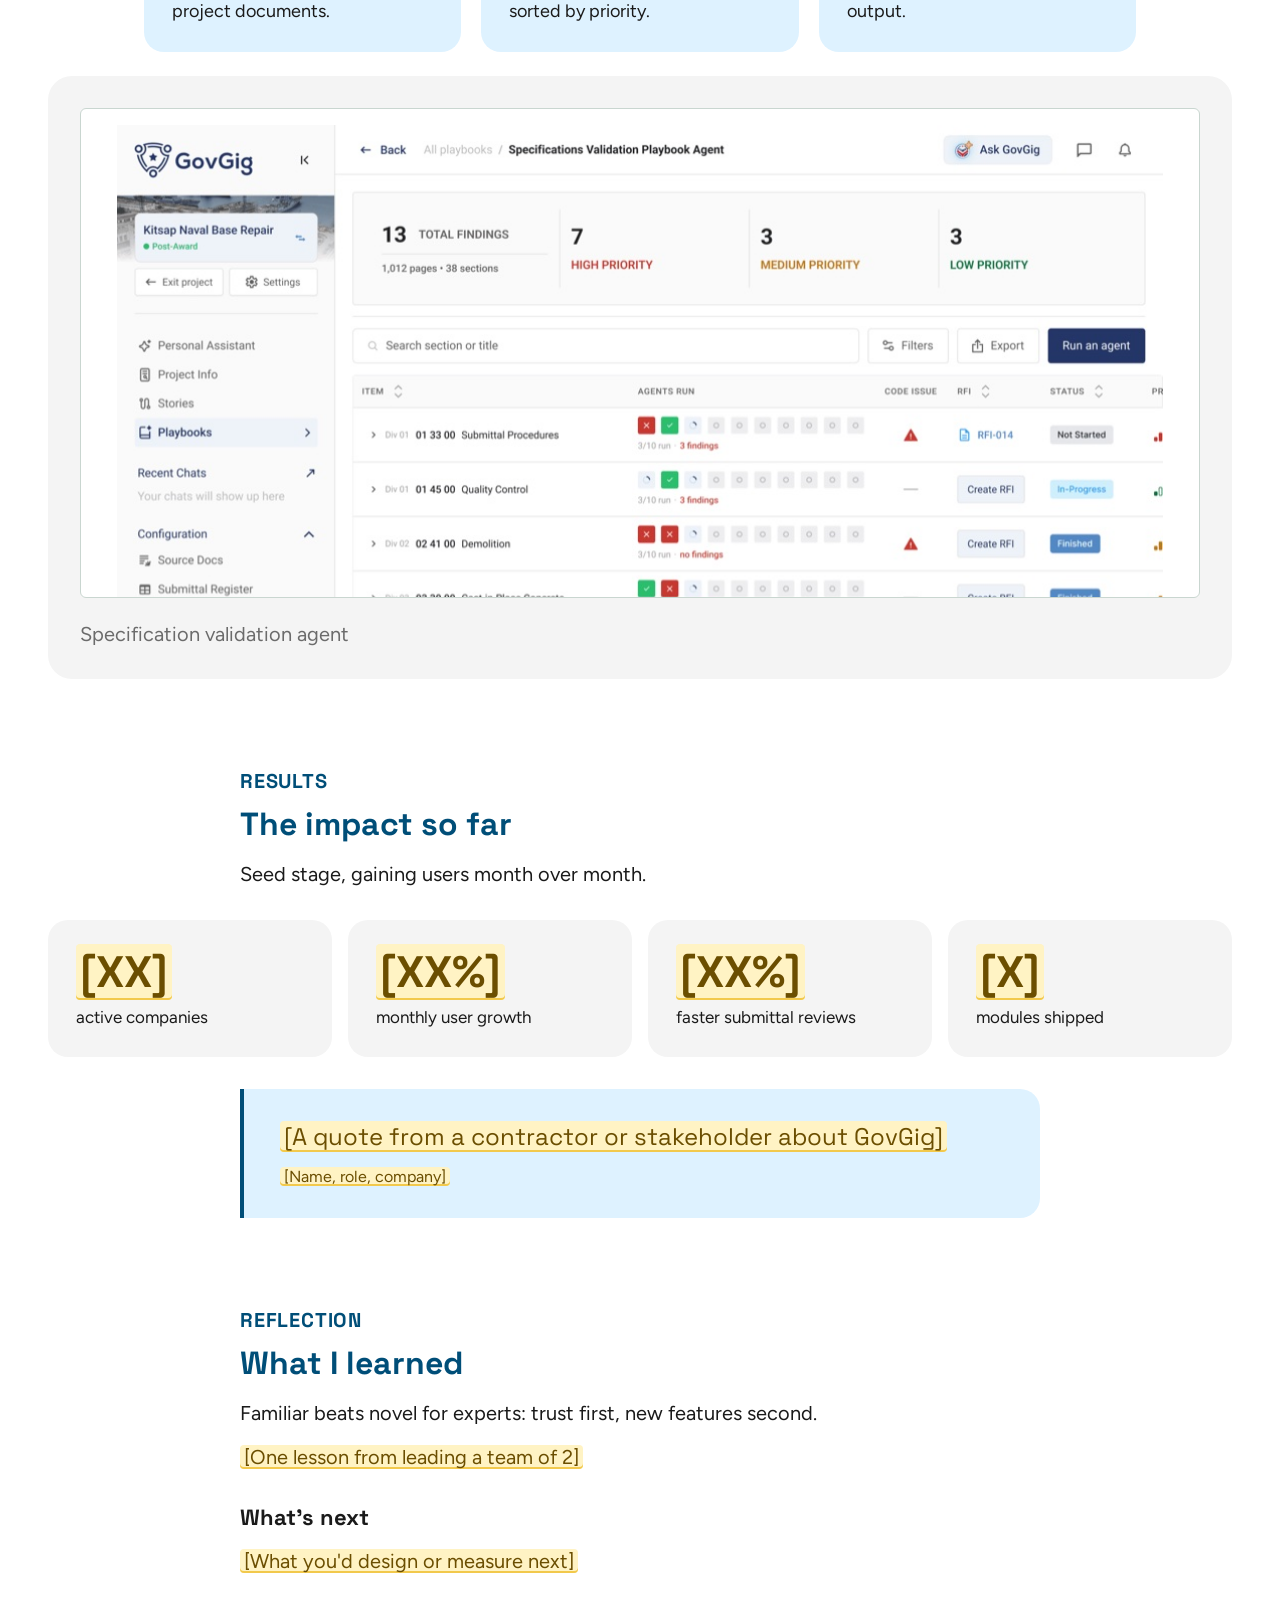
==== commit a5c3f730: "Fill in design system size (40 components) Co-Authored-By: Claude Opus 5.5 <noreply@anthropic.com>" ====
--- a/govgig.html
+++ b/govgig.html
@@ -168,7 +168,7 @@
       <div class="fdf-head">
         <span class="fdf-num">03</span>
         <div><p class="fdf-label">Finding</p><h3 id="fdf-3">Scalable solutions were needed</h3></div>
-        <div><p class="fdf-label">What I did</p><p>A design system of <span class="tbd">[X]</span> components, so new modules ship faster.</p></div>
+        <div><p class="fdf-label">What I did</p><p>A design system of 40 components, so new modules ship faster.</p></div>
       </div>
       <div class="features features--framed">
         <figure class="feature feature--wide">
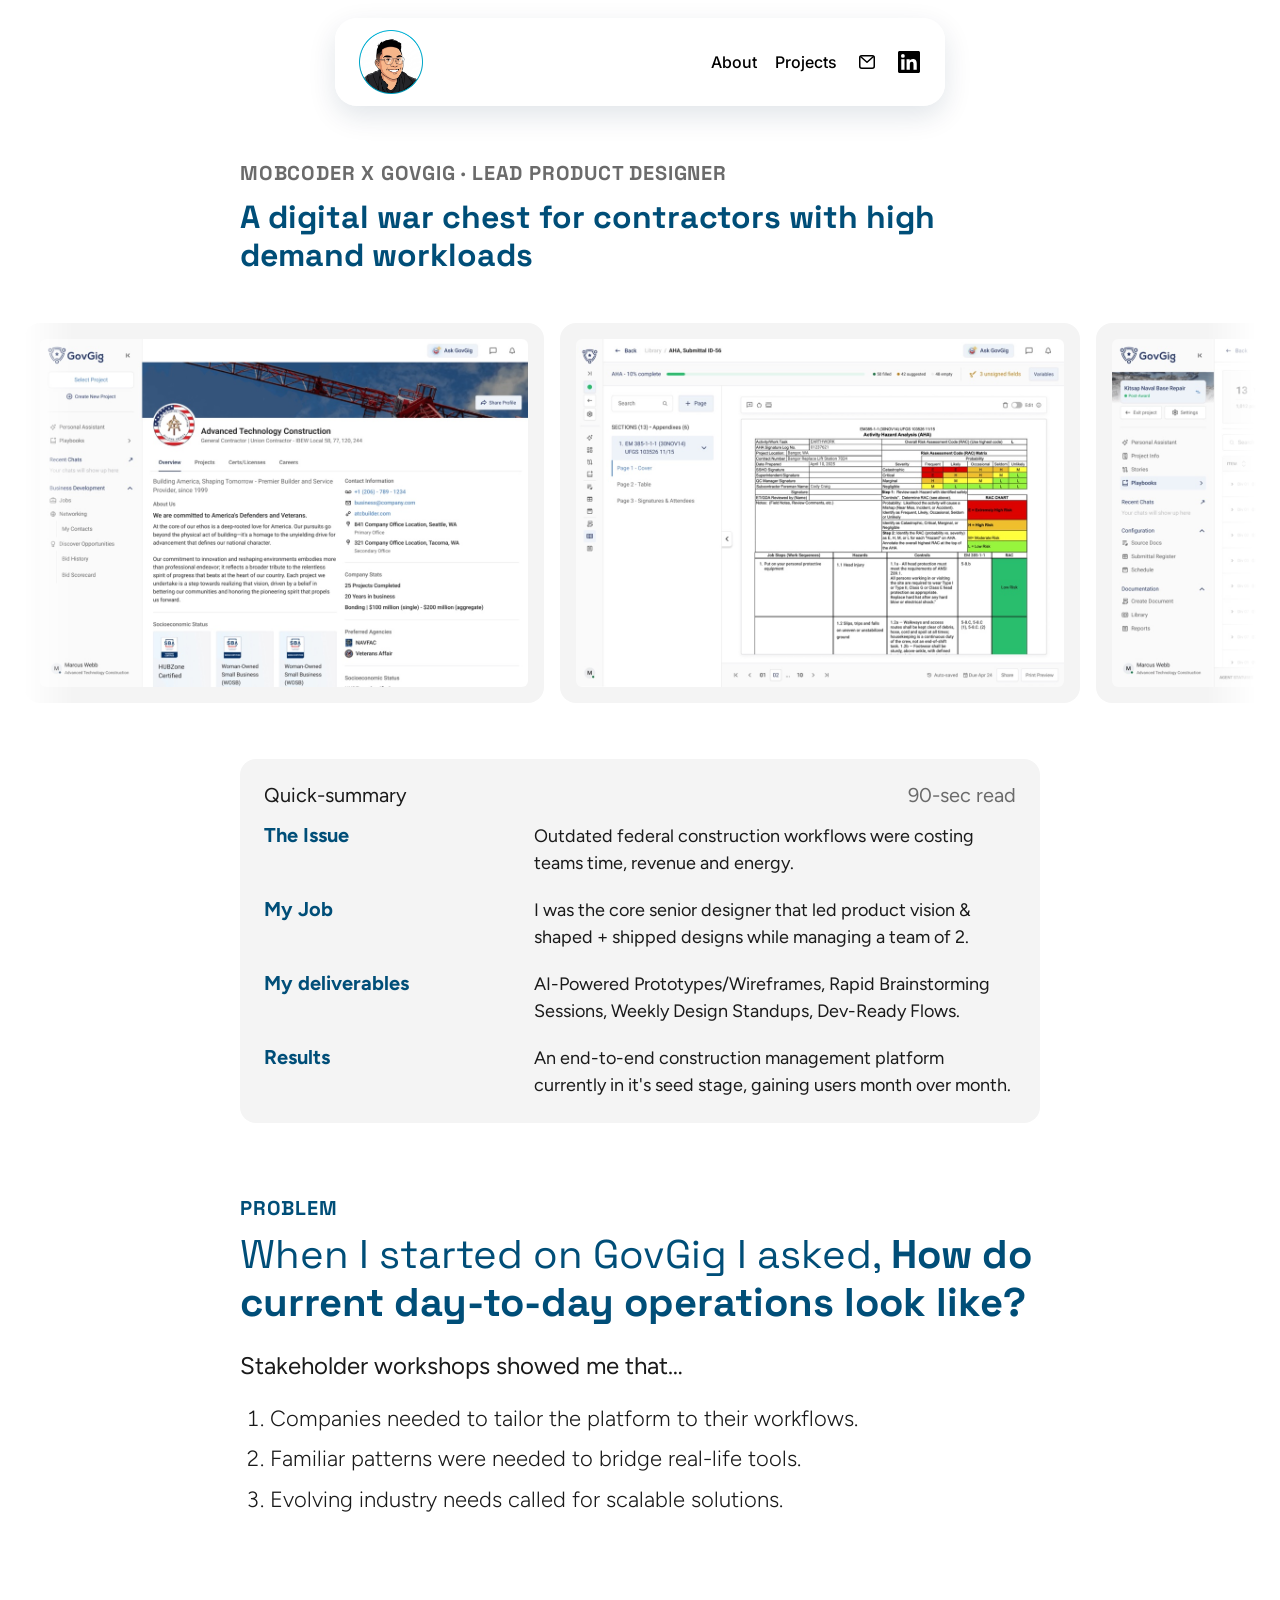
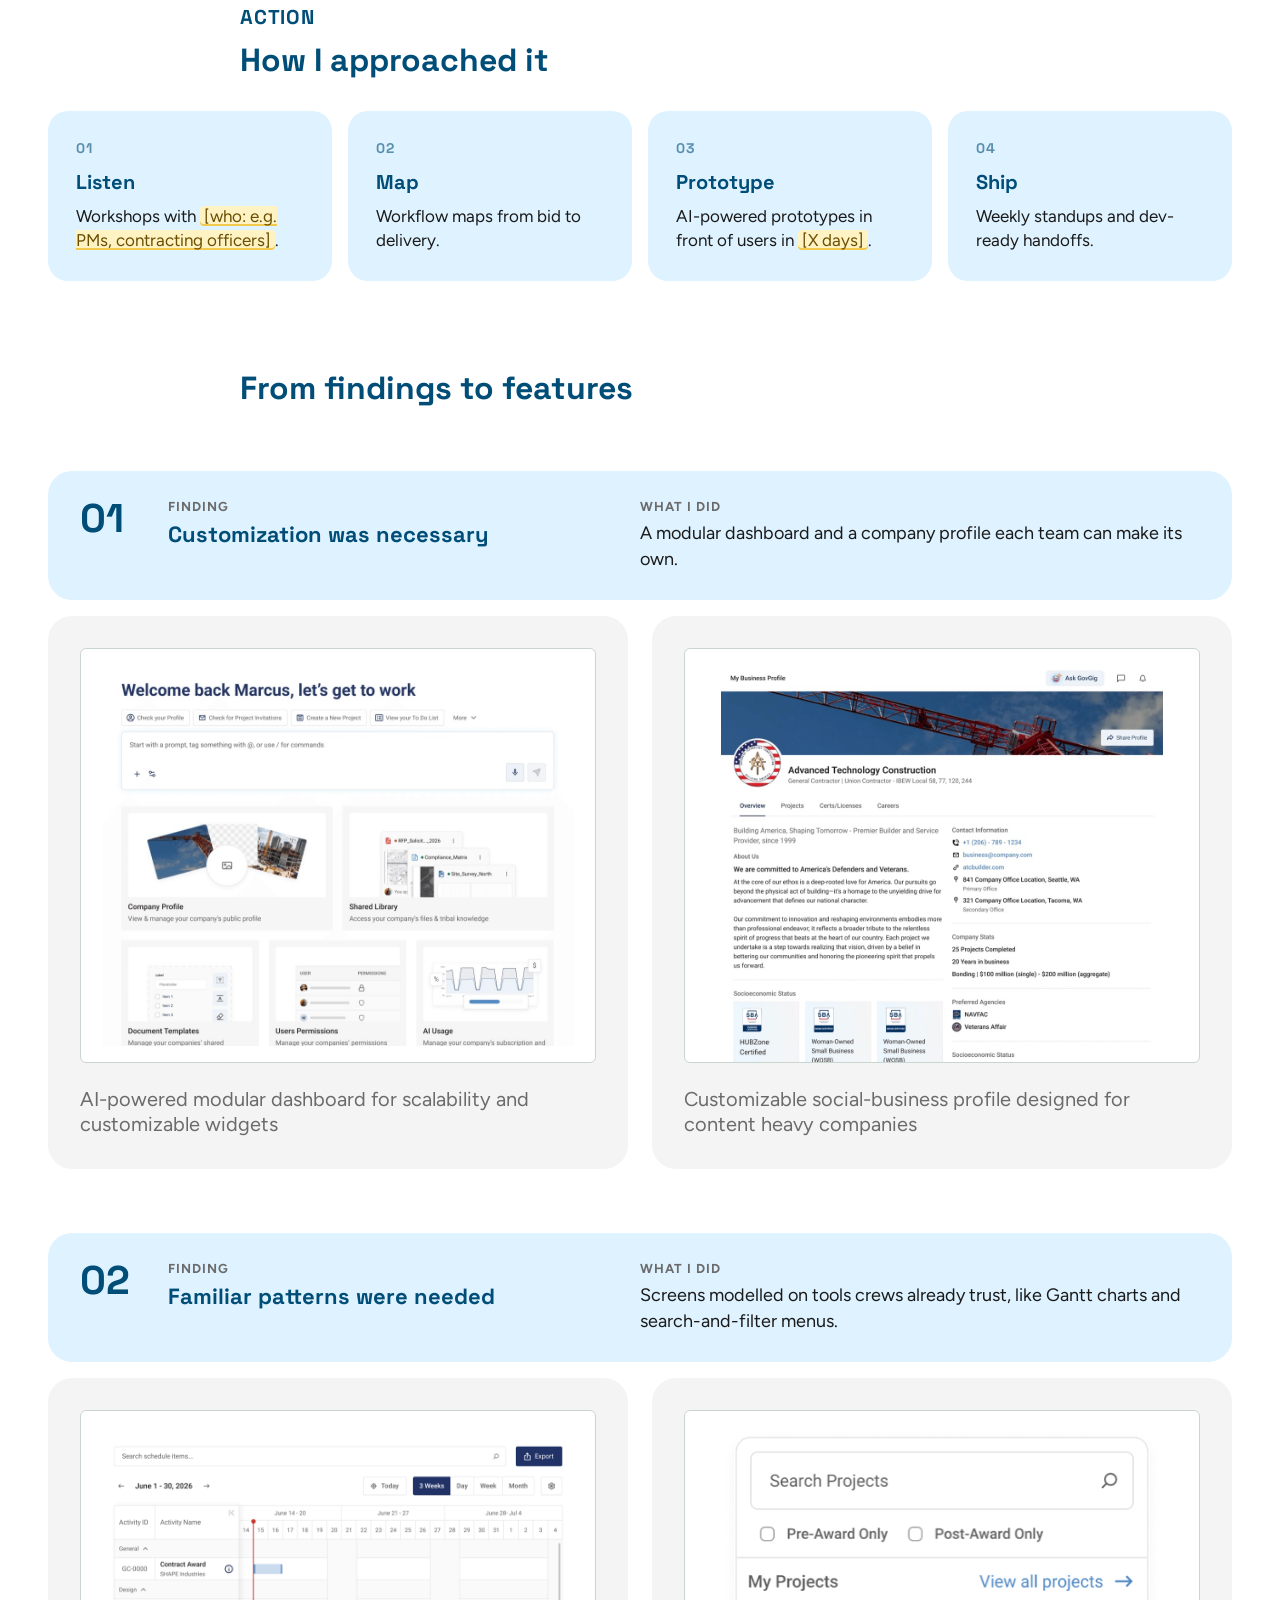
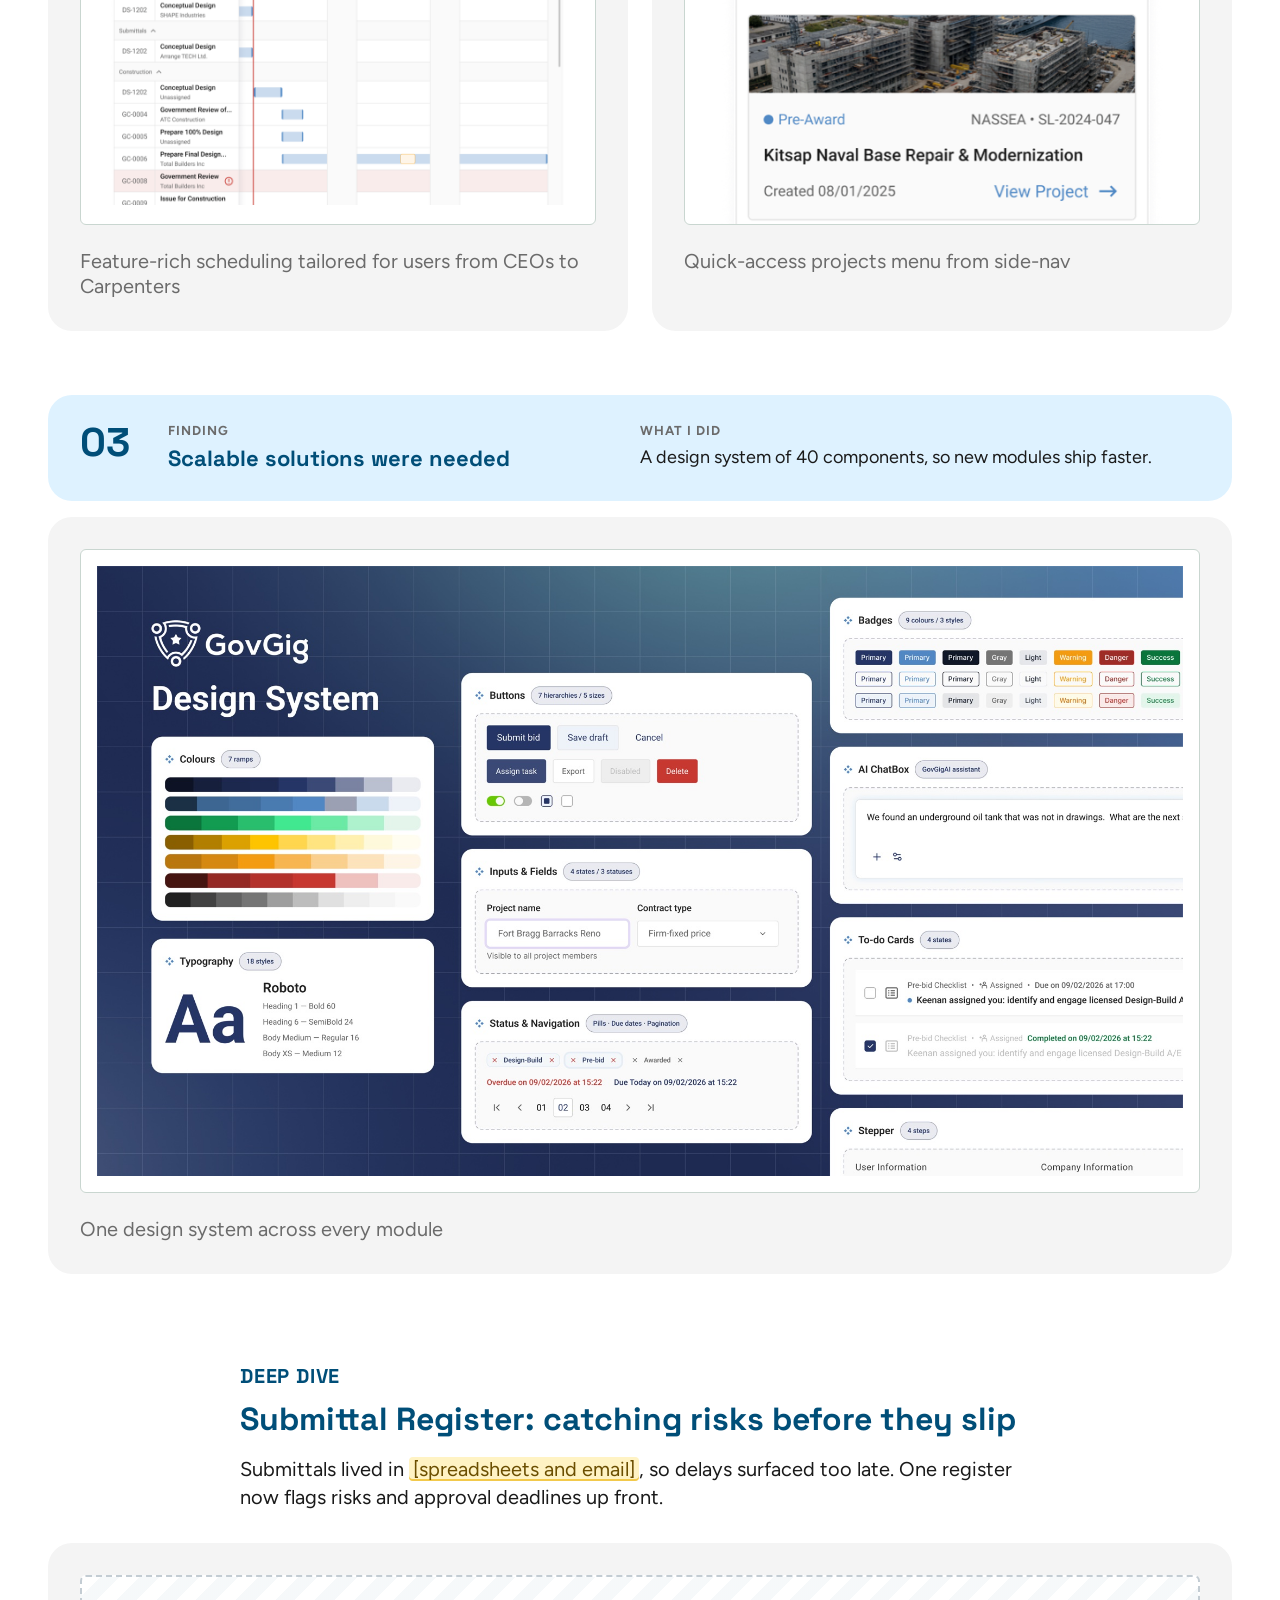
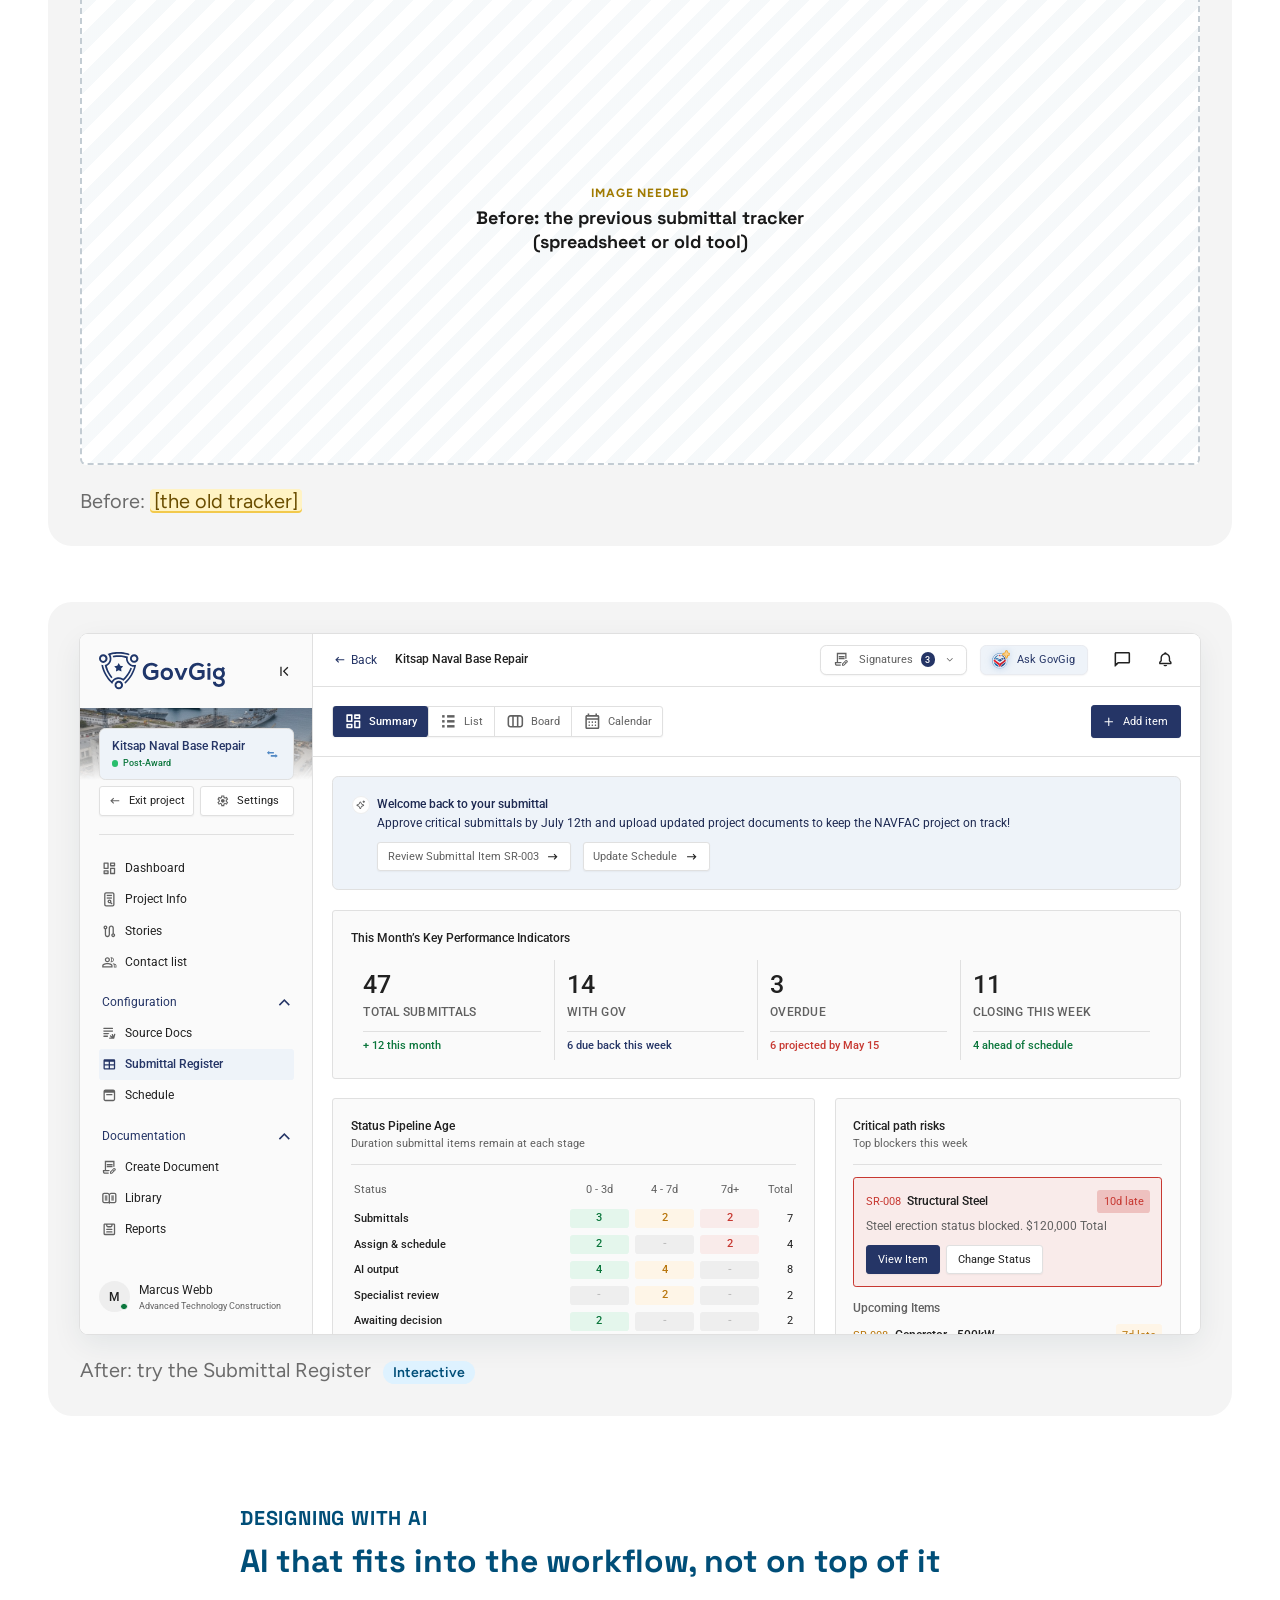
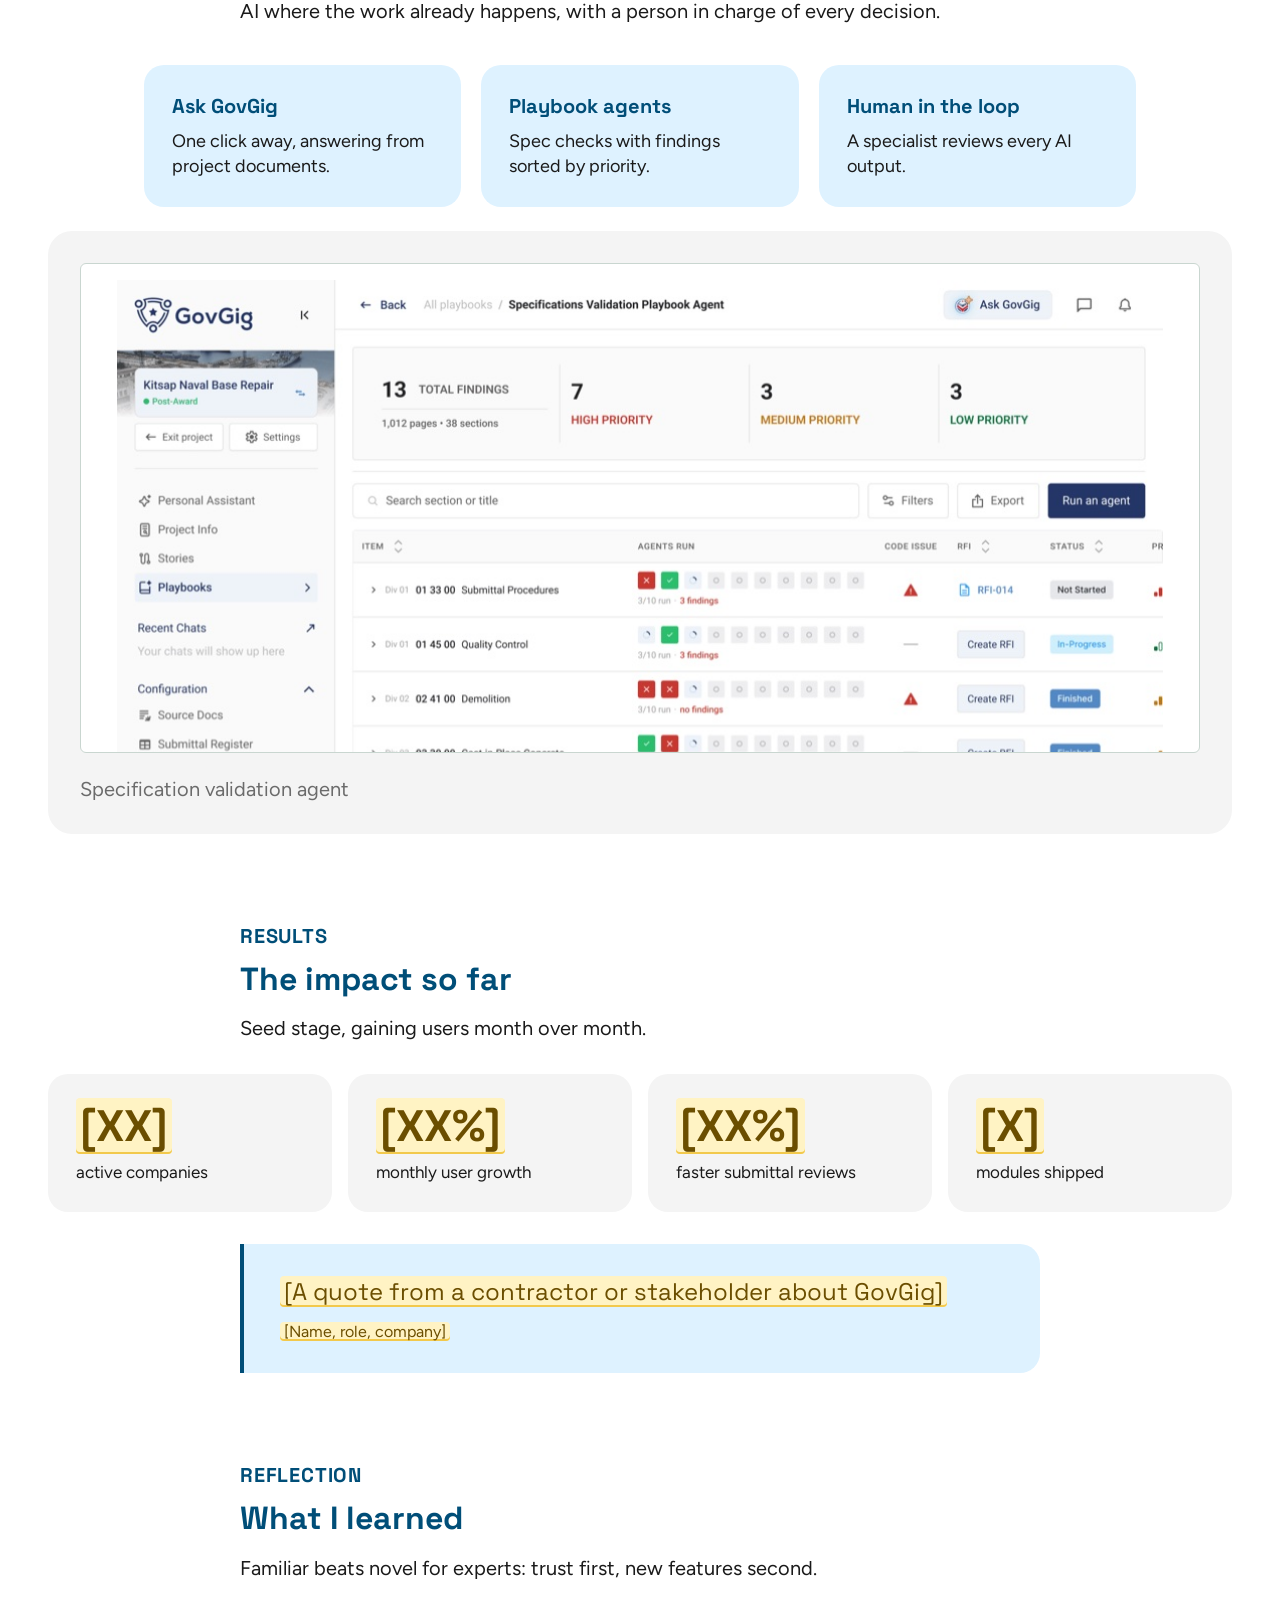
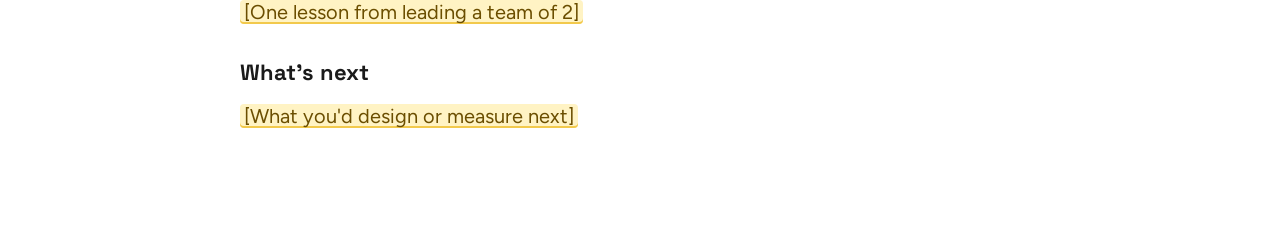
==== commit 5c1fe390: "Add GovGig design system image to section 03 Co-Authored-By: Claude Opus 5.5 <noreply@anthropic.com>" ====
--- a/govgig.html
+++ b/govgig.html
@@ -172,8 +172,9 @@
       </div>
       <div class="features features--framed">
         <figure class="feature feature--wide">
-          <!-- PLACEHOLDER: replace with a design system image -->
-          <div class="ph" role="img" aria-label="Image placeholder: design system overview"><span>Image needed</span><strong>Design system overview: components, colours and type styles</strong></div>
+          <button type="button" class="zoom" data-full="assets/govgig/feature-design-system.jpg" aria-label="Enlarge: GovGig design system overview">
+            <img class="natural" src="assets/govgig/page/feature-design-system.jpg" alt="GovGig design system: colour ramps, Roboto type styles, buttons, inputs, badges, status pills, AI chatbox, to-do cards and stepper">
+          </button>
           <figcaption>One design system across every module</figcaption>
         </figure>
       </div>
--- a/case-study.css
+++ b/case-study.css
@@ -663,3 +663,6 @@
   .quote p { font-size: 20px; }
   .feature--wide .ph, .feature--wide img { aspect-ratio: 4 / 3; }
 }
+/* Wide image shown at its own proportions (e.g. GovGig design system) */
+.feature--wide img.natural, .features--framed .feature img.natural { aspect-ratio: auto; height: auto; object-fit: initial; padding: 16px; }
+@media (max-width: 760px) { .features--framed .feature img.natural { padding: 10px; } }
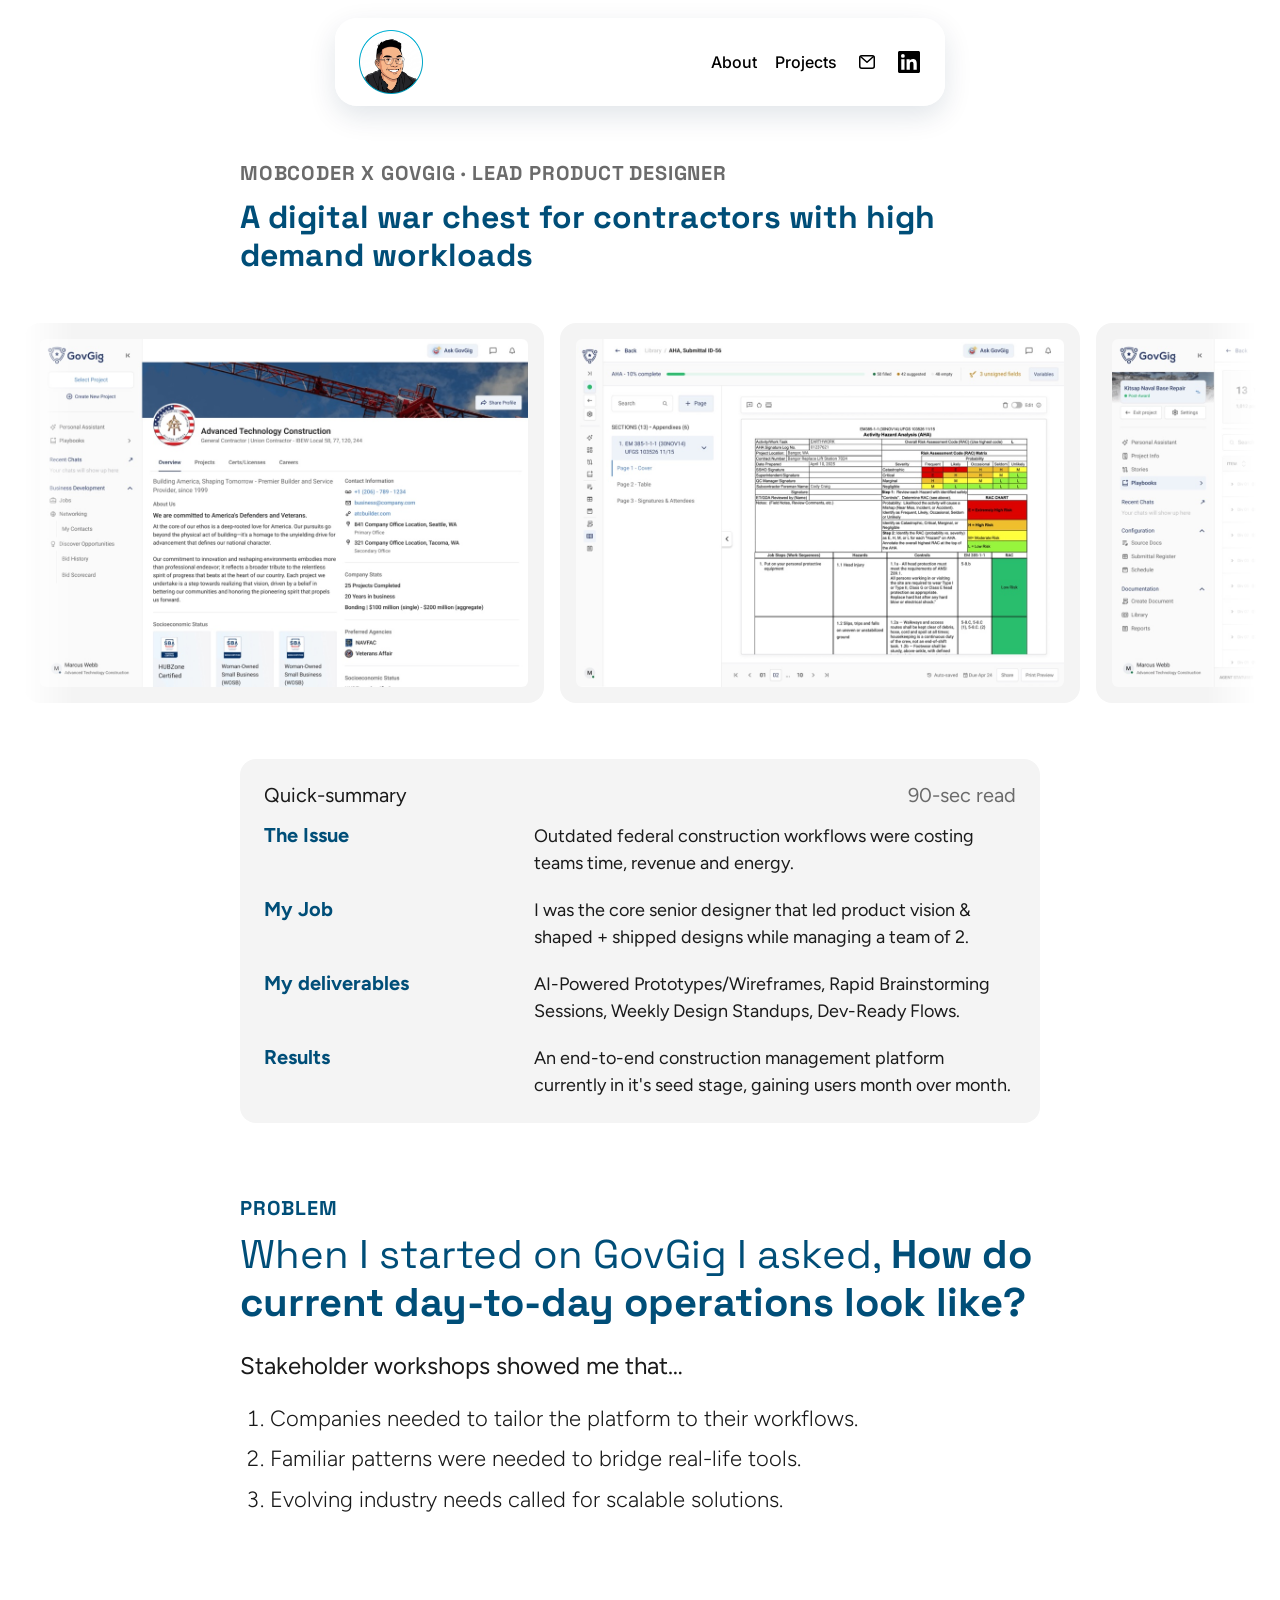
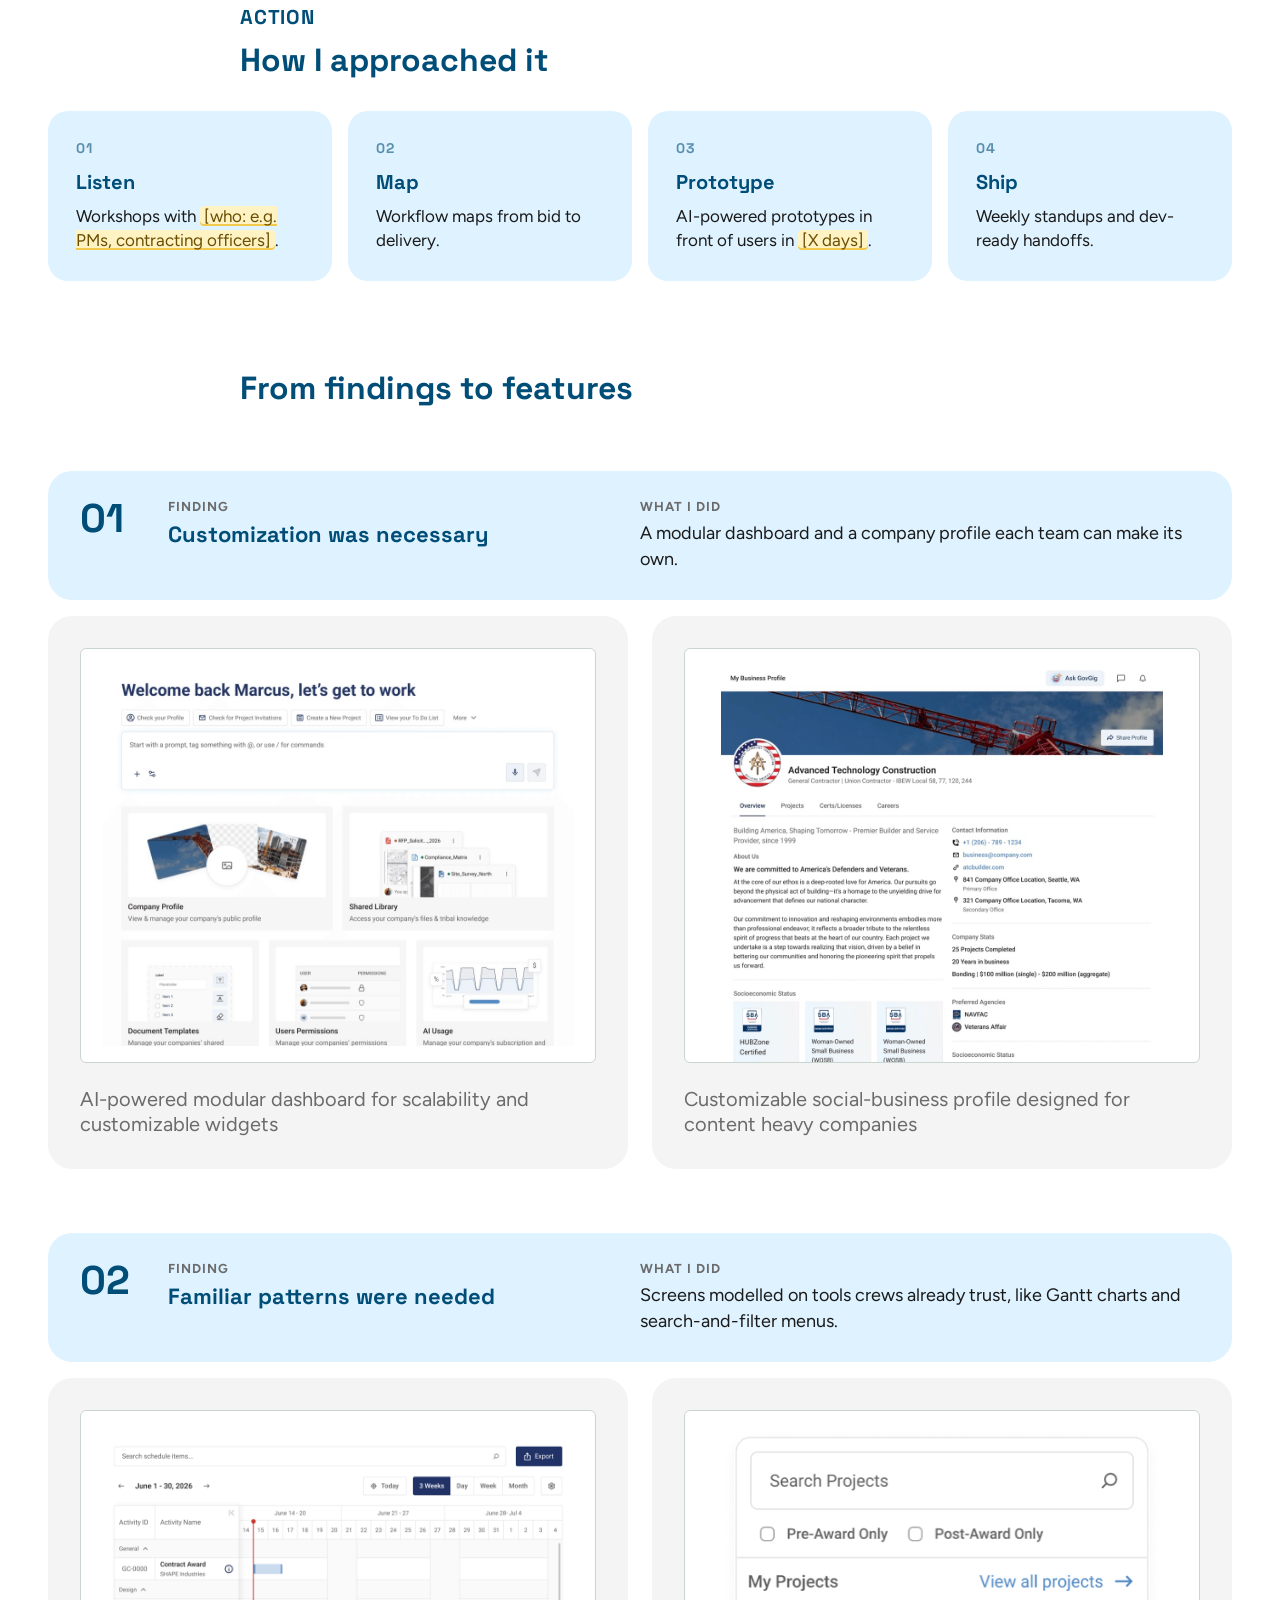
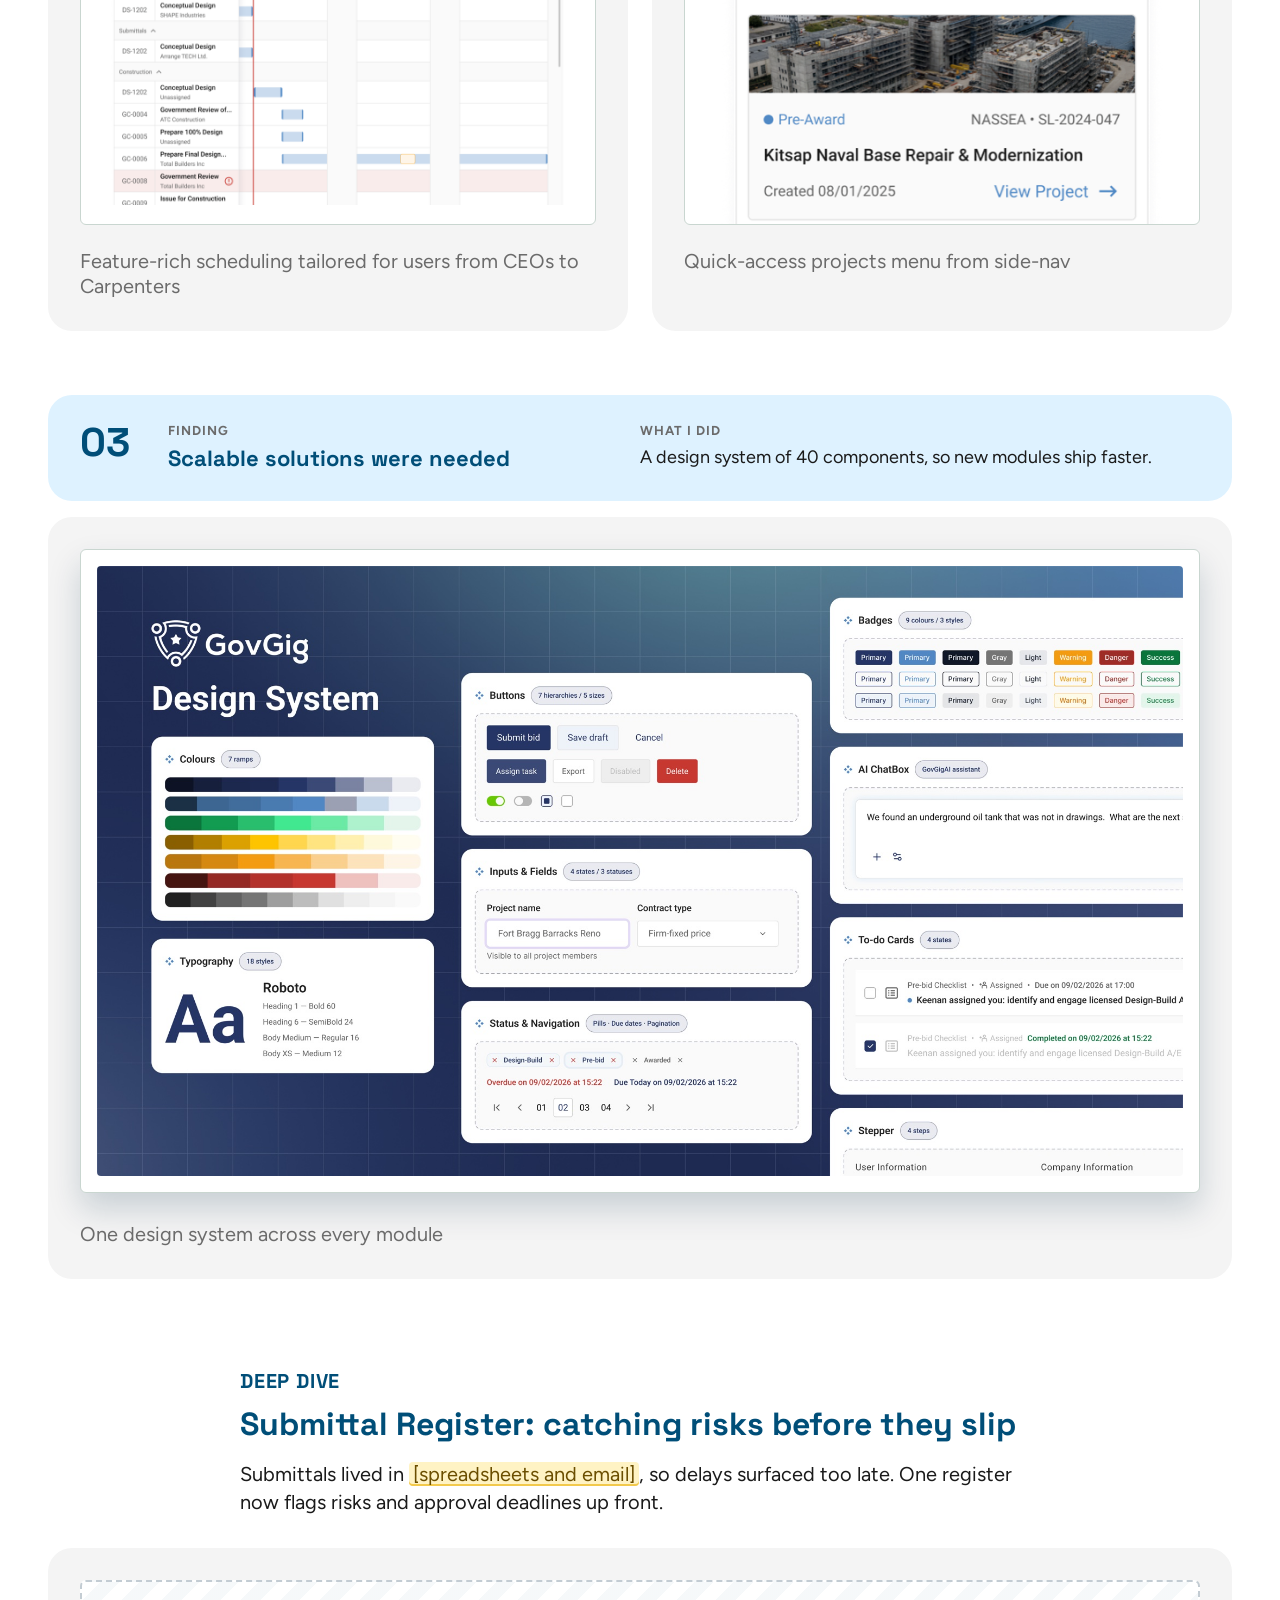
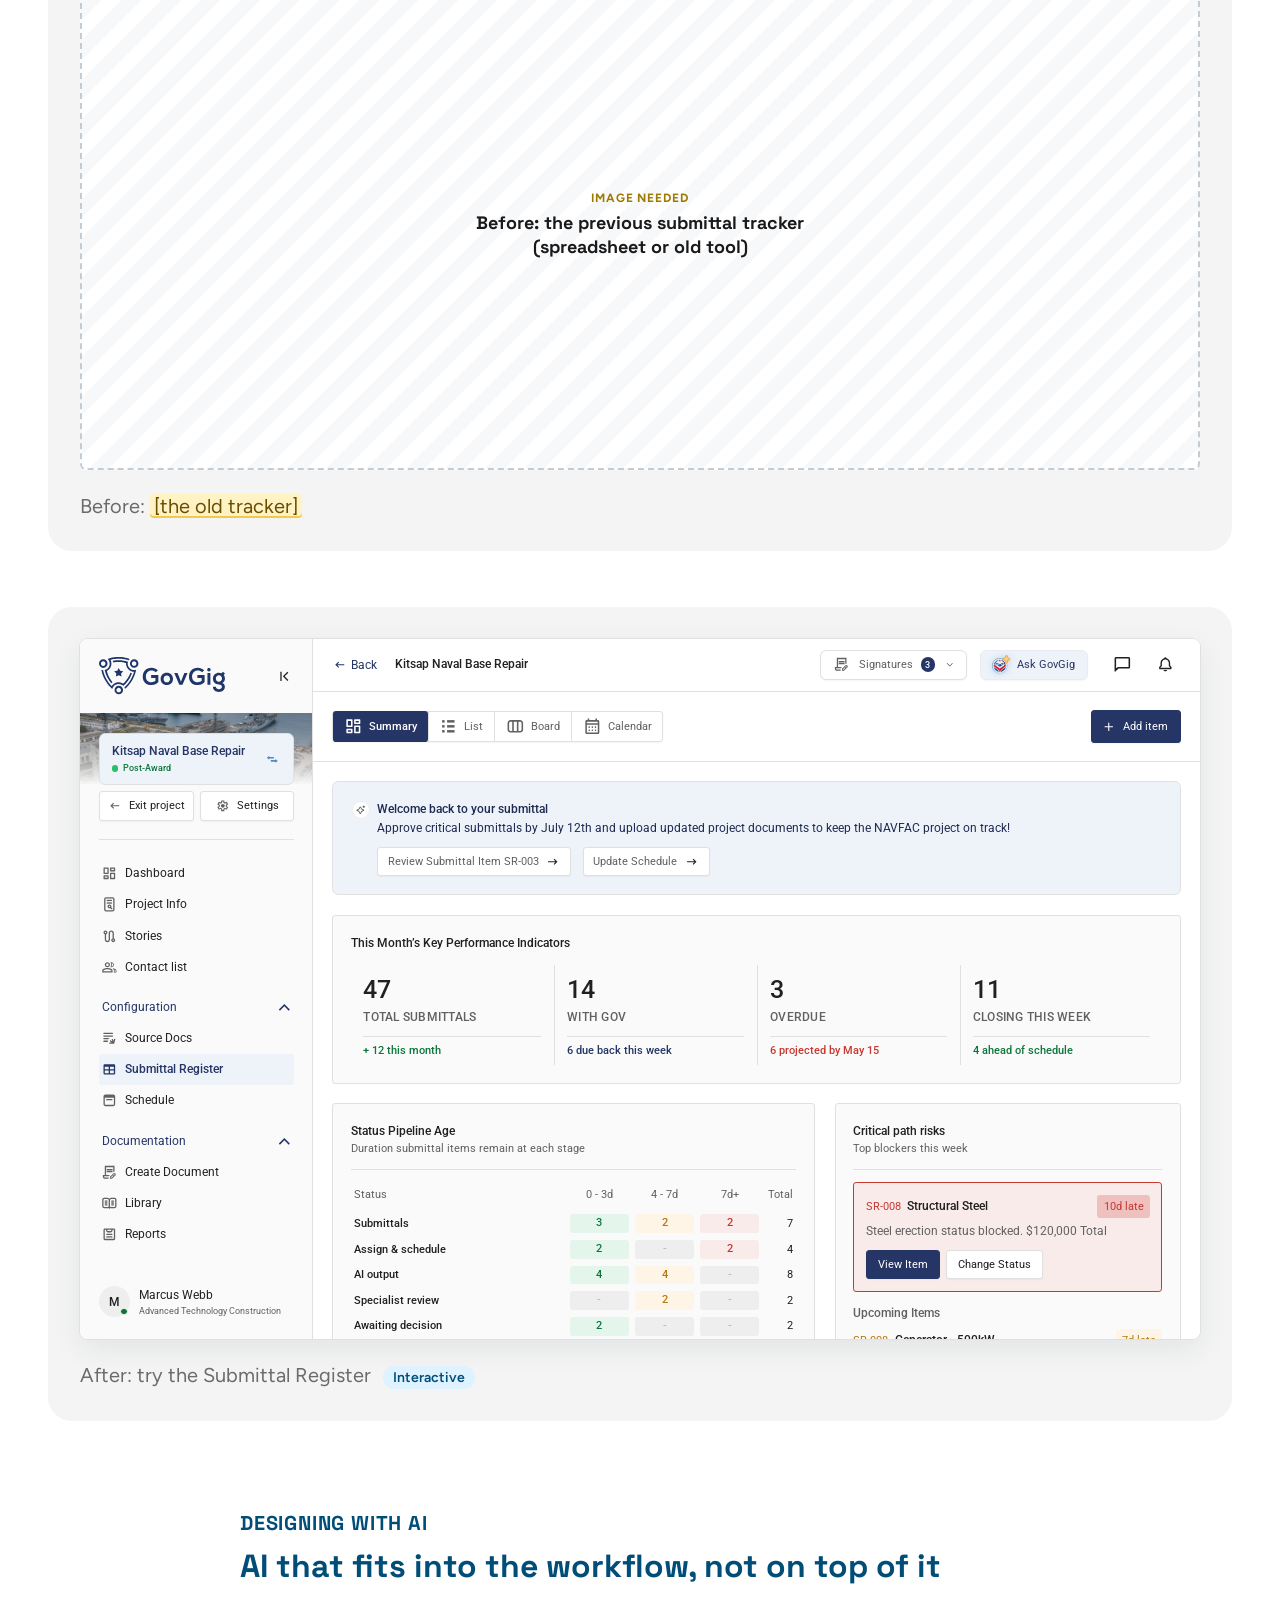
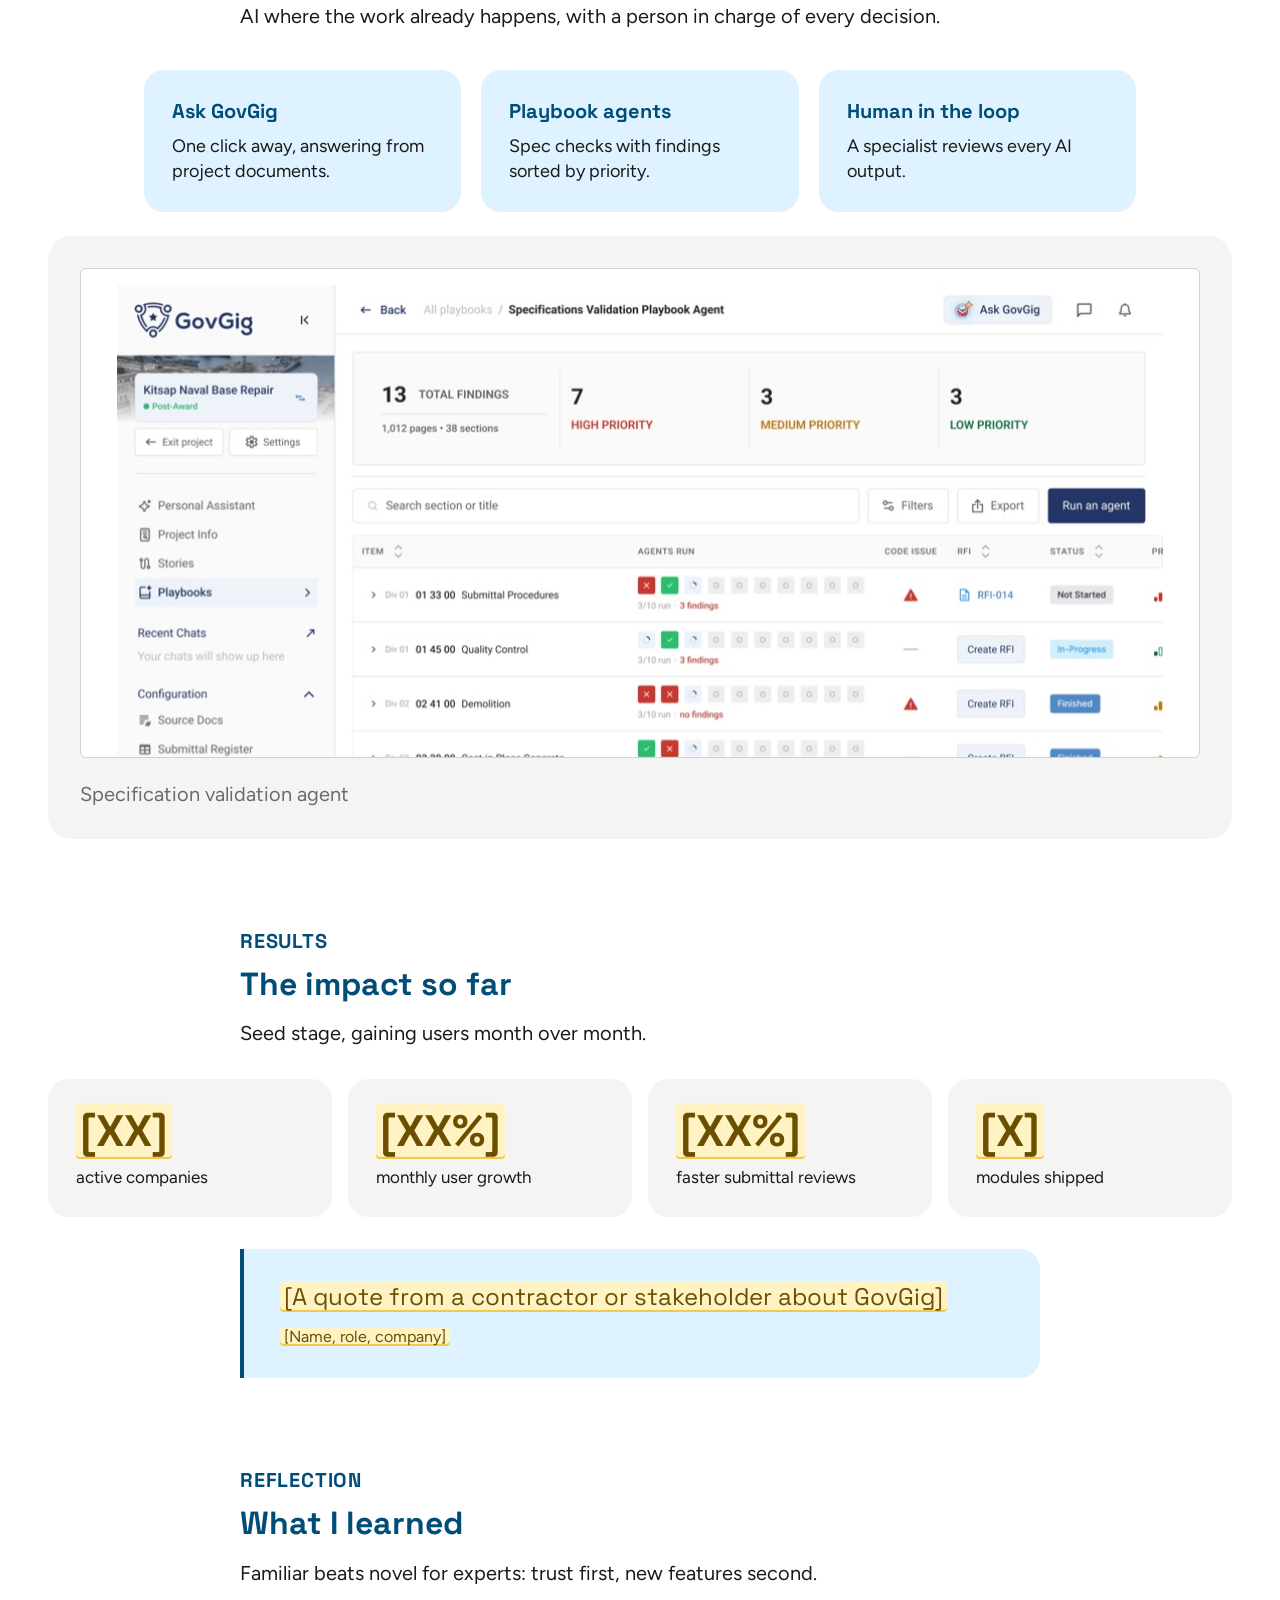
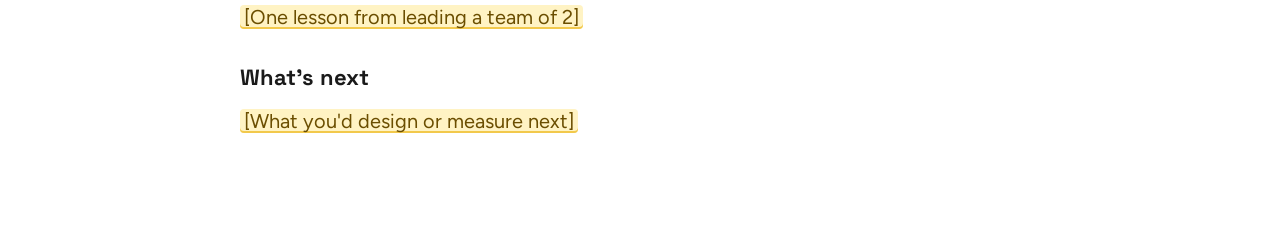
==== commit eee7ebb0: "Round the design system image corners (4px) Co-Authored-By: Claude Opus 5.5 <noreply@anthropic.com>" ====
--- a/govgig.html
+++ b/govgig.html
@@ -172,7 +172,7 @@
       </div>
       <div class="features features--framed">
         <figure class="feature feature--wide">
-          <button type="button" class="zoom" data-full="assets/govgig/feature-design-system.jpg" aria-label="Enlarge: GovGig design system overview">
+          <button type="button" class="zoom frame" data-full="assets/govgig/feature-design-system.jpg" aria-label="Enlarge: GovGig design system overview">
             <img class="natural" src="assets/govgig/page/feature-design-system.jpg" alt="GovGig design system: colour ramps, Roboto type styles, buttons, inputs, badges, status pills, AI chatbox, to-do cards and stepper">
           </button>
           <figcaption>One design system across every module</figcaption>
--- a/case-study.css
+++ b/case-study.css
@@ -664,5 +664,7 @@
   .feature--wide .ph, .feature--wide img { aspect-ratio: 4 / 3; }
 }
 /* Wide image shown at its own proportions (e.g. GovGig design system) */
-.feature--wide img.natural, .features--framed .feature img.natural { aspect-ratio: auto; height: auto; object-fit: initial; padding: 16px; }
-@media (max-width: 760px) { .features--framed .feature img.natural { padding: 10px; } }
+/* The white frame sits on the button so the image itself can have rounded corners */
+.feature button.zoom.frame { padding: 16px; border: 1px solid #c9d6d0; border-radius: 6px; background: #fff; }
+.feature--wide img.natural, .features--framed .feature img.natural { aspect-ratio: auto; height: auto; object-fit: initial; padding: 0; border: 0; border-radius: 4px; }
+@media (max-width: 760px) { .feature button.zoom.frame { padding: 10px; } }
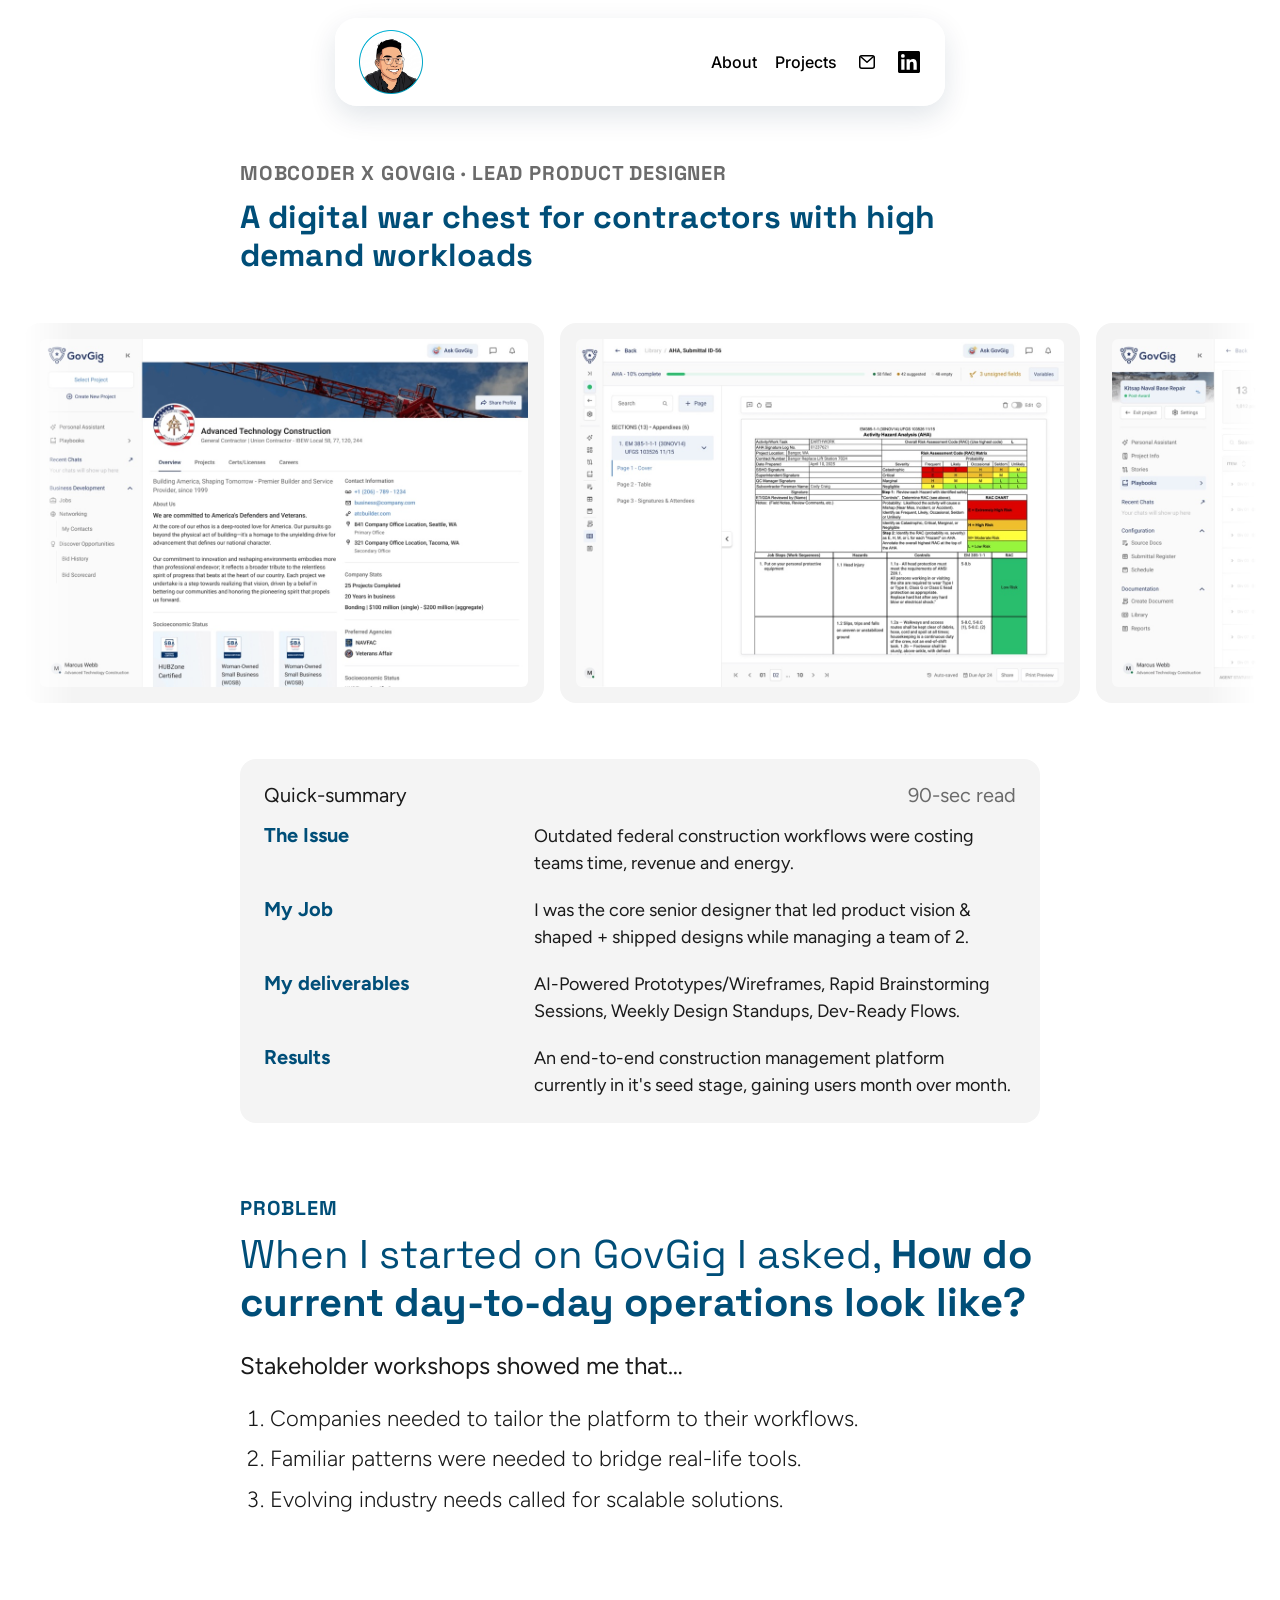
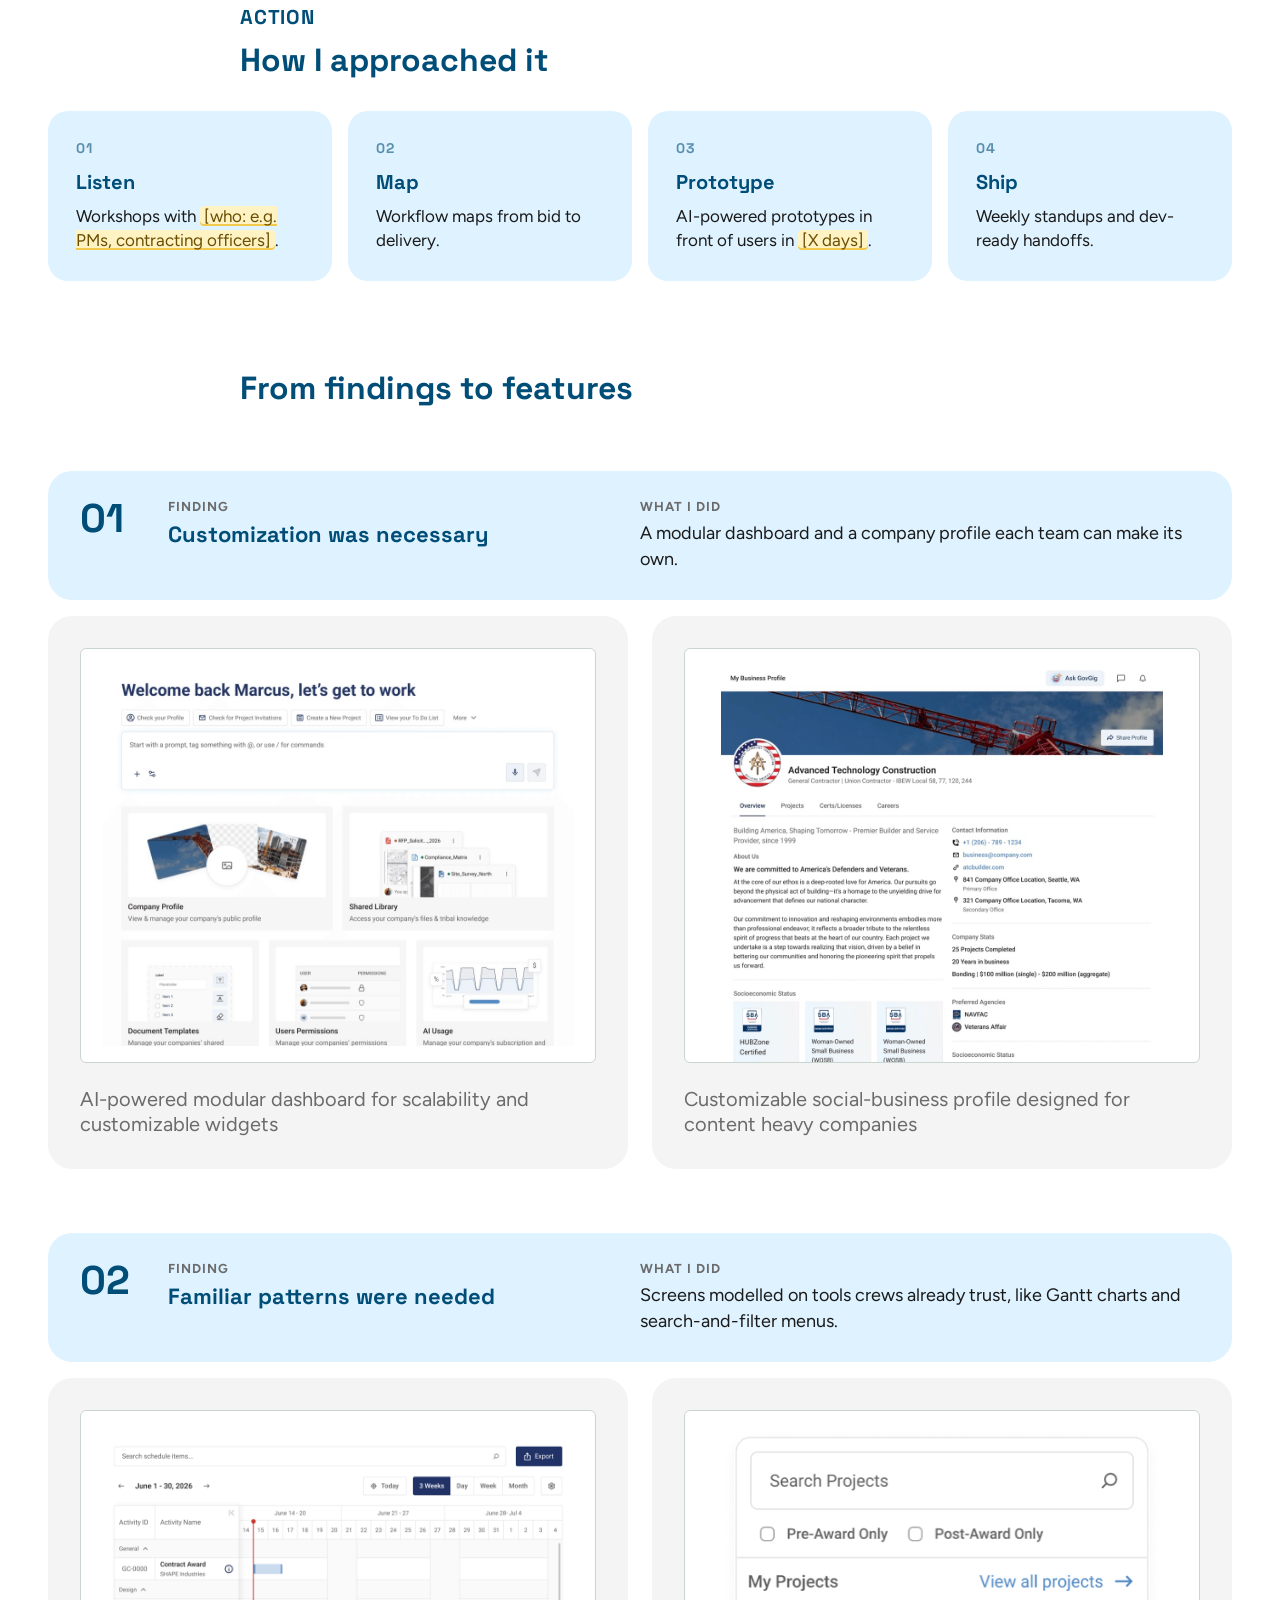
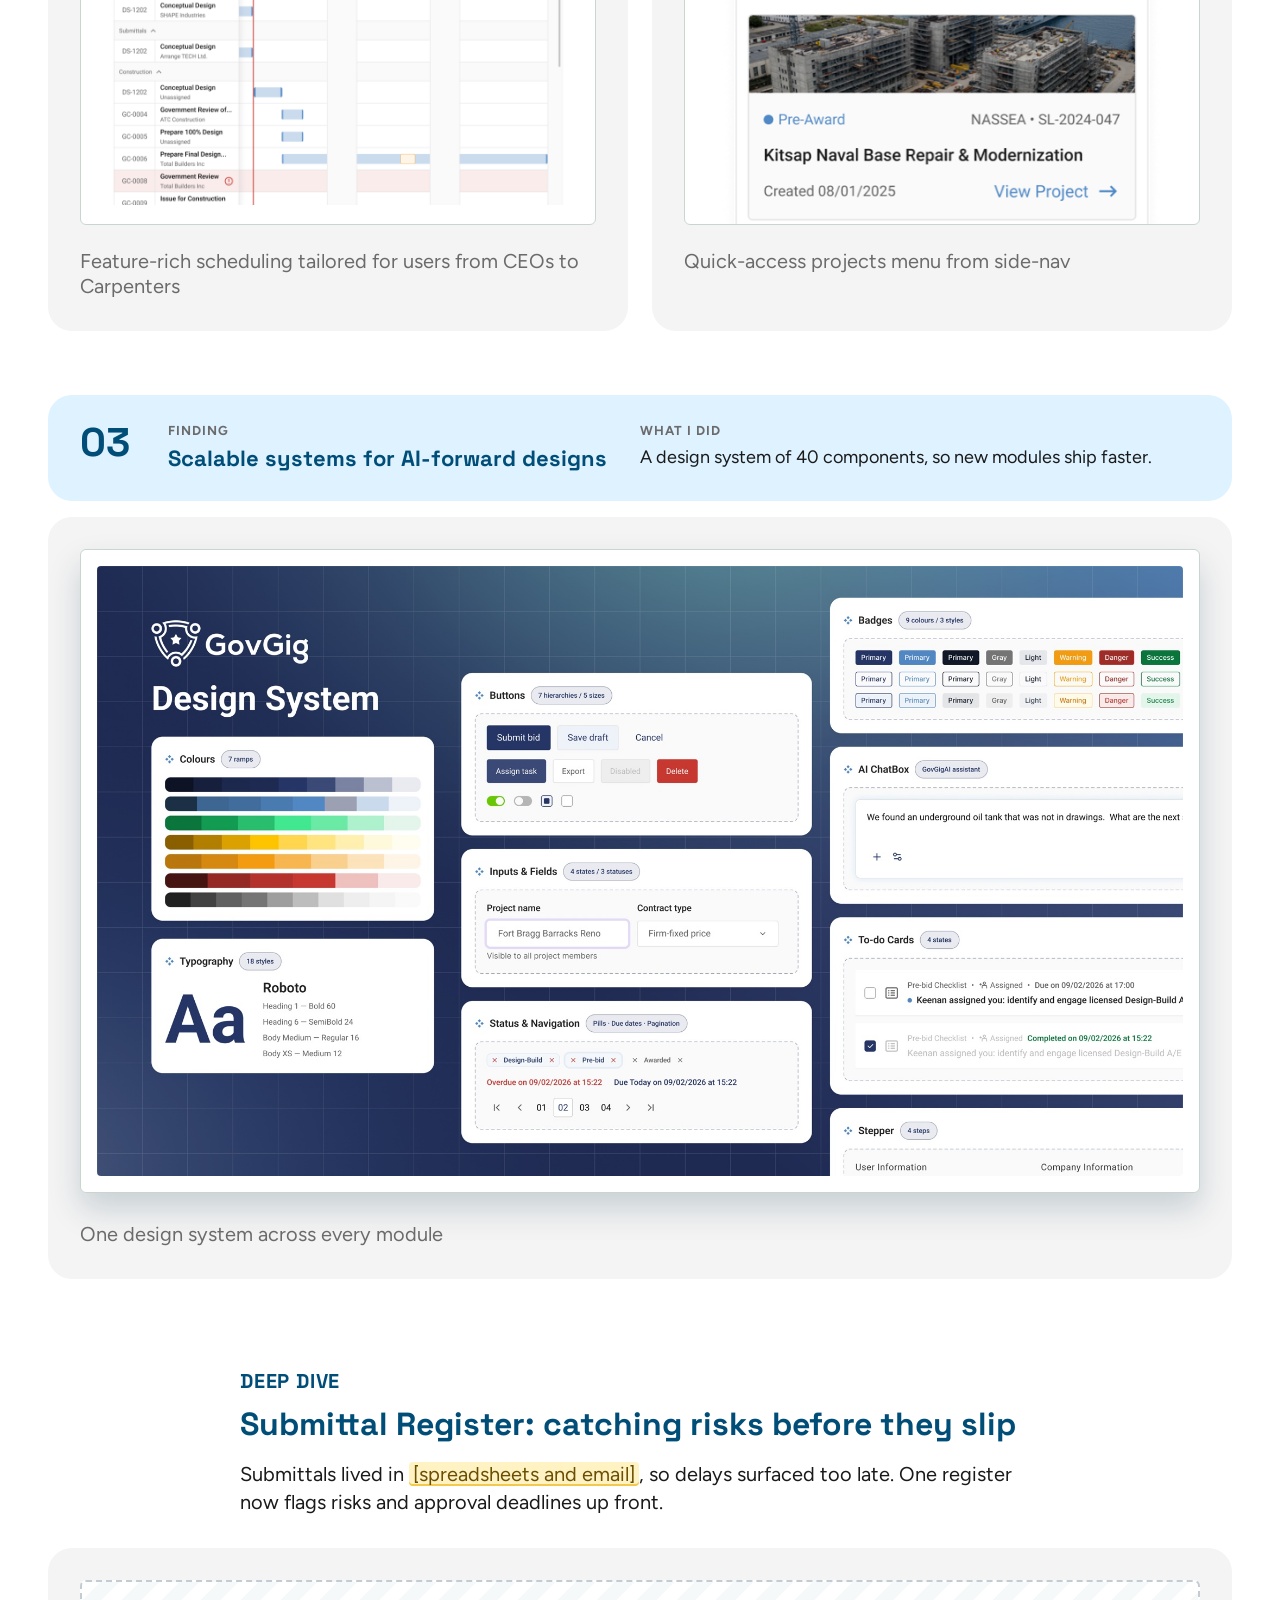
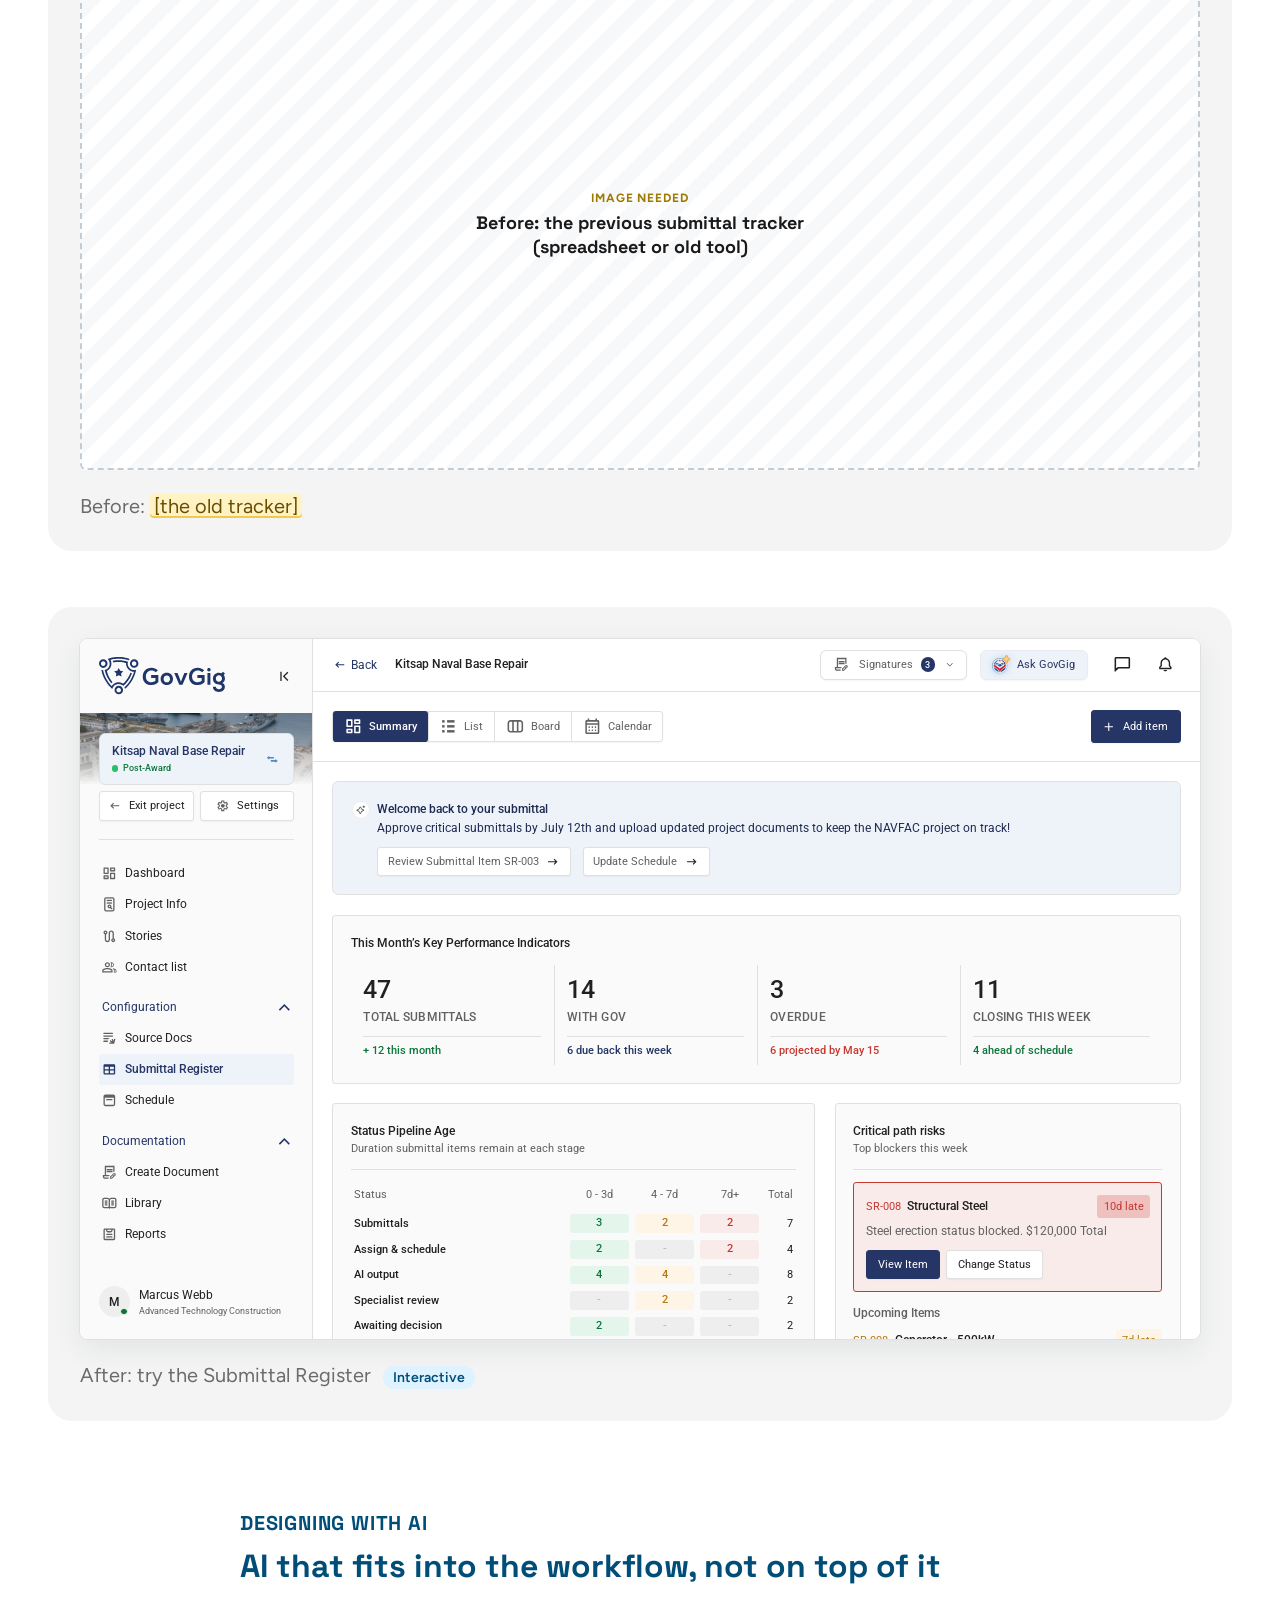
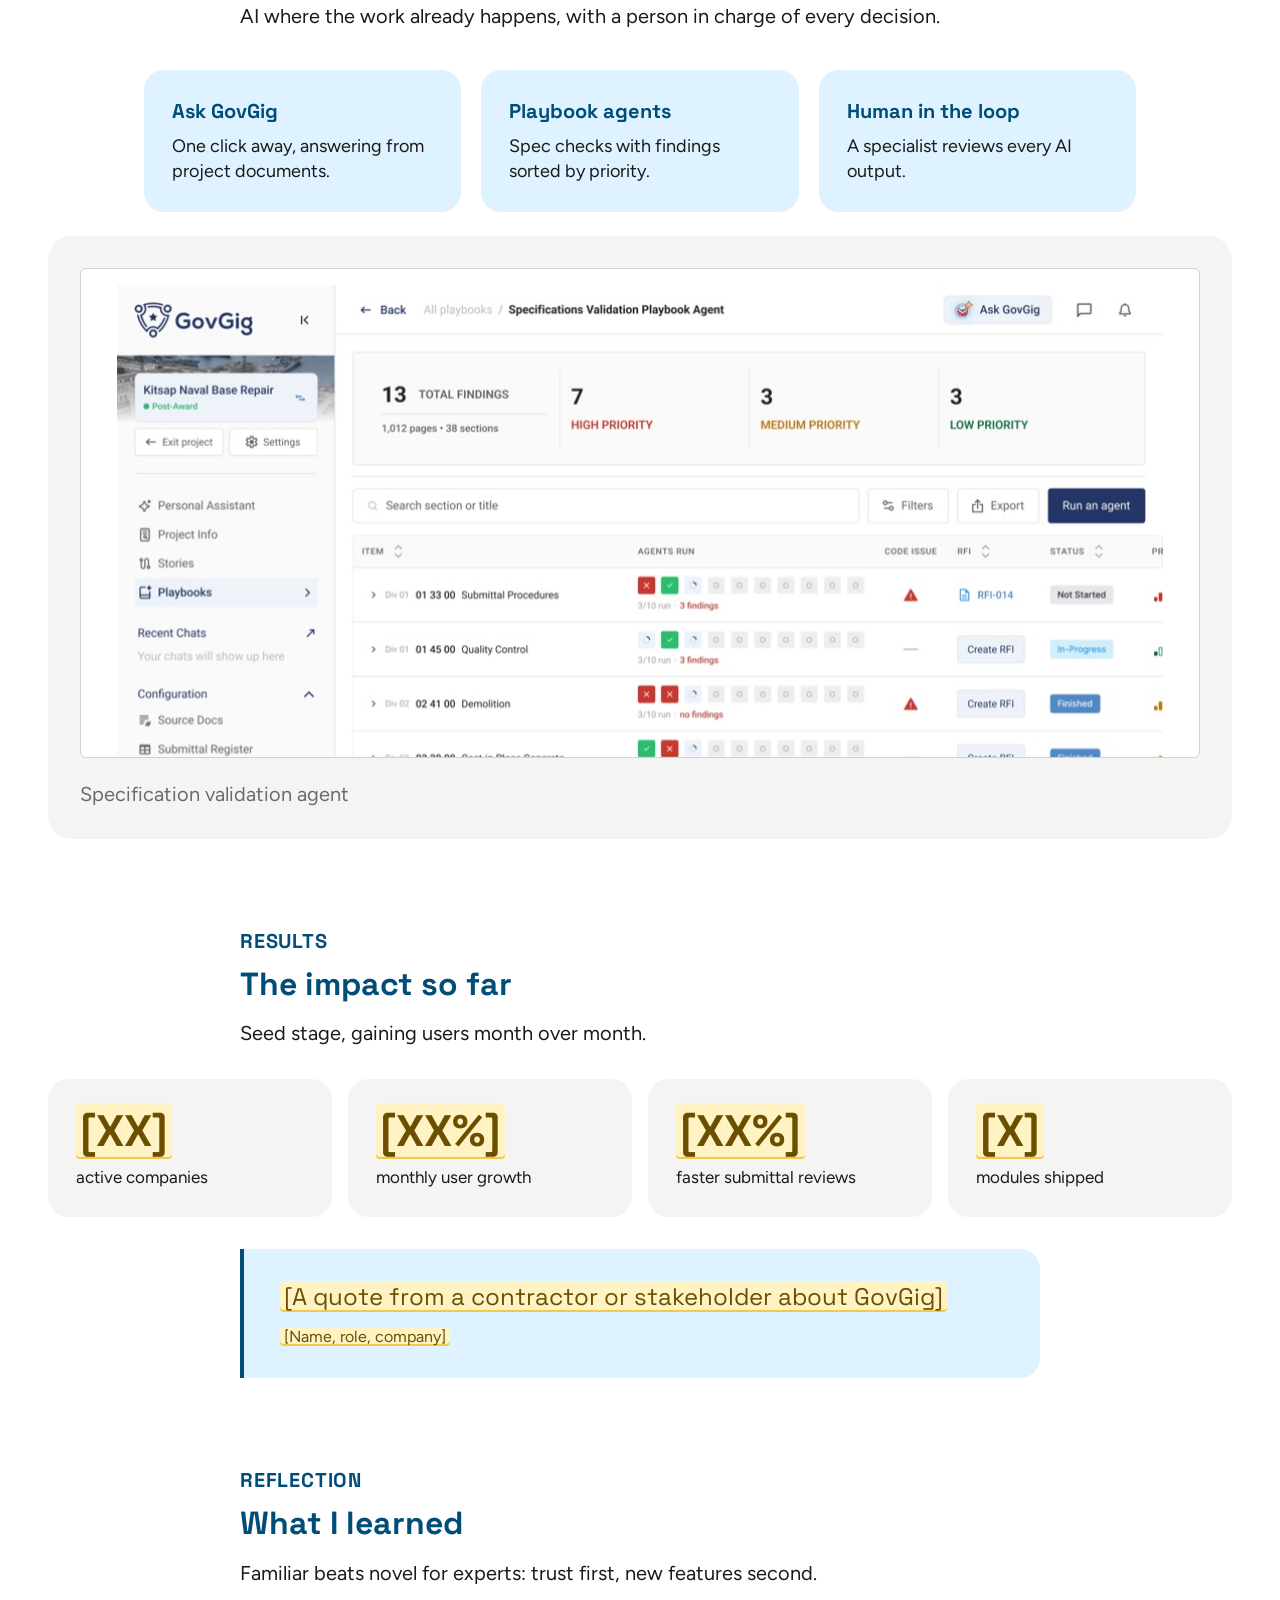
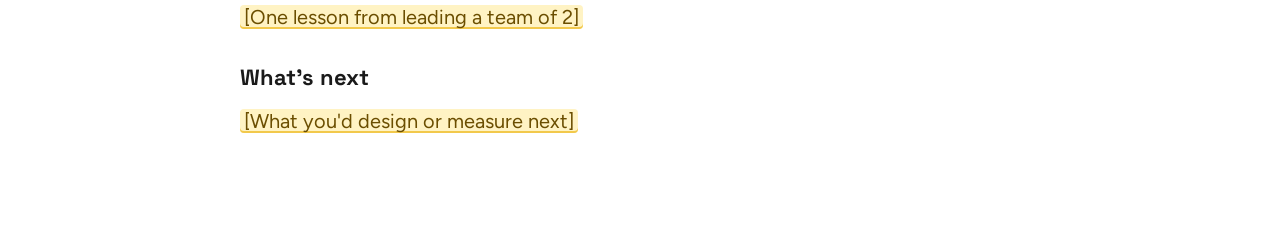
==== commit 49b4ee3d: "Rename GovGig finding 03 heading Co-Authored-By: Claude Opus 5.5 <noreply@anthropic.com>" ====
--- a/govgig.html
+++ b/govgig.html
@@ -167,7 +167,7 @@
     <section class="fdf" aria-labelledby="fdf-3">
       <div class="fdf-head">
         <span class="fdf-num">03</span>
-        <div><p class="fdf-label">Finding</p><h3 id="fdf-3">Scalable solutions were needed</h3></div>
+        <div><p class="fdf-label">Finding</p><h3 id="fdf-3">Scalable systems for AI-forward designs</h3></div>
         <div><p class="fdf-label">What I did</p><p>A design system of 40 components, so new modules ship faster.</p></div>
       </div>
       <div class="features features--framed">
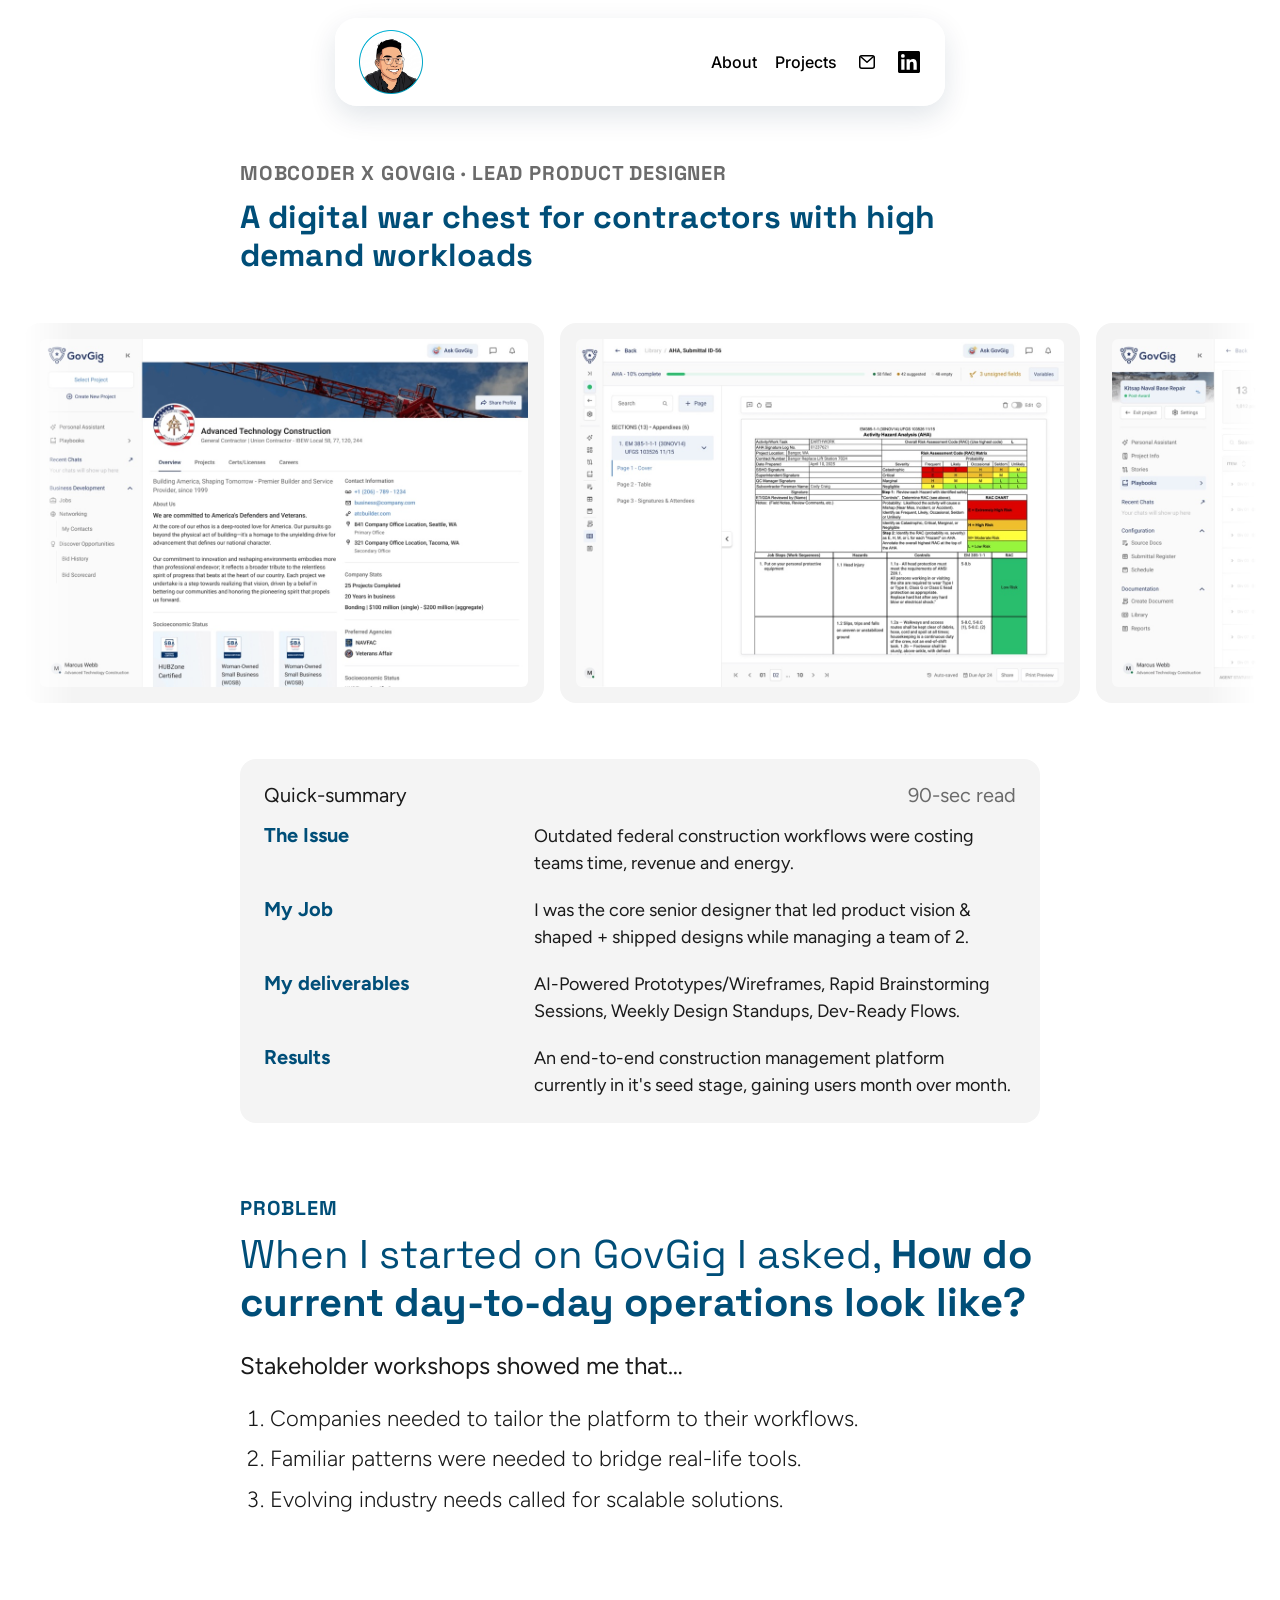
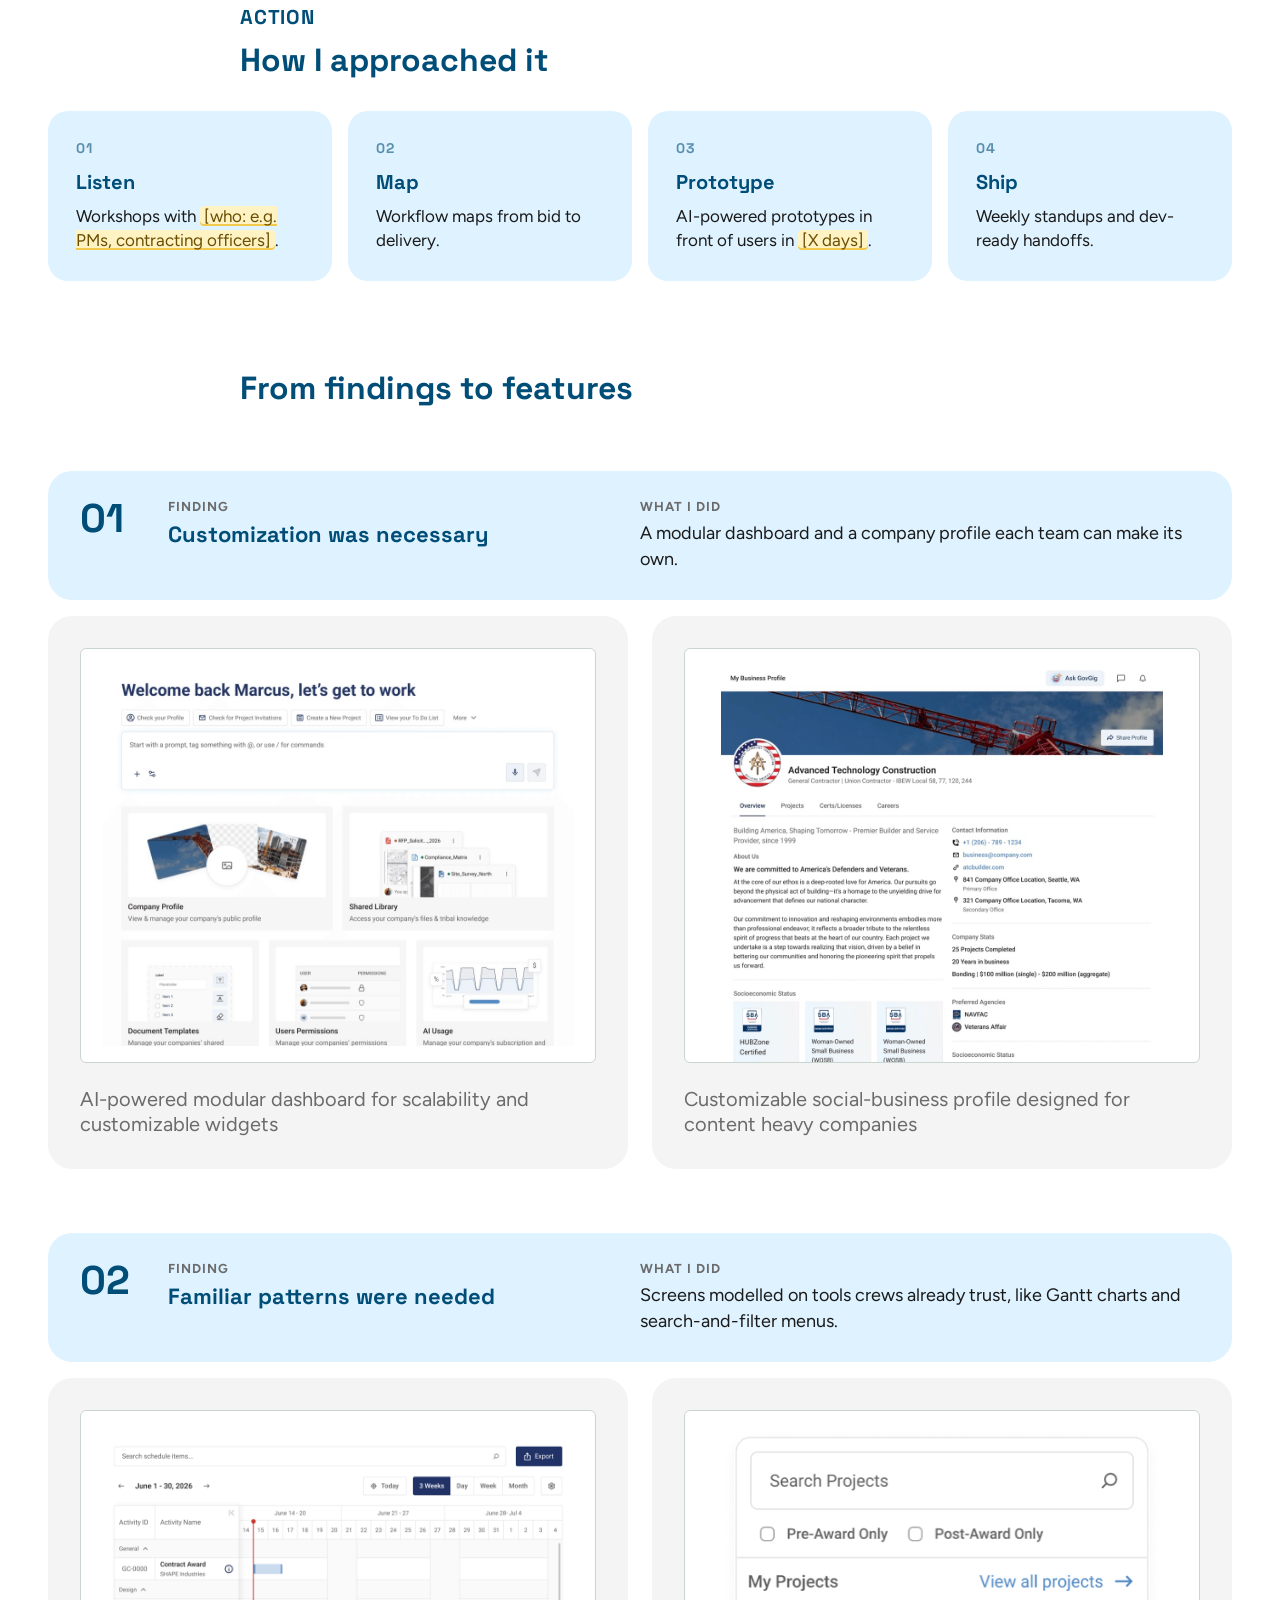
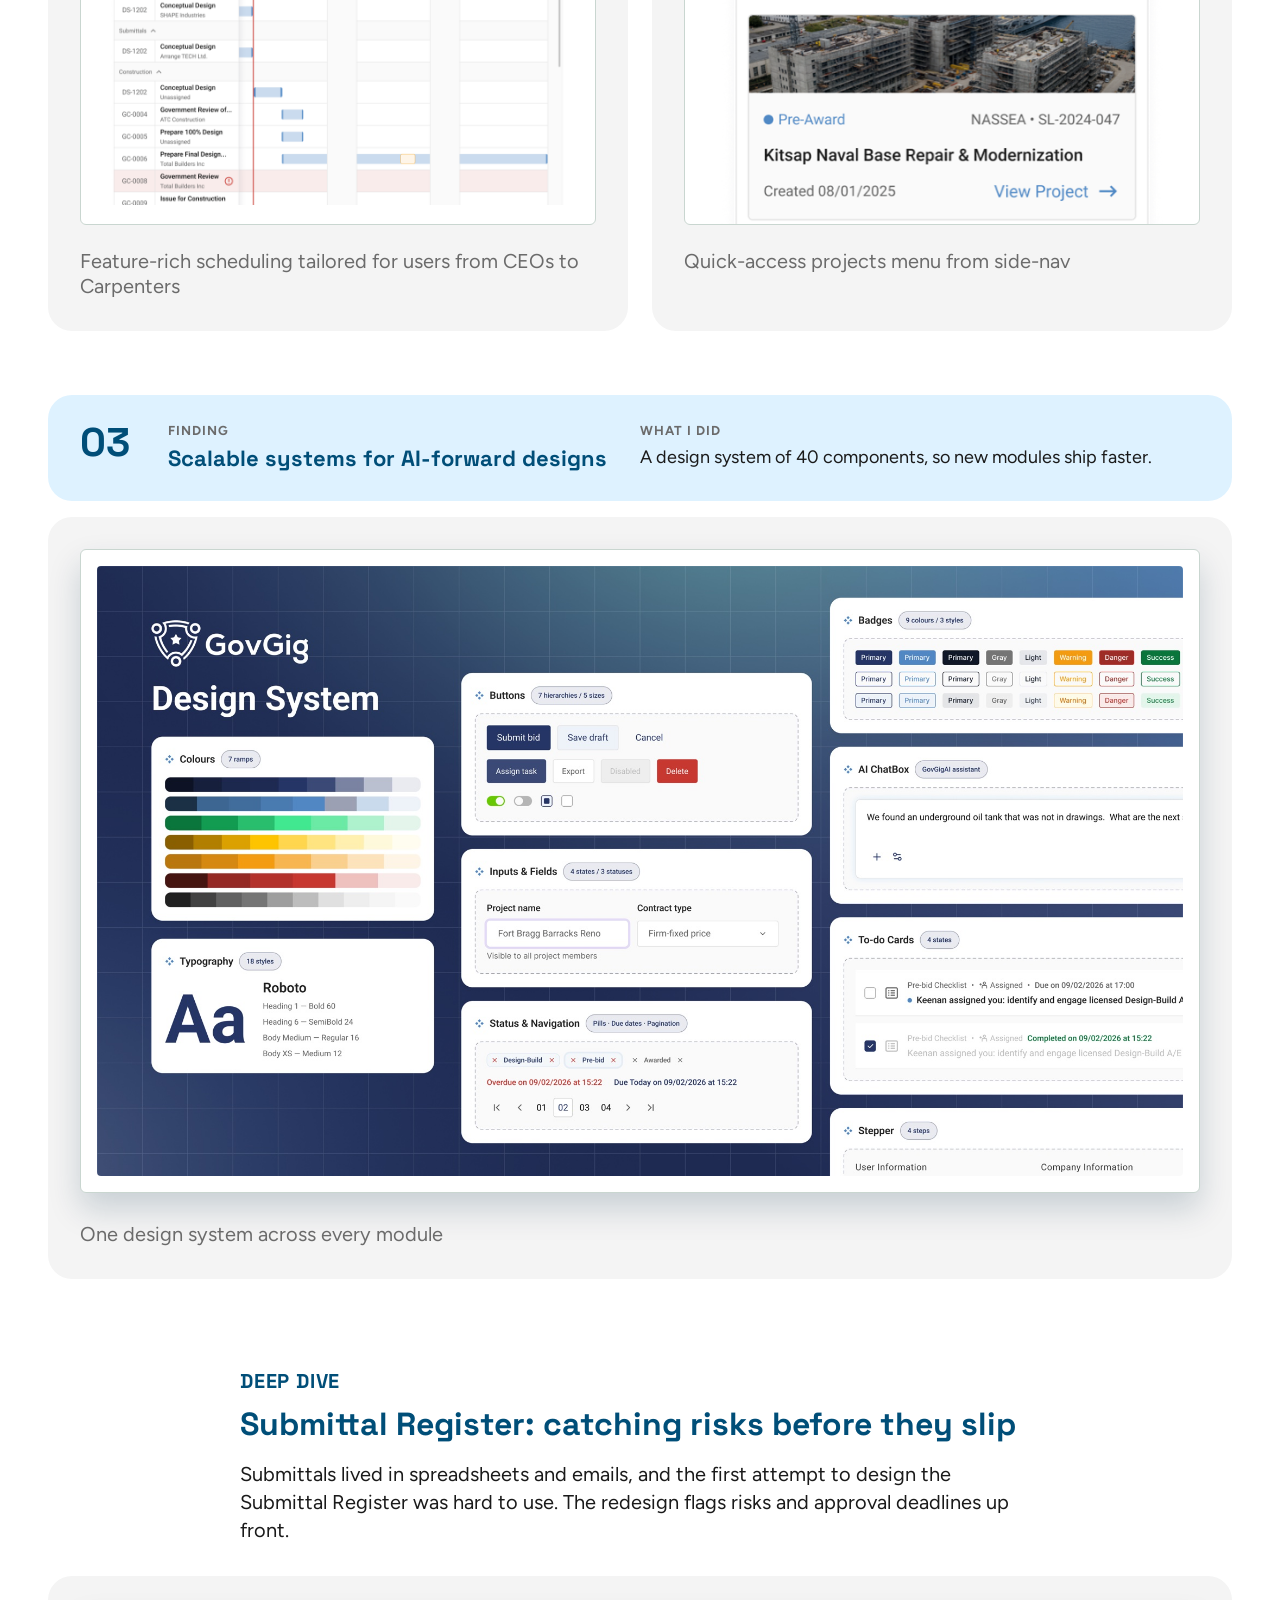
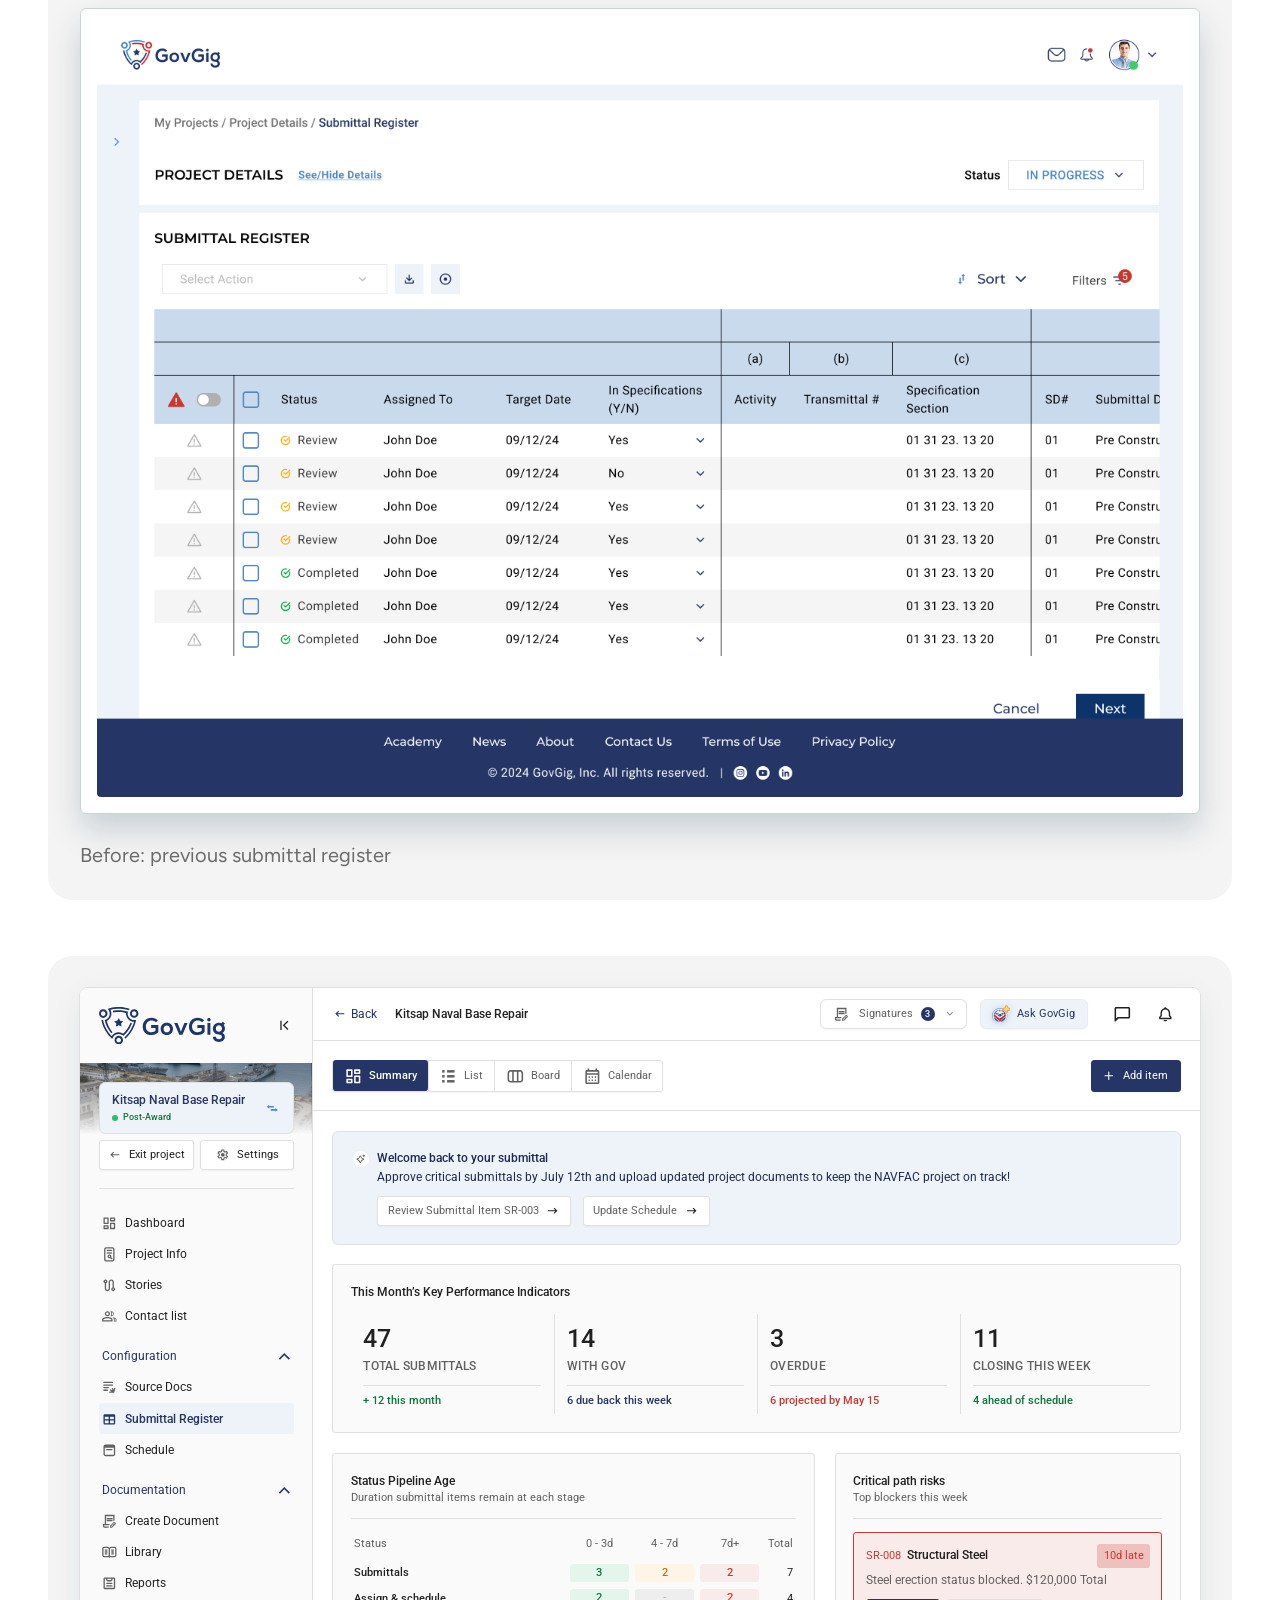
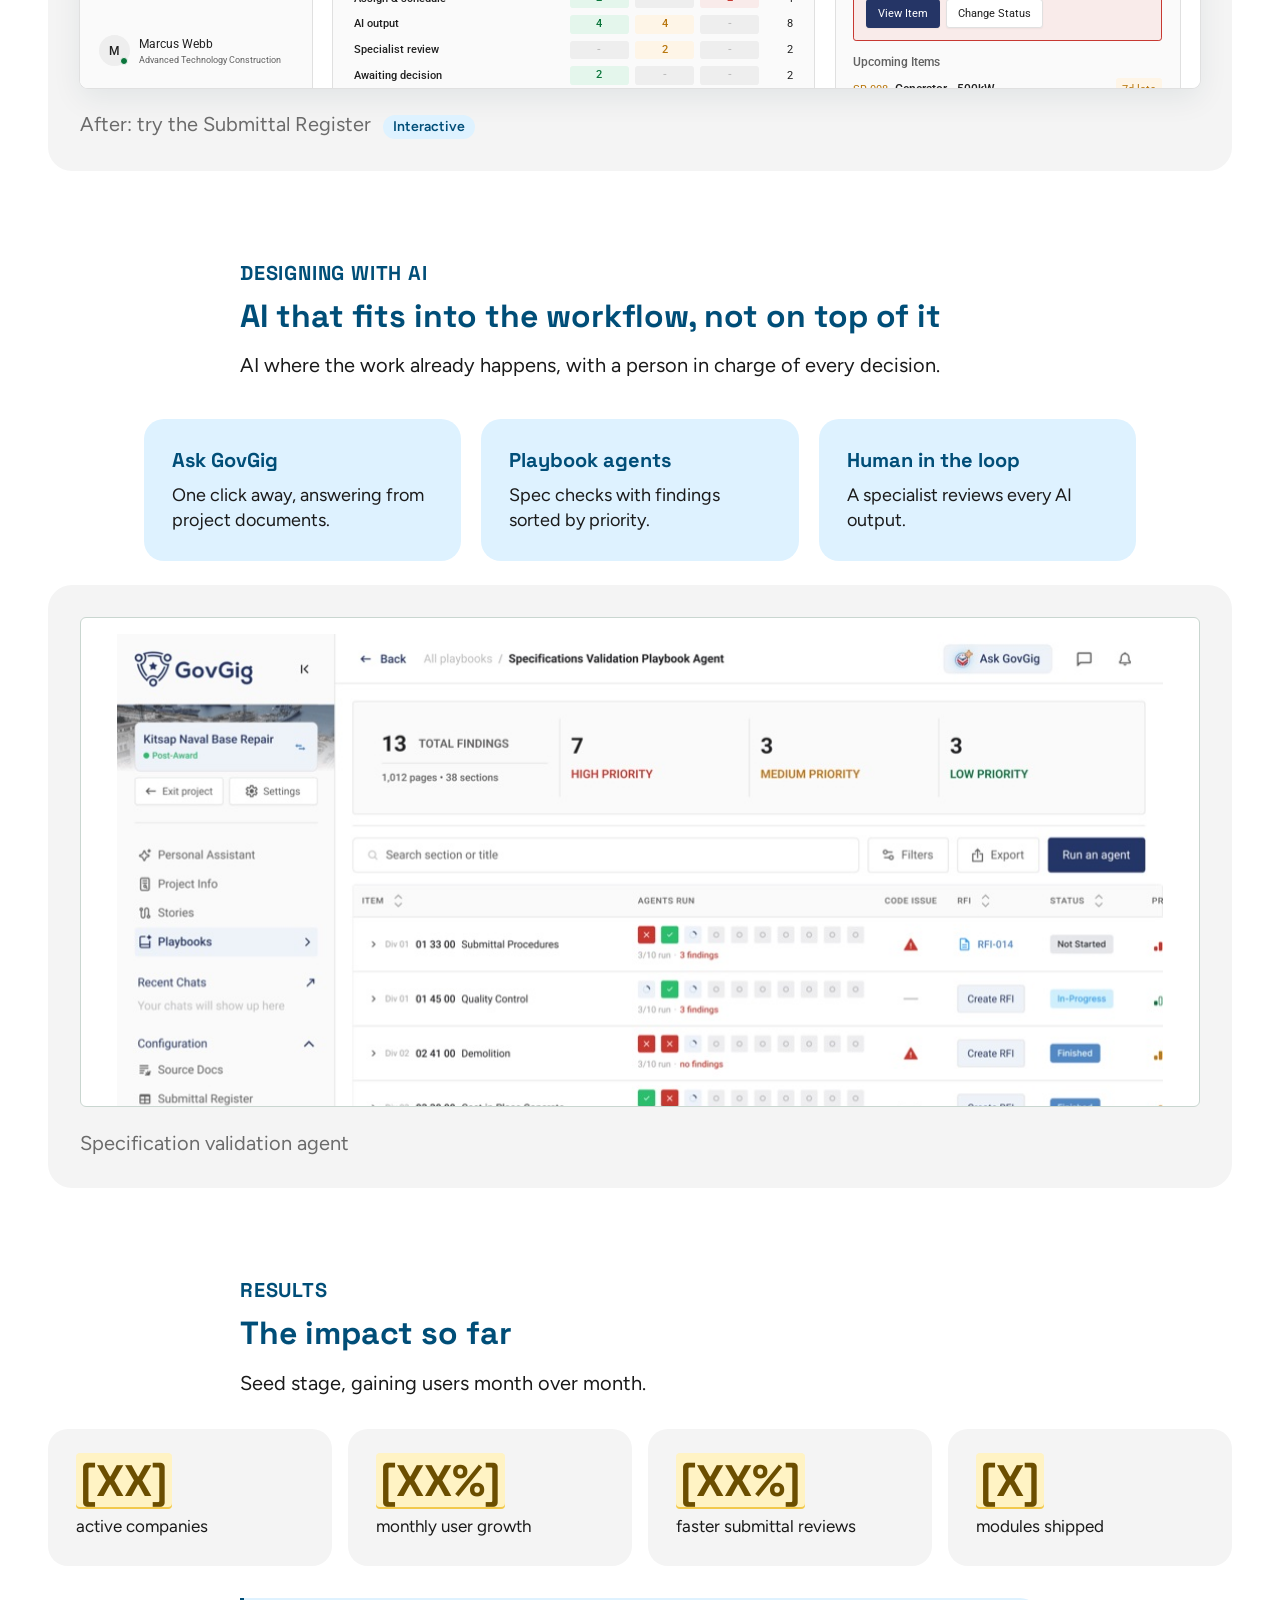
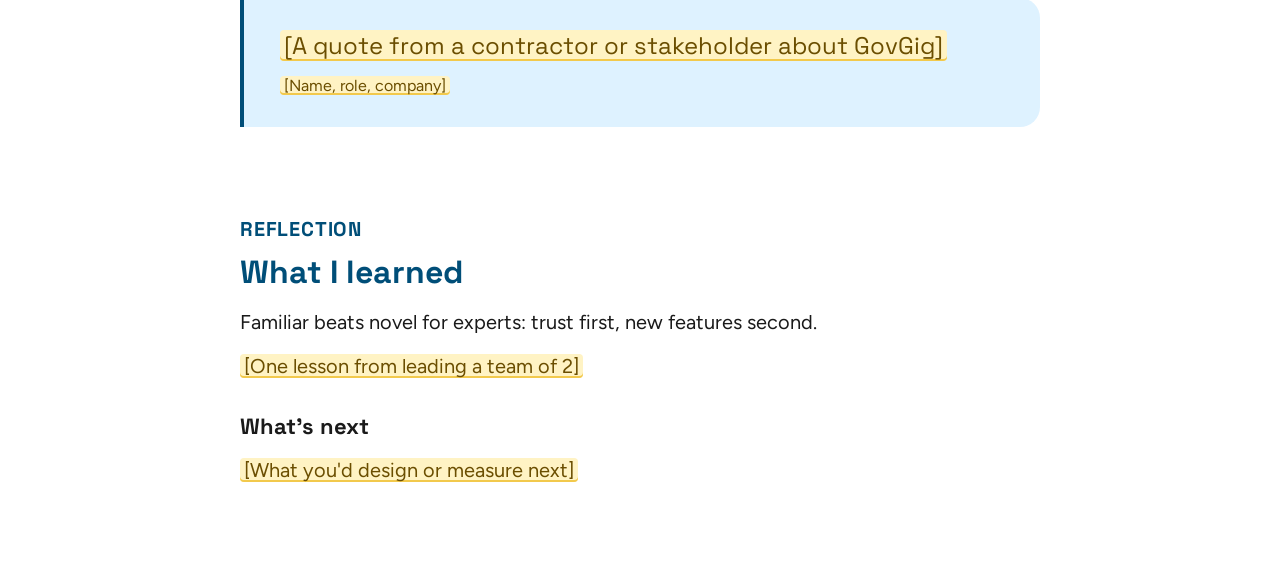
==== commit 733cb80f: "Add the previous submittal register as the deep-dive "before" Also shortens the demo's empty-state c" ====
--- a/govgig.html
+++ b/govgig.html
@@ -184,13 +184,14 @@
     <section class="cs-text">
       <p class="eyebrow">Deep dive</p>
       <h2>Submittal Register: catching risks before they slip</h2>
-      <p>Submittals lived in <span class="tbd">[spreadsheets and email]</span>, so delays surfaced too late. One register now flags risks and approval deadlines up front.</p>
+      <p>Submittals lived in spreadsheets and emails, and the first attempt to design the Submittal Register was hard to use. The redesign flags risks and approval deadlines up front.</p>
     </section>
     <section class="features features--framed" style="margin-top:32px">
       <figure class="feature feature--wide">
-        <!-- PLACEHOLDER: replace with the old submittal tracker -->
-        <div class="ph" role="img" aria-label="Image placeholder: the previous submittal tracker"><span>Image needed</span><strong>Before: the previous submittal tracker (spreadsheet or old tool)</strong></div>
-        <figcaption>Before: <span class="tbd">[the old tracker]</span></figcaption>
+        <button type="button" class="zoom frame" data-full="assets/govgig/before-submittal-register.png" aria-label="Enlarge: Previous submittal register">
+          <img class="natural" src="assets/govgig/before-submittal-register.png" alt="Previous submittal register: a dense spreadsheet-style table with grouped column headers">
+        </button>
+        <figcaption>Before: previous submittal register</figcaption>
       </figure>
     </section>
     <section class="demo-box" aria-labelledby="demo-caption">
